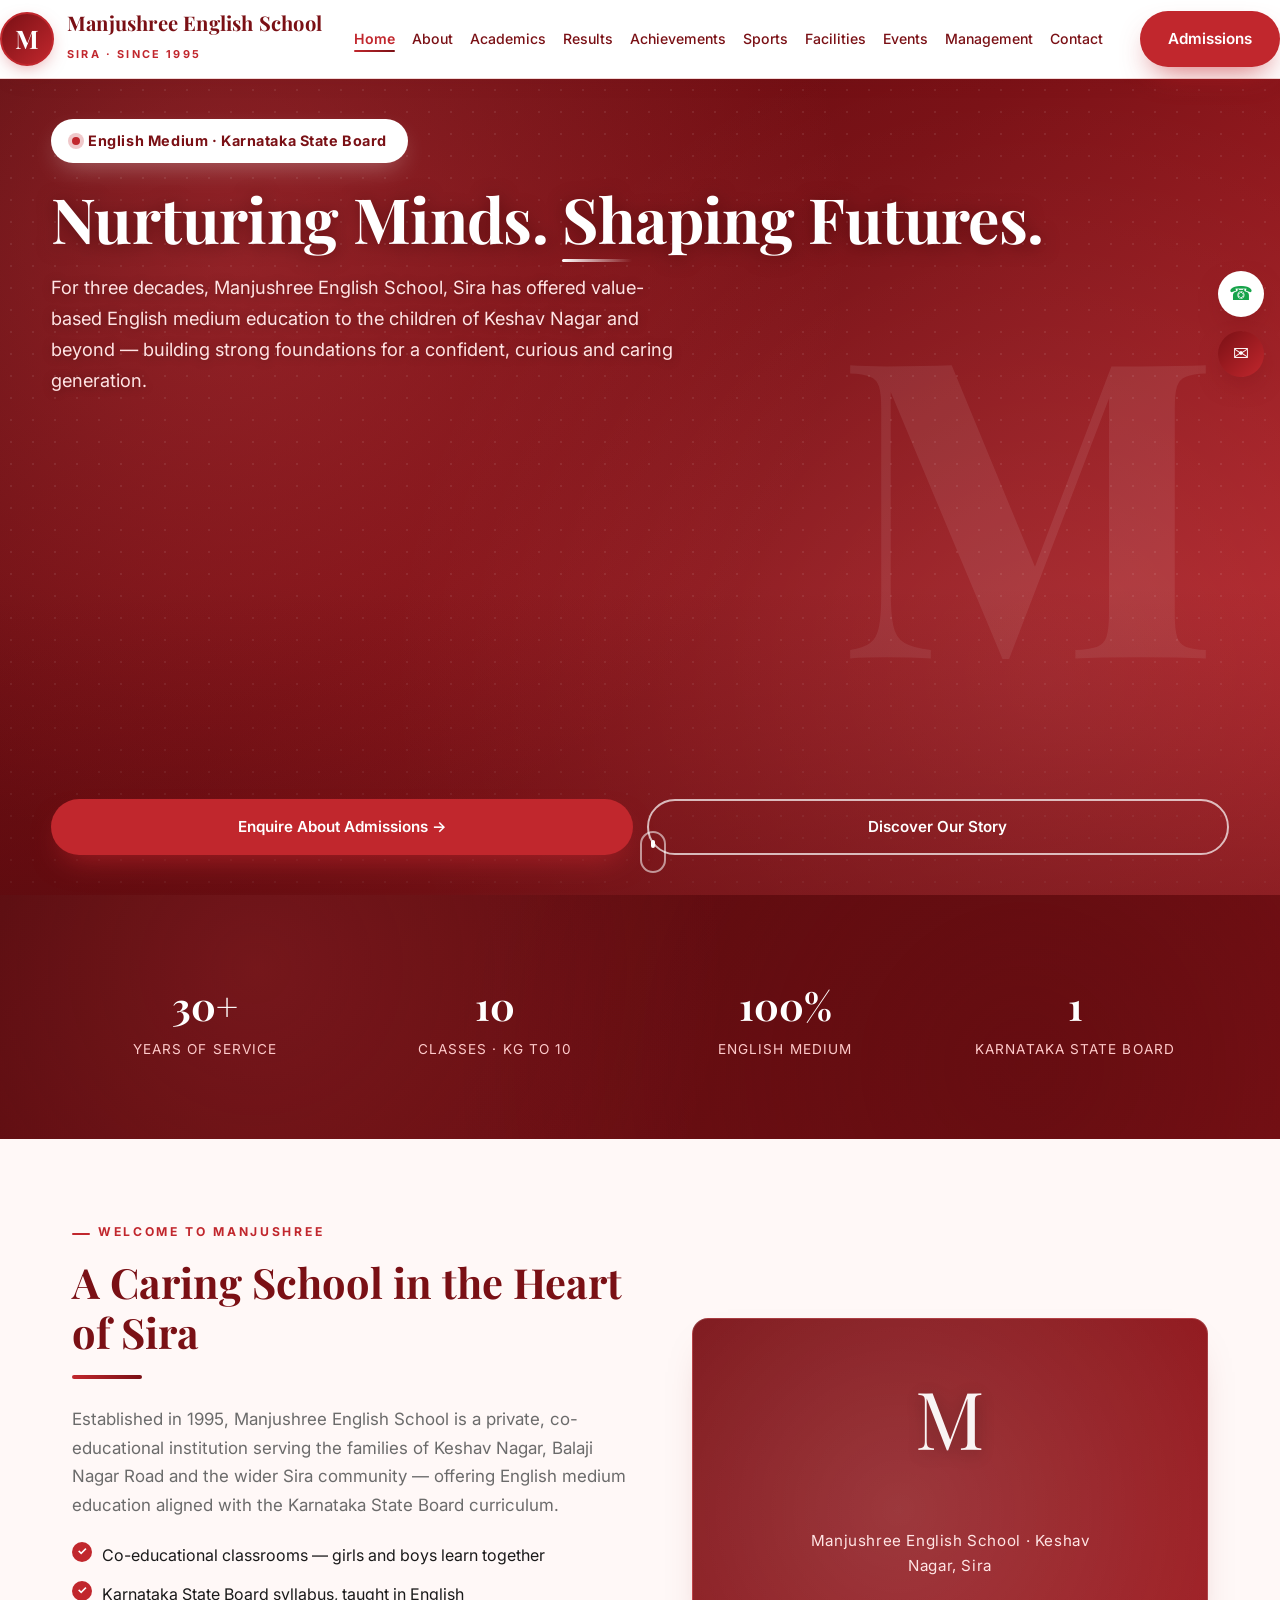
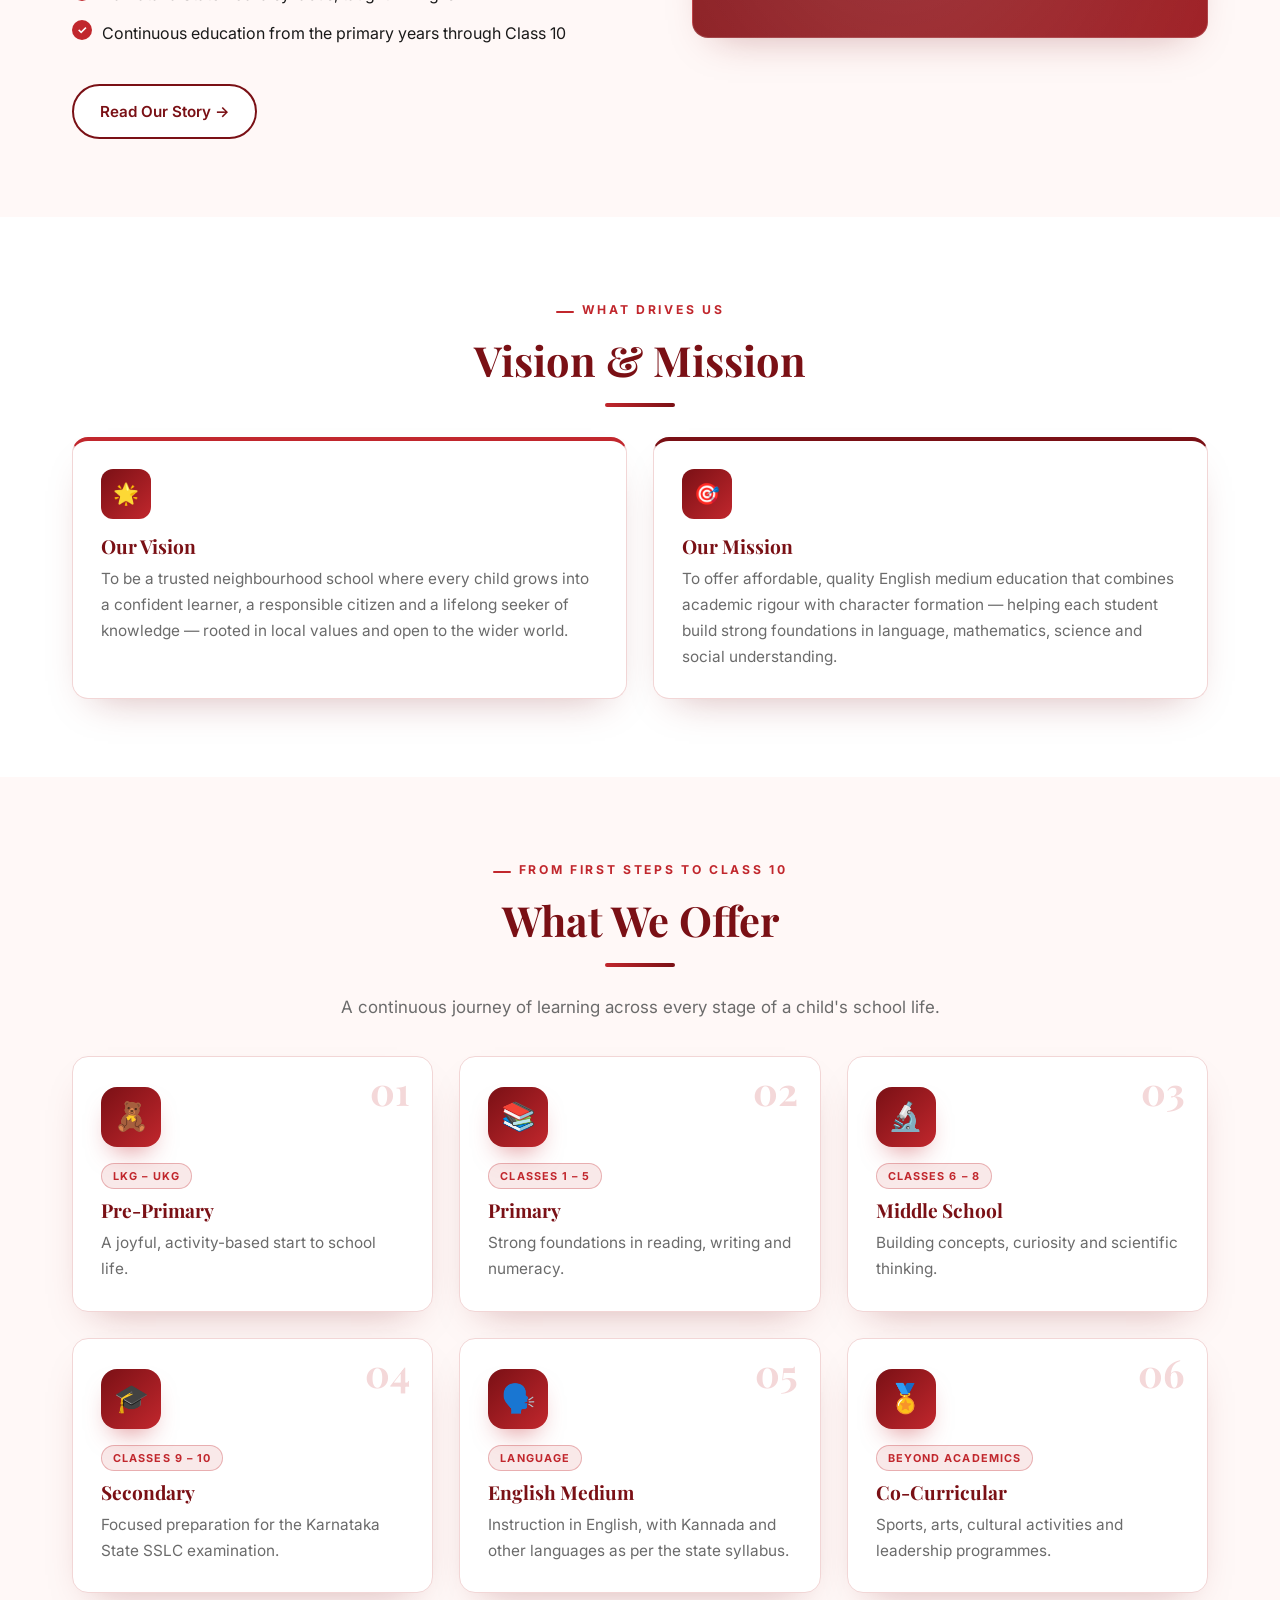
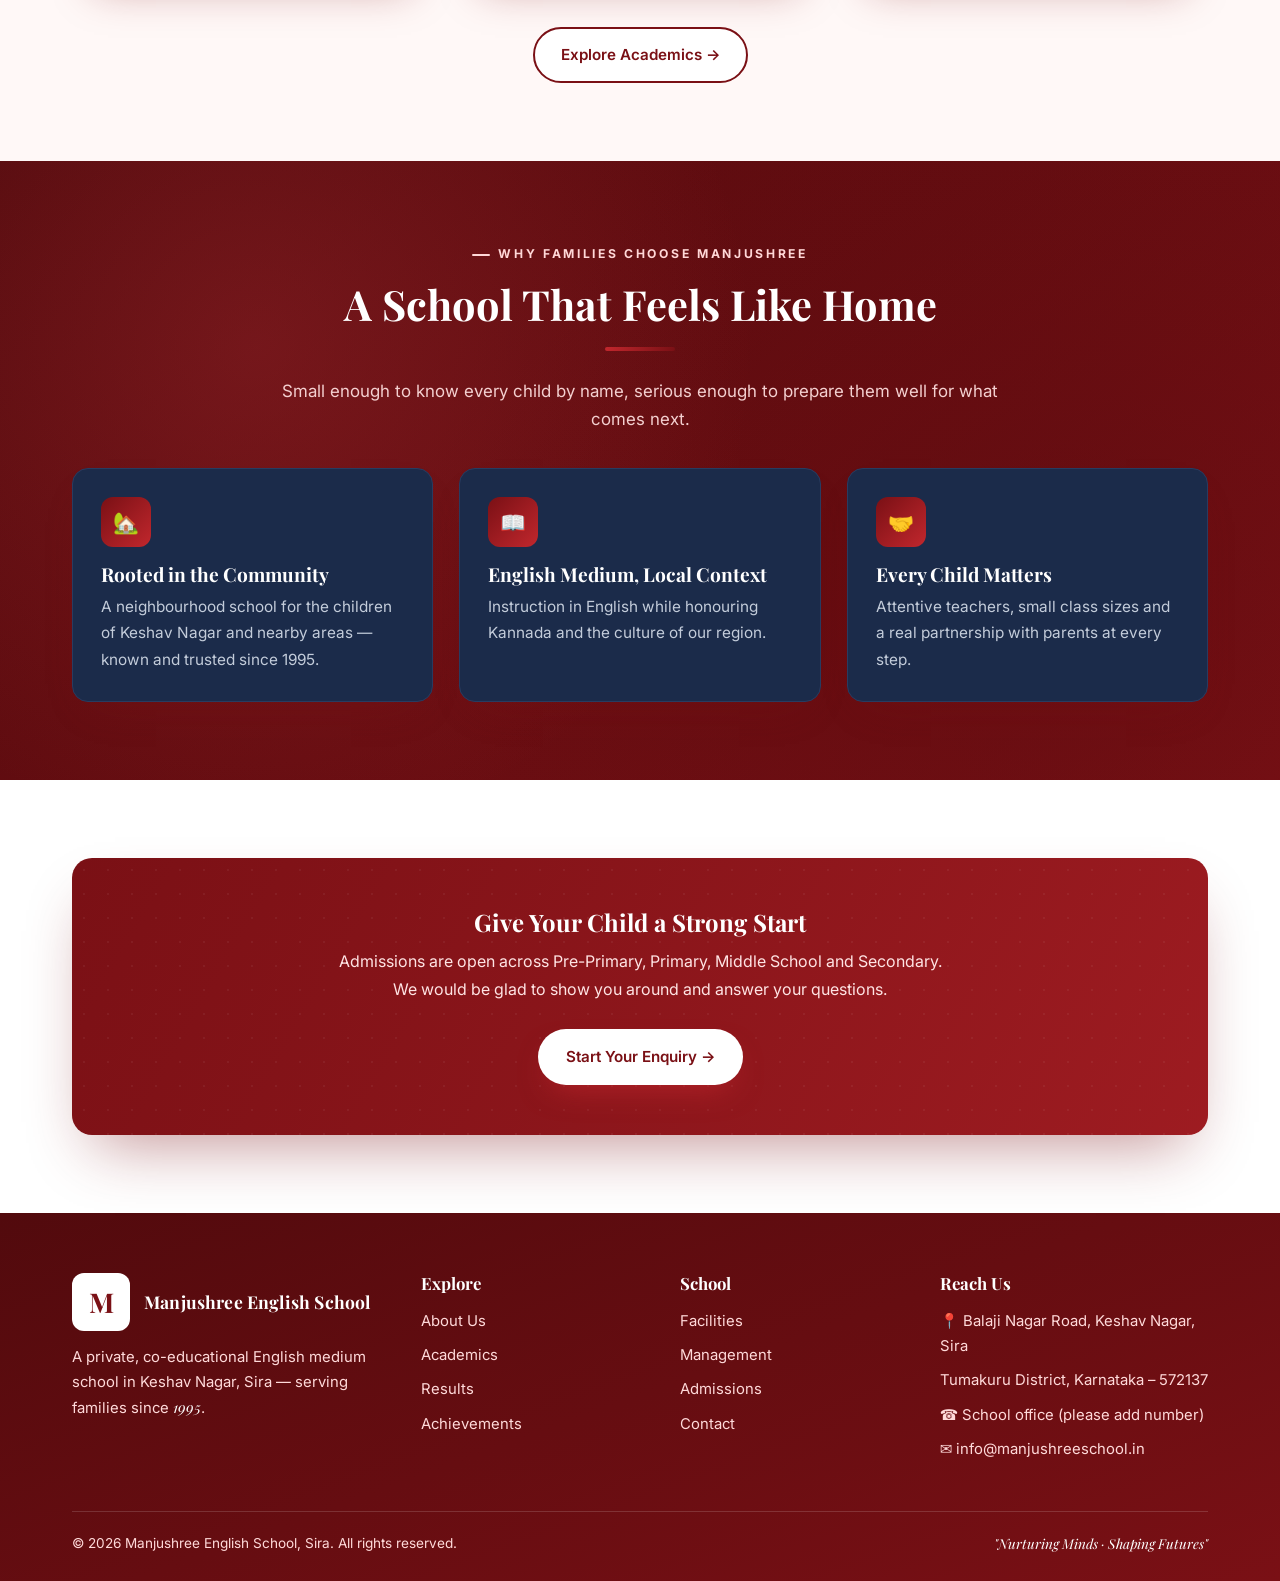
==== index.html @ e2877239 "Initial commit: Manjushree English School website Static site with 10 pages (home, about, academics," ====
<!DOCTYPE html>
<html lang="en">
<head>
  <meta charset="UTF-8" />
  <meta name="viewport" content="width=device-width, initial-scale=1.0" />
  <title>Manjushree English School, Sira — Nurturing Minds, Shaping Futures</title>
  <meta name="description" content="Manjushree English School, Sira — English medium, co-educational school established in 1995. Karnataka State Board education from Primary through Secondary at Keshav Nagar, Balaji Nagar Road, Sira, Tumakuru." />
  <link rel="preconnect" href="https://fonts.googleapis.com">
  <link rel="preconnect" href="https://fonts.gstatic.com" crossorigin>
  <link href="https://fonts.googleapis.com/css2?family=Inter:wght@400;500;600;700&family=Playfair+Display:ital,wght@0,600;0,700;1,600&display=swap" rel="stylesheet">
  <link rel="stylesheet" href="assets/css/style.css" />
</head>
<body>

  <!-- Floating quick-contact -->
  <div class="contact-fab" aria-label="Quick contact">
    <a href="tel:+910000000000" class="contact-fab-btn cf-call" aria-label="Call Manjushree English School">
      <span class="cf-ico">&#9742;&#65038;</span><span class="cf-label">Call the school office</span>
    </a>
    <a href="mailto:info@manjushreeschool.in" class="contact-fab-btn cf-mail" aria-label="Email Manjushree English School">
      <span class="cf-ico">&#9993;&#65038;</span><span class="cf-label">info@manjushreeschool.in</span>
    </a>
  </div>

  <!-- Header -->
  <header class="site-header">
    <div class="container nav">
      <a class="brand" href="index.html">
        <span class="crest" aria-hidden="true">M</span>
        <span>
          <span class="brand-name">Manjushree English School</span><br>
          <span class="brand-sub">Sira · Since 1995</span>
        </span>
      </a>
      <nav>
        <ul class="nav-links">
          <li><a href="index.html" class="active">Home</a></li>
          <li><a href="about.html">About</a></li>
          <li><a href="academics.html">Academics</a></li>
          <li><a href="results.html">Results</a></li>
          <li><a href="achievements.html">Achievements</a></li>
          <li><a href="sports.html">Sports</a></li>
          <li><a href="facilities.html">Facilities</a></li>
          <li><a href="events.html">Events</a></li>
          <li><a href="management.html">Management</a></li>
          <li><a href="contact.html">Contact</a></li>
        </ul>
      </nav>
      <a href="contact.html" class="btn btn-gold nav-cta">Admissions</a>
      <button class="nav-toggle" aria-label="Open menu"><span></span><span></span><span></span></button>
    </div>
  </header>

  <!-- Hero (photoless — gradient + stylised initial) -->
  <section class="hero">
    <span class="hero-mark" aria-hidden="true">M</span>
    <div class="container hero-inner">
      <span class="chip hero-eyebrow"><span class="dot"></span> English Medium · Karnataka State Board</span>
      <h1>Nurturing Minds. <span class="accent">Shaping Futures.</span></h1>
      <p>For three decades, Manjushree English School, Sira has offered value-based English medium education to the children of Keshav Nagar and beyond — building strong foundations for a confident, curious and caring generation.</p>
      <div class="hero-cta">
        <a href="contact.html" class="btn btn-gold">Enquire About Admissions →</a>
        <a href="about.html" class="btn btn-outline">Discover Our Story</a>
      </div>
    </div>
    <a href="#welcome" class="hero-scroll" aria-label="Scroll to content"><span></span></a>
  </section>

  <!-- Stats -->
  <section id="welcome" class="section navy" style="scroll-margin-top:70px;">
    <div class="container">
      <div class="stats">
        <div class="stat reveal"><div class="num"><span data-count="30">0</span>+</div><div class="lbl">Years of Service</div></div>
        <div class="stat reveal"><div class="num"><span data-count="10">0</span></div><div class="lbl">Classes · KG to 10</div></div>
        <div class="stat reveal"><div class="num"><span data-count="100">0</span>%</div><div class="lbl">English Medium</div></div>
        <div class="stat reveal"><div class="num"><span data-count="1">0</span></div><div class="lbl">Karnataka State Board</div></div>
      </div>
    </div>
  </section>

  <!-- Welcome -->
  <section class="section">
    <div class="container split">
      <div class="reveal">
        <span class="eyebrow">Welcome to Manjushree</span>
        <h2 class="section-title">A Caring School in the Heart of Sira</h2>
        <div class="gold-rule"></div>
        <p class="section-lead">Established in 1995, Manjushree English School is a private, co-educational institution serving the families of Keshav Nagar, Balaji Nagar Road and the wider Sira community — offering English medium education aligned with the Karnataka State Board curriculum.</p>
        <ul class="ticks" style="margin-top:22px;">
          <li>Co-educational classrooms — girls and boys learn together</li>
          <li>Karnataka State Board syllabus, taught in English</li>
          <li>Continuous education from the primary years through Class 10</li>
        </ul>
        <a href="about.html" class="btn btn-ghost" style="margin-top:24px;">Read Our Story →</a>
      </div>
      <div class="media reveal">
        <span class="emblem">M</span>
        <span class="cap">Manjushree English School · Keshav Nagar, Sira</span>
      </div>
    </div>
  </section>

  <!-- Vision & Mission -->
  <section class="section alt">
    <div class="container">
      <div class="center">
        <span class="eyebrow">What Drives Us</span>
        <h2 class="section-title">Vision &amp; Mission</h2>
        <div class="gold-rule"></div>
      </div>
      <div class="grid grid-2" style="margin-top:30px;">
        <div class="card vm-card reveal">
          <div class="ico">🌟</div>
          <h3>Our Vision</h3>
          <p>To be a trusted neighbourhood school where every child grows into a confident learner, a responsible citizen and a lifelong seeker of knowledge — rooted in local values and open to the wider world.</p>
        </div>
        <div class="card vm-card mission reveal">
          <div class="ico">🎯</div>
          <h3>Our Mission</h3>
          <p>To offer affordable, quality English medium education that combines academic rigour with character formation — helping each student build strong foundations in language, mathematics, science and social understanding.</p>
        </div>
      </div>
    </div>
  </section>

  <!-- Offerings -->
  <section class="section">
    <div class="container">
      <div class="center">
        <span class="eyebrow">From First Steps to Class 10</span>
        <h2 class="section-title">What We Offer</h2>
        <div class="gold-rule"></div>
        <p class="section-lead">A continuous journey of learning across every stage of a child's school life.</p>
      </div>
      <div class="grid grid-3" style="margin-top:34px;">
        <div class="card offer-card reveal"><span class="offer-num">01</span><div class="ico">🧸</div><span class="offer-grade">LKG – UKG</span><h3>Pre-Primary</h3><p>A joyful, activity-based start to school life.</p></div>
        <div class="card offer-card reveal"><span class="offer-num">02</span><div class="ico">📚</div><span class="offer-grade">Classes 1 – 5</span><h3>Primary</h3><p>Strong foundations in reading, writing and numeracy.</p></div>
        <div class="card offer-card reveal"><span class="offer-num">03</span><div class="ico">🔬</div><span class="offer-grade">Classes 6 – 8</span><h3>Middle School</h3><p>Building concepts, curiosity and scientific thinking.</p></div>
        <div class="card offer-card reveal"><span class="offer-num">04</span><div class="ico">🎓</div><span class="offer-grade">Classes 9 – 10</span><h3>Secondary</h3><p>Focused preparation for the Karnataka State SSLC examination.</p></div>
        <div class="card offer-card reveal"><span class="offer-num">05</span><div class="ico">🗣️</div><span class="offer-grade">Language</span><h3>English Medium</h3><p>Instruction in English, with Kannada and other languages as per the state syllabus.</p></div>
        <div class="card offer-card reveal"><span class="offer-num">06</span><div class="ico">🏅</div><span class="offer-grade">Beyond Academics</span><h3>Co-Curricular</h3><p>Sports, arts, cultural activities and leadership programmes.</p></div>
      </div>
      <div class="center" style="margin-top:34px;">
        <a href="academics.html" class="btn btn-ghost">Explore Academics →</a>
      </div>
    </div>
  </section>

  <!-- Why us band -->
  <section class="section navy">
    <div class="container">
      <div class="center">
        <span class="eyebrow">Why Families Choose Manjushree</span>
        <h2 class="section-title">A School That Feels Like Home</h2>
        <div class="gold-rule"></div>
        <p class="section-lead">Small enough to know every child by name, serious enough to prepare them well for what comes next.</p>
      </div>
      <div class="grid grid-3" style="margin-top:34px;">
        <div class="card reveal" style="background:#1b2b4a;border-color:#283c61;">
          <div class="ico">🏡</div>
          <h3 style="color:#fff;">Rooted in the Community</h3>
          <p style="color:#c3ccda;">A neighbourhood school for the children of Keshav Nagar and nearby areas — known and trusted since 1995.</p>
        </div>
        <div class="card reveal" style="background:#1b2b4a;border-color:#283c61;">
          <div class="ico">📖</div>
          <h3 style="color:#fff;">English Medium, Local Context</h3>
          <p style="color:#c3ccda;">Instruction in English while honouring Kannada and the culture of our region.</p>
        </div>
        <div class="card reveal" style="background:#1b2b4a;border-color:#283c61;">
          <div class="ico">🤝</div>
          <h3 style="color:#fff;">Every Child Matters</h3>
          <p style="color:#c3ccda;">Attentive teachers, small class sizes and a real partnership with parents at every step.</p>
        </div>
      </div>
    </div>
  </section>

  <!-- CTA -->
  <section class="section alt">
    <div class="container">
      <div class="cta-band reveal">
        <h2>Give Your Child a Strong Start</h2>
        <p>Admissions are open across Pre-Primary, Primary, Middle School and Secondary. We would be glad to show you around and answer your questions.</p>
        <a href="contact.html" class="btn btn-gold">Start Your Enquiry →</a>
      </div>
    </div>
  </section>

  <!-- Footer -->
  <footer class="site-footer">
    <div class="container">
      <div class="footer-grid">
        <div>
          <div class="foot-brand">
            <span class="crest" aria-hidden="true">M</span>
            <span class="brand-name">Manjushree English School</span>
          </div>
          <p style="font-size:.93rem;">A private, co-educational English medium school in Keshav Nagar, Sira — serving families since <span class="motto">1995</span>.</p>
        </div>
        <div>
          <h4>Explore</h4>
          <ul class="foot-links">
            <li><a href="about.html">About Us</a></li>
            <li><a href="academics.html">Academics</a></li>
            <li><a href="results.html">Results</a></li>
            <li><a href="achievements.html">Achievements</a></li>
          </ul>
        </div>
        <div>
          <h4>School</h4>
          <ul class="foot-links">
            <li><a href="facilities.html">Facilities</a></li>
            <li><a href="management.html">Management</a></li>
            <li><a href="contact.html">Admissions</a></li>
            <li><a href="contact.html">Contact</a></li>
          </ul>
        </div>
        <div>
          <h4>Reach Us</h4>
          <ul class="foot-links">
            <li>📍 Balaji Nagar Road, Keshav Nagar, Sira</li>
            <li>Tumakuru District, Karnataka – 572137</li>
            <li>☎ School office (please add number)</li>
            <li>✉ info@manjushreeschool.in</li>
          </ul>
        </div>
      </div>
      <div class="footer-bottom">
        <span>© <span data-year>2026</span> Manjushree English School, Sira. All rights reserved.</span>
        <span class="motto">"Nurturing Minds · Shaping Futures"</span>
      </div>
    </div>
  </footer>

  <script src="assets/js/main.js"></script>
</body>
</html>
---- assets/css/style.css ----
/* =========================================================
   Manjushree English School, Sira — Stylesheet
   Theme: Red & White · with motion
   ========================================================= */

:root {
  --red: #c1272d;              /* primary red */
  --red-dark: #7a1015;         /* deep red — headings, dark sections */
  --red-darker: #520a0d;       /* deepest */
  --red-light: #e94b52;        /* bright accent */
  --red-soft: #ffd7d7;         /* soft pink for dark-bg text */
  --pink-tint: #fff2f2;        /* section wash */
  --white: #ffffff;
  --cream: #fff8f7;            /* body background */
  --ink: #1a1a1a;
  --muted: #6b6b6b;
  --line: #f2d6d6;
  --shadow: 0 18px 40px -22px rgba(122, 16, 21, 0.35);
  --shadow-lift: 0 30px 60px -22px rgba(122, 16, 21, 0.45);
  --radius: 16px;
  --maxw: 1180px;
  --ease-out: cubic-bezier(.2,.7,.2,1);
  --ease-back: cubic-bezier(.34,1.56,.64,1);
}

/* ---------- Keyframes ---------- */
@keyframes fadeUp {
  from { opacity: 0; transform: translateY(24px); }
  to   { opacity: 1; transform: none; }
}
@keyframes fadeDown {
  from { opacity: 0; transform: translateY(-16px); }
  to   { opacity: 1; transform: none; }
}
@keyframes slideInLeft {
  from { opacity: 0; transform: translateX(-40px); }
  to   { opacity: 1; transform: none; }
}
@keyframes slideInRight {
  from { opacity: 0; transform: translateX(40px); }
  to   { opacity: 1; transform: none; }
}
@keyframes float {
  0%, 100% { transform: translateY(0); }
  50%      { transform: translateY(-10px); }
}
@keyframes floatY {
  0%, 100% { transform: translateY(-50%) translateX(0); }
  50%      { transform: translateY(-50%) translateX(8px); }
}
@keyframes softPulse {
  0%, 100% { transform: scale(1);   box-shadow: 0 14px 30px -12px rgba(193, 39, 45, .8); }
  50%      { transform: scale(1.04); box-shadow: 0 18px 40px -12px rgba(193, 39, 45, .95); }
}
@keyframes shimmer {
  0%   { left: -60%; }
  55%, 100% { left: 130%; }
}
@keyframes glow {
  0%, 100% { box-shadow: 0 10px 26px -8px rgba(233,75,82,.6); }
  50%      { box-shadow: 0 12px 34px -6px rgba(233,75,82,.95); }
}
@keyframes bounceIn {
  0%   { opacity: 0; transform: scale(.5); }
  60%  { opacity: 1; transform: scale(1.1); }
  100% { transform: scale(1); }
}
@keyframes drawRule {
  from { width: 0; }
  to   { width: 70px; }
}
@keyframes spin {
  from { transform: rotate(0); }
  to   { transform: rotate(360deg); }
}
@keyframes gradientShift {
  0%, 100% { background-position: 0% 50%; }
  50%      { background-position: 100% 50%; }
}
@keyframes wiggle {
  0%, 100% { transform: rotate(0); }
  25% { transform: rotate(-4deg); }
  75% { transform: rotate(4deg); }
}
@keyframes titlePop {
  from { opacity: 0; transform: translateY(20px) scale(.98); }
  to   { opacity: 1; transform: none; }
}
@keyframes ring {
  0%   { transform: scale(1); opacity: .6; }
  100% { transform: scale(2.2); opacity: 0; }
}

@media (prefers-reduced-motion: reduce) {
  *, *::before, *::after { animation-duration: .001ms !important; animation-iteration-count: 1 !important; transition-duration: .001ms !important; }
}

/* ---------- Base ---------- */
* { box-sizing: border-box; margin: 0; padding: 0; }
html { scroll-behavior: smooth; }

body {
  font-family: "Inter", system-ui, -apple-system, "Segoe UI", sans-serif;
  color: var(--ink);
  background: var(--cream);
  line-height: 1.7;
  -webkit-font-smoothing: antialiased;
  overflow-x: hidden;
}

h1, h2, h3, h4, .brand-name {
  font-family: "Playfair Display", Georgia, "Times New Roman", serif;
  line-height: 1.2;
  color: var(--red-dark);
  font-weight: 700;
}
h1, h2, h3, h4, p, a, li, span { overflow-wrap: break-word; word-break: normal; }

a { color: var(--red); text-decoration: none; transition: color .2s; }
a:hover { color: var(--red-dark); }
img { max-width: 100%; display: block; }

.container { width: 100%; max-width: var(--maxw); margin: 0 auto; padding: 0 22px; }

.section { padding: 78px 0; position: relative; }
.section.alt { background: var(--white); }
.section.navy {
  background:
    radial-gradient(circle at 20% 30%, rgba(233,75,82,.18), transparent 45%),
    radial-gradient(circle at 80% 70%, rgba(82,10,13,.35), transparent 55%),
    linear-gradient(140deg, var(--red-darker), var(--red-dark));
  color: #ffeeee;
}
.section.navy h1, .section.navy h2, .section.navy h3 { color: #fff; }

.eyebrow {
  display: inline-block; font-family: "Inter", sans-serif;
  font-size: .76rem; letter-spacing: .22em; text-transform: uppercase;
  color: var(--red); font-weight: 700; margin-bottom: 14px;
  position: relative; padding-left: 26px;
}
.eyebrow::before {
  content: ""; position: absolute; left: 0; top: 50%;
  width: 18px; height: 2px; background: var(--red); border-radius: 2px;
}
.section.navy .eyebrow { color: var(--red-soft); }
.section.navy .eyebrow::before { background: var(--red-soft); }

.section-title { font-size: clamp(1.7rem, 3.4vw, 2.6rem); margin-bottom: 16px; }
.section-lead { color: var(--muted); max-width: 760px; font-size: 1.06rem; }
.section.navy .section-lead { color: #f4d0d0; }
.center { text-align: center; }
.center .section-lead { margin-left: auto; margin-right: auto; }

.gold-rule {
  width: 70px; height: 4px; border-radius: 3px;
  background: linear-gradient(90deg, var(--red), var(--red-dark));
  margin: 18px 0 26px;
  animation: drawRule .8s var(--ease-out) both;
}
.center .gold-rule { margin-left: auto; margin-right: auto; }

/* ---------- Buttons ---------- */
.btn {
  position: relative; overflow: hidden;
  display: inline-flex; align-items: center; gap: 9px;
  padding: 13px 26px; border-radius: 999px;
  font-weight: 600; font-size: .95rem; cursor: pointer;
  border: 2px solid transparent; transition: all .25s var(--ease-out);
}
.btn::before {
  content: ""; position: absolute; top: 0; left: -75%; width: 50%; height: 100%;
  background: linear-gradient(100deg, transparent, rgba(255,255,255,.35), transparent);
  transform: skewX(-20deg); transition: left .6s ease;
}
.btn:hover::before { left: 130%; }
.btn-gold { background: var(--red); color: #fff; box-shadow: 0 14px 30px -12px rgba(193,39,45,.75); }
.btn-gold:hover { background: var(--red-dark); color: #fff; transform: translateY(-3px); box-shadow: 0 20px 40px -12px rgba(193,39,45,.95); }
.btn-outline { border-color: rgba(255,255,255,.7); color: #fff; }
.btn-outline:hover { background: #fff; color: var(--red-dark); transform: translateY(-3px); }
.btn-ghost { border-color: var(--red-dark); color: var(--red-dark); background: #fff; }
.btn-ghost:hover { background: var(--red-dark); color: #fff; transform: translateY(-3px); }

/* ---------- Floating quick-contact ---------- */
.contact-fab {
  position: fixed; right: 16px; top: 36%; transform: translateY(-50%);
  z-index: 40; display: flex; flex-direction: column; gap: 14px;
  animation: floatY 4s ease-in-out infinite;
}
.contact-fab-btn {
  position: relative; width: 46px; height: 46px; border-radius: 50%;
  display: grid; place-items: center; text-decoration: none;
  box-shadow: 0 10px 26px -8px rgba(122,16,21,.6);
  transition: transform .3s var(--ease-back), box-shadow .3s ease;
}
.contact-fab-btn::after {
  content: ""; position: absolute; inset: 0; border-radius: 50%;
  border: 2px solid currentColor; opacity: 0;
}
.contact-fab-btn:hover { transform: translateY(-3px) scale(1.1) rotate(-8deg); box-shadow: 0 14px 32px -8px rgba(122,16,21,.75); }
.contact-fab-btn:hover::after { animation: ring 1s ease-out; }
.contact-fab-btn .cf-ico { font-size: 1.2rem; line-height: 1; }
.cf-call .cf-ico { color: #16a34a; }
.cf-mail .cf-ico { color: #fff; }
.contact-fab-btn .cf-label {
  position: absolute; right: calc(100% + 12px); top: 50%;
  transform: translateY(-50%) translateX(8px);
  white-space: nowrap; pointer-events: none;
  background: var(--red-dark); color: #fff;
  padding: 9px 15px; border-radius: 999px;
  font-weight: 600; font-size: .85rem;
  box-shadow: 0 10px 24px -10px rgba(122,16,21,.7);
  opacity: 0; transition: opacity .3s ease, transform .3s ease;
}
.contact-fab:hover .cf-label { opacity: 1; transform: translateY(-50%) translateX(0); }
.cf-call { background: #ffffff; color: #16a34a; }
.cf-mail { background: linear-gradient(135deg, var(--red-dark), var(--red)); }
@media (max-width: 760px) {
  .contact-fab { right: 12px; gap: 12px; top: 48%; }
  .contact-fab-btn { width: 42px; height: 42px; }
}

/* ---------- Header / Nav ---------- */
.site-header {
  position: sticky; top: 0; z-index: 50;
  background: rgba(255,255,255,.97); backdrop-filter: blur(10px);
  border-bottom: 1px solid var(--line);
  box-shadow: 0 8px 26px -20px rgba(122,16,21,.5);
  /* opacity-only intro so header doesn't create a containing block for the fixed mobile nav */
  animation: fadeInPlain .5s var(--ease-out) both;
}
@keyframes fadeInPlain { from { opacity: 0; } to { opacity: 1; } }
.site-header .container { max-width: 1280px; }
.nav { display: flex; align-items: center; justify-content: space-between; gap: 16px; padding: 11px 0; }
.brand { display: flex; align-items: center; gap: 13px; flex-shrink: 0; }
.brand .crest {
  height: 54px; width: 54px; flex-shrink: 0;
  display: grid; place-items: center;
  border-radius: 50%; border: 2px solid var(--red);
  background: linear-gradient(135deg, var(--red-dark), var(--red));
  color: #fff;
  font-family: "Playfair Display", serif; font-weight: 700; font-size: 1.6rem;
  transition: transform .5s var(--ease-back), box-shadow .3s ease;
  box-shadow: 0 6px 18px -6px rgba(193,39,45,.5);
}
.brand:hover .crest { transform: scale(1.1) rotate(-8deg); box-shadow: 0 10px 24px -6px rgba(193,39,45,.7); }
.brand-name { font-size: 1.18rem; line-height: 1.1; letter-spacing: .01em; white-space: nowrap; }
.brand-sub { font-size: .66rem; color: var(--muted); letter-spacing: .19em; text-transform: uppercase; white-space: nowrap; }
.site-header .brand-name {
  font-size: 1.26rem; font-weight: 700;
  background: linear-gradient(92deg, var(--red-dark) 0%, var(--red-dark) 50%, var(--red) 100%);
  background-size: 200% 100%;
  -webkit-background-clip: text; background-clip: text;
  -webkit-text-fill-color: transparent;
  animation: gradientShift 5s ease-in-out infinite;
}
.site-header .brand-sub {
  color: var(--red); font-weight: 700; font-size: .68rem; letter-spacing: .2em;
}

.nav-links { display: flex; align-items: center; gap: 1px; list-style: none; }
.nav-links a {
  position: relative; color: var(--red-dark); font-weight: 500; font-size: .88rem;
  padding: 10px 8px; border-radius: 8px; white-space: nowrap; transition: color .2s ease, transform .2s ease;
}
.nav-links a::after {
  content: ""; position: absolute; left: 8px; right: 8px; bottom: 5px; height: 2px;
  background: linear-gradient(90deg, var(--red), var(--red-dark)); border-radius: 2px;
  transform: scaleX(0); transform-origin: left; transition: transform .3s var(--ease-out);
}
.nav-links a:hover { color: var(--red); transform: translateY(-1px); }
.nav-links a:hover::after, .nav-links a.active::after { transform: scaleX(1); }
.nav-links a.active { color: var(--red); font-weight: 600; }
.nav-cta { margin-left: 6px; flex-shrink: 0; }

.nav-toggle {
  display: none; background: none; border: none; cursor: pointer;
  width: 44px; height: 44px; flex-direction: column; gap: 5px;
  justify-content: center; align-items: center;
}
.nav-toggle span { width: 24px; height: 2px; background: var(--red-dark); border-radius: 2px; transition: .25s; }

/* ---------- Hero ---------- */
.hero {
  position: relative; color: #fff; overflow: hidden; isolation: isolate;
  width: 100%; max-width: 100vw;
  background:
    radial-gradient(circle at 18% 20%, rgba(233,75,82,.35), transparent 50%),
    radial-gradient(circle at 82% 74%, rgba(255,255,255,.08), transparent 55%),
    linear-gradient(140deg, var(--red-darker) 0%, var(--red-dark) 45%, var(--red) 100%);
  min-height: calc(100svh - 84px);
  contain: layout paint;
}
.hero::before {
  content: ""; position: absolute; inset: 0; z-index: 1; pointer-events: none;
  background-image: radial-gradient(rgba(255,255,255,.08) 1px, transparent 1px);
  background-size: 22px 22px;
}
.hero::after {
  content: ""; position: absolute; inset: 0; z-index: 1; pointer-events: none;
  background: linear-gradient(180deg, transparent 62%, rgba(60,5,8,.4) 100%);
}
.hero-mark {
  position: absolute; z-index: 1; pointer-events: none;
  right: 6%; top: 50%; transform: translateY(-50%);
  font-family: "Playfair Display", serif; font-weight: 700;
  font-size: 46vh; line-height: .8; color: #fff;
  opacity: .08; letter-spacing: -.04em;
  animation: float 6s ease-in-out infinite;
}
.hero-inner {
  position: relative; z-index: 2;
  padding: 40px clamp(20px, 4vw, 60px) 40px;
  width: 100%; max-width: none;
  min-height: calc(100svh - 84px);
  display: flex; flex-direction: column; justify-content: flex-start;
  animation: fadeUp .9s var(--ease-out) both;
}

.hero .hero-eyebrow {
  position: relative; overflow: hidden; white-space: nowrap; align-self: flex-start;
  background: #fff;
  border: 1px solid rgba(255,255,255,.9);
  color: var(--red-dark); font-weight: 700; letter-spacing: .04em; font-size: .9rem;
  padding: 9px 20px; border-radius: 999px; padding-left: 20px;
  box-shadow: 0 10px 26px -8px rgba(255,255,255,.35), inset 0 1px 0 rgba(255,255,255,.55);
  animation: glow 2.6s ease-in-out infinite, fadeUp .8s var(--ease-out) both;
}
.hero .hero-eyebrow::before { display: none; }
.hero .hero-eyebrow .dot { width: 8px; height: 8px; border-radius: 50%; background: var(--red); box-shadow: 0 0 0 4px rgba(193,39,45,.25); display: inline-block; animation: softPulse 1.8s ease-in-out infinite; }
.hero .hero-eyebrow::after {
  content: ""; position: absolute; top: 0; left: -60%; width: 50%; height: 100%;
  background: linear-gradient(100deg, transparent, rgba(193,39,45,.25), transparent);
  transform: skewX(-20deg); animation: shimmer 3.2s ease-in-out infinite;
}
.hero h1 {
  color: #fff; font-size: clamp(2.3rem, 5.4vw, 3.9rem); margin: 18px 0 16px;
  letter-spacing: -.01em; text-shadow: 0 2px 18px rgba(60,5,8,.55);
  animation: titlePop 1s var(--ease-out) .2s both;
}
.hero h1 .accent { position: relative; color: #fff; white-space: nowrap; }
.hero h1 .accent::after {
  content: ""; position: absolute; left: 0; right: 0; bottom: -2px; height: 3px;
  background: linear-gradient(90deg, #fff, transparent); border-radius: 3px;
  animation: drawRule 1s var(--ease-out) 1s both;
  width: 100%;
}
.hero p { font-size: 1.14rem; color: #ffe4e4; max-width: 640px; text-shadow: 0 1px 10px rgba(60,5,8,.4); animation: fadeUp 1s var(--ease-out) .4s both; }
.hero-cta { display: flex; flex-wrap: wrap; gap: 14px; margin-top: auto; animation: fadeUp 1s var(--ease-out) .6s both; }
.hero-cta .btn:nth-child(1), .hero-cta .btn:nth-child(2) { flex: 1 1 0; justify-content: center; text-align: center; min-width: 200px; }

.hero-scroll {
  position: absolute; z-index: 3; left: 50%; bottom: 22px; transform: translateX(-50%);
  width: 26px; height: 42px; border: 2px solid rgba(255,255,255,.55); border-radius: 14px;
  display: grid; justify-items: center;
  animation: fadeUp 1s var(--ease-out) 1s both;
}
.hero-scroll span { width: 4px; height: 8px; border-radius: 4px; background: #fff; margin-top: 7px; animation: scrollDot 1.6s ease-in-out infinite; }
@keyframes scrollDot { 0%,100% { transform: translateY(0); opacity: 1; } 50% { transform: translateY(10px); opacity: .35; } }

.chip {
  display: inline-flex; align-items: center; gap: 8px;
  background: rgba(255,255,255,.15); border: 1px solid rgba(255,255,255,.32);
  padding: 8px 16px; border-radius: 999px; font-size: .86rem; font-weight: 500;
  backdrop-filter: blur(6px);
}

/* Page hero (sub pages) */
.page-hero {
  color: #fff; padding: 70px 0 60px; position: relative; overflow: hidden;
  background: linear-gradient(120deg, var(--red-darker), var(--red-dark));
}
.page-hero::before {
  content: ""; position: absolute; inset: 0;
  background-image: radial-gradient(rgba(255,255,255,.06) 1px, transparent 1px);
  background-size: 20px 20px;
}
.page-hero .crumbs { font-size: .85rem; color: var(--red-soft); margin-bottom: 12px; animation: fadeUp .6s var(--ease-out) both; }
.page-hero .crumbs a { color: var(--red-soft); }
.page-hero h1 { color: #fff; font-size: clamp(1.9rem, 4.5vw, 2.9rem); animation: titlePop .8s var(--ease-out) .1s both; }
.page-hero p { color: #ffdada; max-width: 640px; margin-top: 12px; animation: fadeUp .8s var(--ease-out) .25s both; }
.page-hero .container { position: relative; z-index: 2; }

/* Decorative icon backgrounds */
.page-hero.trophies, .page-hero.sports-hero { overflow: hidden; }
.deco-bg { position: absolute; inset: 0; z-index: 0; pointer-events: none; }
.deco-bg i { position: absolute; font-style: normal; opacity: .14; filter: drop-shadow(0 4px 8px rgba(0,0,0,.3)); animation: float 6s ease-in-out infinite; }
.deco-bg i:nth-child(1) { top: 8%;  left: 60%; font-size: 5.5rem; transform: rotate(-12deg); animation-delay: 0s; }
.deco-bg i:nth-child(2) { top: 52%; left: 71%; font-size: 3rem;   transform: rotate(10deg); opacity: .1; animation-delay: .5s; }
.deco-bg i:nth-child(3) { top: 18%; left: 82%; font-size: 4rem;   transform: rotate(6deg); animation-delay: 1s; }
.deco-bg i:nth-child(4) { top: 62%; left: 90%; font-size: 2.6rem; transform: rotate(-8deg); opacity: .1; animation-delay: 1.5s; }
.deco-bg i:nth-child(5) { top: 30%; left: 93%; font-size: 5rem;   transform: rotate(14deg); animation-delay: 2s; }
.deco-bg i:nth-child(6) { top: 70%; left: 64%; font-size: 2.4rem; transform: rotate(-6deg); opacity: .09; animation-delay: 2.5s; }
.deco-bg i:nth-child(7) { top: 6%;  left: 90%; font-size: 3rem;   transform: rotate(-4deg); opacity: .1; animation-delay: 3s; }
.deco-bg i:nth-child(8) { top: 44%; left: 55%; font-size: 2.6rem; transform: rotate(12deg); opacity: .08; animation-delay: 3.5s; }
.deco-bg i:nth-child(9) { top: 80%; left: 80%; font-size: 3.4rem; transform: rotate(8deg); opacity: .1; animation-delay: 4s; }
@media (max-width: 760px) {
  .deco-bg i:nth-child(1) { left: 70%; font-size: 4rem; }
  .deco-bg i:nth-child(6), .deco-bg i:nth-child(8) { display: none; }
}

/* ---------- Stats strip ---------- */
.stats { display: grid; grid-template-columns: repeat(4, 1fr); gap: 24px; }
.stat { text-align: center; transition: transform .3s var(--ease-back); }
.stat:hover { transform: translateY(-6px); }
.stat .num { font-family: "Playfair Display", serif; font-size: 2.4rem; color: #fff; font-weight: 700; }
.stat .lbl { font-size: .85rem; letter-spacing: .08em; text-transform: uppercase; color: #ffcbcb; }
.section:not(.navy) .stat .num { color: var(--red); }
.section:not(.navy) .stat .lbl { color: var(--muted); }

/* ---------- Cards / grid ---------- */
.grid { display: grid; gap: 26px; }
.grid-2 { grid-template-columns: repeat(2, 1fr); }
.grid-3 { grid-template-columns: repeat(3, 1fr); }
.grid-4 { grid-template-columns: repeat(4, 1fr); }

.card {
  background: var(--white); border: 1px solid var(--line);
  border-radius: var(--radius); padding: 28px;
  box-shadow: var(--shadow); transition: transform .35s var(--ease-back), box-shadow .35s, border-color .35s;
  position: relative; overflow: hidden;
}
.card::before {
  content: ""; position: absolute; top: 0; left: 0; width: 100%; height: 3px;
  background: linear-gradient(90deg, var(--red), var(--red-dark));
  transform: scaleX(0); transform-origin: left; transition: transform .5s var(--ease-out);
}
.card:hover { transform: translateY(-8px); box-shadow: var(--shadow-lift); border-color: rgba(193,39,45,.3); }
.card:hover::before { transform: scaleX(1); }
.card .ico {
  width: 50px; height: 50px; border-radius: 12px; display: grid; place-items: center;
  background: linear-gradient(135deg, var(--red-dark), var(--red)); color: #fff;
  font-size: 1.3rem; margin-bottom: 16px;
  transition: transform .5s var(--ease-back);
}
.card:hover .ico { transform: rotate(-8deg) scale(1.1); }
.card h3 { font-size: 1.2rem; margin-bottom: 8px; }
.card p { color: var(--muted); font-size: .96rem; }

/* feature with media split */
.split { display: grid; grid-template-columns: 1.05fr .95fr; gap: 50px; align-items: center; }
.split.rev .media { order: 2; }
.media {
  border-radius: var(--radius); min-height: 320px; position: relative; overflow: hidden;
  box-shadow: var(--shadow); border: 1px solid rgba(255,255,255,.15);
  background:
    radial-gradient(circle at 20% 30%, rgba(255,255,255,.15), transparent 45%),
    linear-gradient(135deg, var(--red-dark), var(--red));
  background-size: 200% 200%;
  animation: gradientShift 12s ease-in-out infinite;
  display: grid; place-items: center; color: #fff; text-align: center; padding: 30px;
  transition: transform .5s var(--ease-out);
}
.media:hover { transform: scale(1.02); }
.media .emblem { font-family: "Playfair Display", serif; font-size: 5rem; opacity: .95; line-height: 1; animation: float 5s ease-in-out infinite; text-shadow: 0 4px 20px rgba(0,0,0,.3); }
.media .cap { margin-top: 14px; font-size: .95rem; color: #ffe4e4; letter-spacing: .04em; max-width: 320px; }

/* ---------- Lists ---------- */
.ticks { list-style: none; }
.ticks li { position: relative; padding-left: 30px; margin-bottom: 12px; color: var(--ink); transition: transform .25s ease; }
.ticks li:hover { transform: translateX(4px); }
.ticks li::before {
  content: "✓"; position: absolute; left: 0; top: 0;
  width: 20px; height: 20px; background: var(--red); color: #fff;
  border-radius: 50%; display: grid; place-items: center; font-size: .72rem; font-weight: 700;
  transition: transform .3s var(--ease-back);
}
.ticks li:hover::before { transform: scale(1.15) rotate(360deg); }
.section.navy .ticks li { color: #ffeeee; }

/* ---------- Chips & year tags ---------- */
.year-chip {
  display: inline-block; background: var(--red); color: #fff;
  font-family: "Playfair Display", serif; font-weight: 700; font-size: .82rem;
  letter-spacing: .04em; padding: 3px 14px; border-radius: 999px; margin-bottom: 10px;
  box-shadow: 0 4px 12px -4px rgba(193,39,45,.5);
}
.rank-tag {
  display: inline-block; background: var(--red); color: #fff;
  font-size: .7rem; font-weight: 700; padding: 2px 8px; border-radius: 6px; margin-left: 6px;
  letter-spacing: .03em;
}

/* ---------- Co-curricular cards ---------- */
.cc-card { position: relative; overflow: hidden; background: linear-gradient(160deg, #ffffff 0%, var(--pink-tint) 100%); }
.cc-card::after {
  content: attr(data-bg);
  position: absolute; right: -6px; bottom: -22px;
  font-size: 7.5rem; line-height: 1; opacity: .18;
  transform: rotate(-12deg); pointer-events: none; z-index: 0;
  transition: opacity .5s var(--ease-out), transform .5s var(--ease-out);
}
.cc-card:hover::after { opacity: .35; transform: rotate(0deg) scale(1.15); }
.cc-card > * { position: relative; z-index: 1; }

/* ---------- Offer cards ---------- */
.offer-card { position: relative; overflow: hidden; padding-top: 30px; }
.offer-card .offer-num {
  position: absolute; top: 14px; right: 22px;
  font-family: "Playfair Display", serif; font-size: 2.4rem; font-weight: 700;
  color: var(--red); opacity: .18; line-height: 1; pointer-events: none;
  transition: opacity .3s ease, transform .5s var(--ease-back);
}
.offer-card:hover .offer-num { opacity: .4; transform: scale(1.1); }
.offer-card .ico {
  width: 60px; height: 60px; border-radius: 16px; font-size: 1.75rem; margin-bottom: 14px;
  box-shadow: 0 14px 26px -12px rgba(193,39,45,.55);
  transition: transform .5s var(--ease-back);
}
.offer-card:hover .ico { transform: translateY(-4px) rotate(-10deg) scale(1.12); }
.offer-card .offer-grade {
  display: inline-block; font-size: .68rem; font-weight: 700; letter-spacing: .1em;
  text-transform: uppercase; color: var(--red);
  background: rgba(193,39,45,.1); border: 1px solid rgba(193,39,45,.3);
  padding: 3px 11px; border-radius: 999px; margin-bottom: 10px;
}
.offer-card h3 { transition: color .3s ease; }
.offer-card:hover h3 { color: var(--red); }

/* ---------- Board member cards ---------- */
.member-card { text-align: center; padding: 26px 20px; }
.member-card .member-avatar {
  width: 60px; height: 60px; margin: 0 auto 14px; border-radius: 50%;
  display: grid; place-items: center; font-family: "Playfair Display", serif;
  font-size: 1.6rem; font-weight: 700; color: #fff;
  background: linear-gradient(135deg, var(--red-dark), var(--red));
  border: 2px solid var(--red);
  transition: transform .5s var(--ease-back);
}
.member-card:hover .member-avatar { transform: scale(1.15) rotate(-6deg); animation: wiggle .6s ease-in-out; }
.member-card h3 { font-size: 1.12rem; margin-bottom: 8px; line-height: 1.25; }
.member-card .role-chip {
  display: inline-block; font-size: .72rem; font-weight: 700; letter-spacing: .03em;
  padding: 4px 14px; border-radius: 999px; margin-bottom: 12px;
  background: var(--pink-tint); color: var(--red-dark); border: 1px solid var(--line);
}
.member-card .role-chip.lead { background: var(--red); color: #fff; border-color: var(--red); }
.member-card p { color: var(--muted); font-size: .9rem; }

/* ---------- Sport / result cards ---------- */
.sport-card { text-align: center; padding: 24px 18px; position: relative; overflow: hidden; }
.sport-card .sport-ico {
  width: 54px; height: 54px; margin: 0 auto 14px; border-radius: 14px;
  display: grid; place-items: center; font-size: 1.5rem;
  background: linear-gradient(135deg, var(--red-dark), var(--red)); color: #fff;
  transition: transform .5s var(--ease-back);
}
.sport-card:hover .sport-ico { transform: rotate(360deg) scale(1.1); }
.sport-card h3 { font-size: 1.08rem; margin-bottom: 4px; line-height: 1.25; }
.sport-card p { color: var(--muted); font-size: .9rem; }
.sport-card::after {
  content: attr(data-bg);
  position: absolute; right: -8px; bottom: -20px;
  font-size: 6rem; line-height: 1; opacity: .14;
  transform: rotate(-12deg); pointer-events: none; z-index: 0;
  transition: opacity .35s ease, transform .5s var(--ease-out);
}
.sport-card:hover::after { opacity: .3; transform: rotate(0) scale(1.15); }
.sport-card > * { position: relative; z-index: 1; }
.sport-card.featured {
  background: linear-gradient(160deg, #ffffff 0%, var(--pink-tint) 100%);
  border: 1px solid var(--red);
  box-shadow: 0 28px 54px -18px rgba(193,39,45,.5), 0 6px 16px -8px rgba(122,16,21,.3);
}
.sport-card.featured h3 { color: var(--red); }

.result-card { text-align: center; padding: 22px 18px; position: relative; overflow: hidden; }
.result-card::after {
  content: "🏆"; position: absolute; right: -10px; bottom: -18px;
  font-size: 5rem; line-height: 1; opacity: .12; transform: rotate(-12deg);
  pointer-events: none; z-index: 0; transition: opacity .35s ease, transform .5s var(--ease-out);
}
.result-card:nth-child(even)::after { content: "📚"; }
.result-card:hover::after { opacity: .28; transform: rotate(0) scale(1.15); }
.result-card > * { position: relative; z-index: 1; }
.result-card .year-chip { margin-bottom: 12px; }
.result-card .rc-pct { font-family: "Playfair Display", serif; font-size: 1.85rem; font-weight: 700; color: var(--red); line-height: 1; }
.result-card .rc-pct-lbl { font-size: .64rem; letter-spacing: .12em; text-transform: uppercase; color: var(--muted); margin-top: 5px; }
.result-card .rc-topper { margin-top: 14px; padding-top: 12px; border-top: 1px solid var(--line); }
.result-card .rc-name { display: block; font-weight: 700; color: var(--red-dark); font-size: .98rem; line-height: 1.3; }
.result-card .rc-marks { display: block; font-size: .82rem; color: var(--muted); margin-top: 4px; }
.result-card.featured {
  background: linear-gradient(160deg, #ffffff 0%, var(--pink-tint) 100%);
  border: 1px solid var(--red);
  box-shadow: 0 24px 48px -20px rgba(193,39,45,.45), 0 5px 14px -8px rgba(122,16,21,.3);
}
.result-card.featured .rc-name { color: var(--red); }

/* ---------- Quote / verse ---------- */
.verse {
  border-left: 4px solid var(--red); padding: 4px 0 4px 24px;
  font-family: "Playfair Display", serif; font-size: 1.25rem; font-style: italic;
  color: var(--red-dark); margin: 8px 0;
}
.quote-card {
  background: var(--white); border: 1px solid var(--line); border-radius: var(--radius);
  padding: 30px; box-shadow: var(--shadow); position: relative;
  transition: transform .35s var(--ease-back), box-shadow .35s;
}
.quote-card:hover { transform: translateY(-6px); box-shadow: var(--shadow-lift); }
.quote-card::before {
  content: "\201C"; font-family: "Playfair Display", serif; font-size: 4.5rem;
  color: var(--red-soft); position: absolute; top: 4px; left: 18px; line-height: 1;
  transition: transform .5s var(--ease-back), color .3s ease;
}
.quote-card:hover::before { transform: scale(1.2) rotate(-8deg); color: var(--red); }
.quote-card p { margin-top: 26px; color: var(--muted); }

/* vision/mission cards */
.vm-card { border-top: 4px solid var(--red); }
.vm-card.mission { border-top-color: var(--red-dark); }

/* ---------- Offerings ladder ---------- */
.ladder { display: grid; gap: 16px; }
.rung {
  display: flex; align-items: center; gap: 18px;
  background: #fff; border: 1px solid var(--line); border-left: 5px solid var(--red);
  border-radius: 12px; padding: 18px 22px; box-shadow: var(--shadow);
  transition: transform .35s var(--ease-out), border-left-color .3s ease, box-shadow .35s;
  position: relative; overflow: hidden;
}
.rung::before {
  content: ""; position: absolute; top: 0; left: 0; width: 0; height: 100%;
  background: linear-gradient(90deg, rgba(193,39,45,.06), transparent);
  transition: width .5s var(--ease-out);
}
.rung:hover { transform: translateX(10px); border-left-color: var(--red-dark); box-shadow: var(--shadow-lift); }
.rung:hover::before { width: 100%; }
.rung .stage { font-family: "Playfair Display", serif; font-weight: 700; color: var(--red); font-size: 1.05rem; min-width: 160px; position: relative; z-index: 1; }
.rung .grades { color: var(--muted); position: relative; z-index: 1; }

/* ---------- CTA band ---------- */
.cta-band {
  background: linear-gradient(120deg, var(--red-dark), var(--red));
  background-size: 200% 200%;
  animation: gradientShift 10s ease-in-out infinite;
  color: #fff; border-radius: 20px; padding: 50px; text-align: center;
  box-shadow: var(--shadow-lift);
  position: relative; overflow: hidden;
}
.cta-band::before {
  content: ""; position: absolute; inset: 0;
  background-image: radial-gradient(rgba(255,255,255,.1) 1px, transparent 1px);
  background-size: 24px 24px; opacity: .5;
}
.cta-band > * { position: relative; z-index: 1; }
.cta-band h2 { color: #fff; }
.cta-band p { color: #ffe4e4; max-width: 620px; margin: 12px auto 26px; }
.cta-band .btn-gold { background: #fff; color: var(--red-dark); }
.cta-band .btn-gold:hover { background: #fff; color: var(--red-dark); transform: translateY(-3px) scale(1.05); }

/* ---------- Contact ---------- */
.info-row { display: flex; gap: 16px; margin-bottom: 22px; transition: transform .25s ease; }
.info-row:hover { transform: translateX(4px); }
.info-row .ico {
  width: 46px; height: 46px; flex-shrink: 0; border-radius: 12px; display: grid; place-items: center;
  background: linear-gradient(135deg, var(--red-dark), var(--red)); color: #fff; font-size: 1.2rem;
  transition: transform .5s var(--ease-back);
}
.info-row:hover .ico { transform: rotate(-10deg) scale(1.1); }
.info-row h4 { font-size: 1.02rem; margin-bottom: 2px; }
.info-row p { color: var(--muted); font-size: .95rem; }

.form-card { background: #fff; border: 1px solid var(--line); border-radius: var(--radius); padding: 30px; box-shadow: var(--shadow); }
.field { margin-bottom: 18px; }
.field label { display: block; font-size: .85rem; font-weight: 600; color: var(--red-dark); margin-bottom: 6px; }
.field input, .field textarea, .field select {
  width: 100%; padding: 12px 14px; border: 1px solid var(--line); border-radius: 10px;
  font-family: inherit; font-size: .95rem; background: var(--cream);
  transition: border-color .25s ease, box-shadow .25s ease, background .25s ease;
}
.field input:focus, .field textarea:focus, .field select:focus {
  outline: none; border-color: var(--red); background: #fff;
  box-shadow: 0 0 0 4px rgba(193,39,45,.12);
}
.form-note { font-size: .85rem; color: var(--muted); margin-top: 10px; }

/* ---------- Map placeholder ---------- */
.map-placeholder {
  border-radius: var(--radius); overflow: hidden; box-shadow: var(--shadow);
  border: 1px solid var(--line); min-height: 300px;
  display: grid; place-items: center;
  background:
    radial-gradient(circle at 20% 30%, rgba(255,255,255,.15), transparent 45%),
    linear-gradient(135deg, var(--red-dark), var(--red));
  background-size: 200% 200%; animation: gradientShift 10s ease-in-out infinite;
  color: #fff; text-align: center; padding: 30px;
}

/* ---------- Footer ---------- */
.site-footer { background: linear-gradient(160deg, var(--red-darker), var(--red-dark)); color: #ffdada; padding: 60px 0 26px; }
.footer-grid { display: grid; grid-template-columns: 1.4fr 1fr 1fr 1.2fr; gap: 36px; }
.site-footer h4 { color: #fff; font-size: 1.05rem; margin-bottom: 16px; }
.site-footer a { color: #ffdada; transition: color .2s, transform .2s; display: inline-block; }
.site-footer a:hover { color: #fff; transform: translateX(3px); }
.foot-links { list-style: none; }
.foot-links li { margin-bottom: 9px; font-size: .93rem; overflow-wrap: anywhere; }
.foot-brand { display: flex; gap: 14px; align-items: center; margin-bottom: 14px; }
.foot-brand .crest {
  height: 58px; width: 58px; display: grid; place-items: center;
  background: #fff; border-radius: 12px; padding: 6px;
  color: var(--red-dark); font-family: "Playfair Display", serif; font-weight: 700; font-size: 1.7rem;
}
.foot-brand .brand-name { color: #fff; font-size: 1.1rem; }
.footer-bottom {
  border-top: 1px solid rgba(255,255,255,.15); margin-top: 40px; padding-top: 20px;
  display: flex; justify-content: space-between; gap: 12px; flex-wrap: wrap; font-size: .85rem;
}
.motto { font-family: "Playfair Display", serif; font-style: italic; color: #fff; }
.footer-credit { margin-top: 14px; text-align: center; font-size: .82rem; color: #ffdada; }
.footer-credit a { color: #fff; font-weight: 600; text-decoration: none; }
.footer-credit a:hover { text-decoration: underline; }

/* ---------- Reveal on scroll ---------- */
.reveal { opacity: 0; transform: translateY(28px); transition: opacity .7s var(--ease-out), transform .7s var(--ease-out); }
.reveal.in { opacity: 1; transform: none; }
.reveal:nth-child(2) { transition-delay: .08s; }
.reveal:nth-child(3) { transition-delay: .16s; }
.reveal:nth-child(4) { transition-delay: .24s; }
.reveal:nth-child(5) { transition-delay: .32s; }
.reveal:nth-child(6) { transition-delay: .4s; }
.reveal:nth-child(7) { transition-delay: .48s; }
.reveal:nth-child(8) { transition-delay: .56s; }

/* ---------- Responsive ---------- */
@media (max-width: 960px) {
  .grid-3, .grid-4 { grid-template-columns: repeat(2, 1fr); }
  .split { grid-template-columns: 1fr; }
  .split.rev .media { order: 0; }
  .footer-grid { grid-template-columns: 1fr 1fr; }
  .stats { grid-template-columns: repeat(2, 1fr); }
}
@media (max-width: 640px) {
  .footer-grid { grid-template-columns: 1fr; gap: 30px; }
}
@media (max-width: 1220px) {
  .site-header { backdrop-filter: none; -webkit-backdrop-filter: none; background: #fff; }
  .nav-links {
    position: fixed; inset: 0;
    display: flex;
    flex-direction: column; align-items: stretch; justify-content: flex-start;
    gap: 0; padding: 70px 0 90px; overflow-y: auto;
    background: linear-gradient(165deg, var(--red-dark) 0%, var(--red-darker) 100%);
    counter-reset: navi;
    clip-path: inset(0 0 0 100%);
    pointer-events: none; box-shadow: none;
    transition: clip-path .4s var(--ease-out), box-shadow .3s ease;
  }
  .nav-links.open {
    clip-path: inset(0 0 0 0);
    pointer-events: auto;
    box-shadow: -16px 0 50px rgba(0,0,0,.42);
  }
  /* motto pinned to viewport bottom */
  .nav-links::after {
    content: "\201CNurturing Minds \00B7 Shaping Futures\201D";
    position: fixed; left: 0; right: 0; bottom: 0;
    padding: 16px 26px 22px; text-align: center;
    font-family: "Playfair Display", serif; font-style: italic;
    color: #ffdada; font-size: .9rem; opacity: 0;
    background: linear-gradient(to top, var(--red-darker), rgba(82,10,13,0));
    pointer-events: none; z-index: 1;
    transition: opacity .3s ease .2s;
  }
  .nav-links.open::after { opacity: .95; }
  .nav-links li { width: 100%; }
  .nav-links li:not(:last-child) a { border-bottom: 1px solid rgba(255,255,255,.08); }
  .nav-links a {
    position: relative; width: 100%;
    display: flex; align-items: center; gap: 14px;
    padding: 15px 26px; font-size: 1.06rem; font-weight: 500;
    color: #ffeaea; border-left: 3px solid transparent;
    transition: background .2s ease, color .2s ease, border-color .2s ease, padding-left .2s ease;
  }
  .nav-links a::before {
    counter-increment: navi;
    content: counter(navi, decimal-leading-zero);
    font-family: "Playfair Display", serif; font-size: .8rem;
    color: #fff; opacity: .7; min-width: 20px;
  }
  .nav-links a::after { display: none !important; }
  .nav-links a:hover {
    background: rgba(255,255,255,.08); color: #fff;
    border-left-color: #fff; padding-left: 32px;
  }
  .nav-links a.active {
    color: #fff; background: rgba(255,255,255,.14);
    border-left-color: #fff;
  }
  /* toggle floats above everything (including the fixed drawer) so the close × is always reachable */
  .nav-toggle {
    display: flex; z-index: 999;
    position: fixed; right: 12px; top: 8px;
    width: 44px; height: 44px; border-radius: 10px;
    background: transparent;
  }
  .nav-toggle span { transition: transform .3s ease, opacity .2s ease, background .2s ease; }
  .nav-toggle.open { background: rgba(255,255,255,.12); }
  .nav-toggle.open span { background: #fff; }
  .nav-toggle.open span:nth-child(1) { transform: translateY(7px) rotate(45deg); }
  .nav-toggle.open span:nth-child(2) { opacity: 0; }
  .nav-toggle.open span:nth-child(3) { transform: translateY(-7px) rotate(-45deg); }
  .nav { position: relative; justify-content: center; padding: 8px 16px; }
  .brand { position: relative; width: 100%; justify-content: center; gap: 0; text-align: center; }
  .brand .crest { position: absolute; left: 0; top: 50%; transform: translateY(-50%); height: 40px; width: 40px; font-size: 1.2rem; }
  .brand:hover .crest { transform: translateY(-50%) scale(1.1) rotate(-8deg); }
  .brand > span { display: inline-flex; flex-direction: column; align-items: center; gap: 2px; }
  .brand > span br { display: none; }
  .site-header .brand-name { font-size: 1.12rem; letter-spacing: .005em; }
  .site-header .brand-sub {
    position: relative; padding-top: 3px; letter-spacing: .2em; font-size: .6rem;
  }
  .nav-cta { display: none; }
  .section { padding: 56px 0; }
  .hero { min-height: calc(100svh - 200px); }
  .hero-inner { min-height: calc(100svh - 200px); padding: 20px 18px 30px; }
  .hero-mark { font-size: 30vh; right: -6%; }
  .hero-cta { gap: 8px; margin-top: auto; flex-wrap: wrap; }
  .hero-cta .btn { padding: 10px 18px; font-size: .9rem; }
  .grid-2, .grid-3, .grid-4 { grid-template-columns: 1fr; }
  .stats { grid-template-columns: repeat(2, 1fr); gap: 14px 16px; }
  .stat .num { font-size: 1.6rem; }
  .stat .lbl { font-size: .64rem; letter-spacing: .05em; }
  .cta-band { padding: 36px 24px; }
  .rung { flex-direction: column; align-items: flex-start; gap: 6px; }
  .rung .stage { min-width: auto; }
}
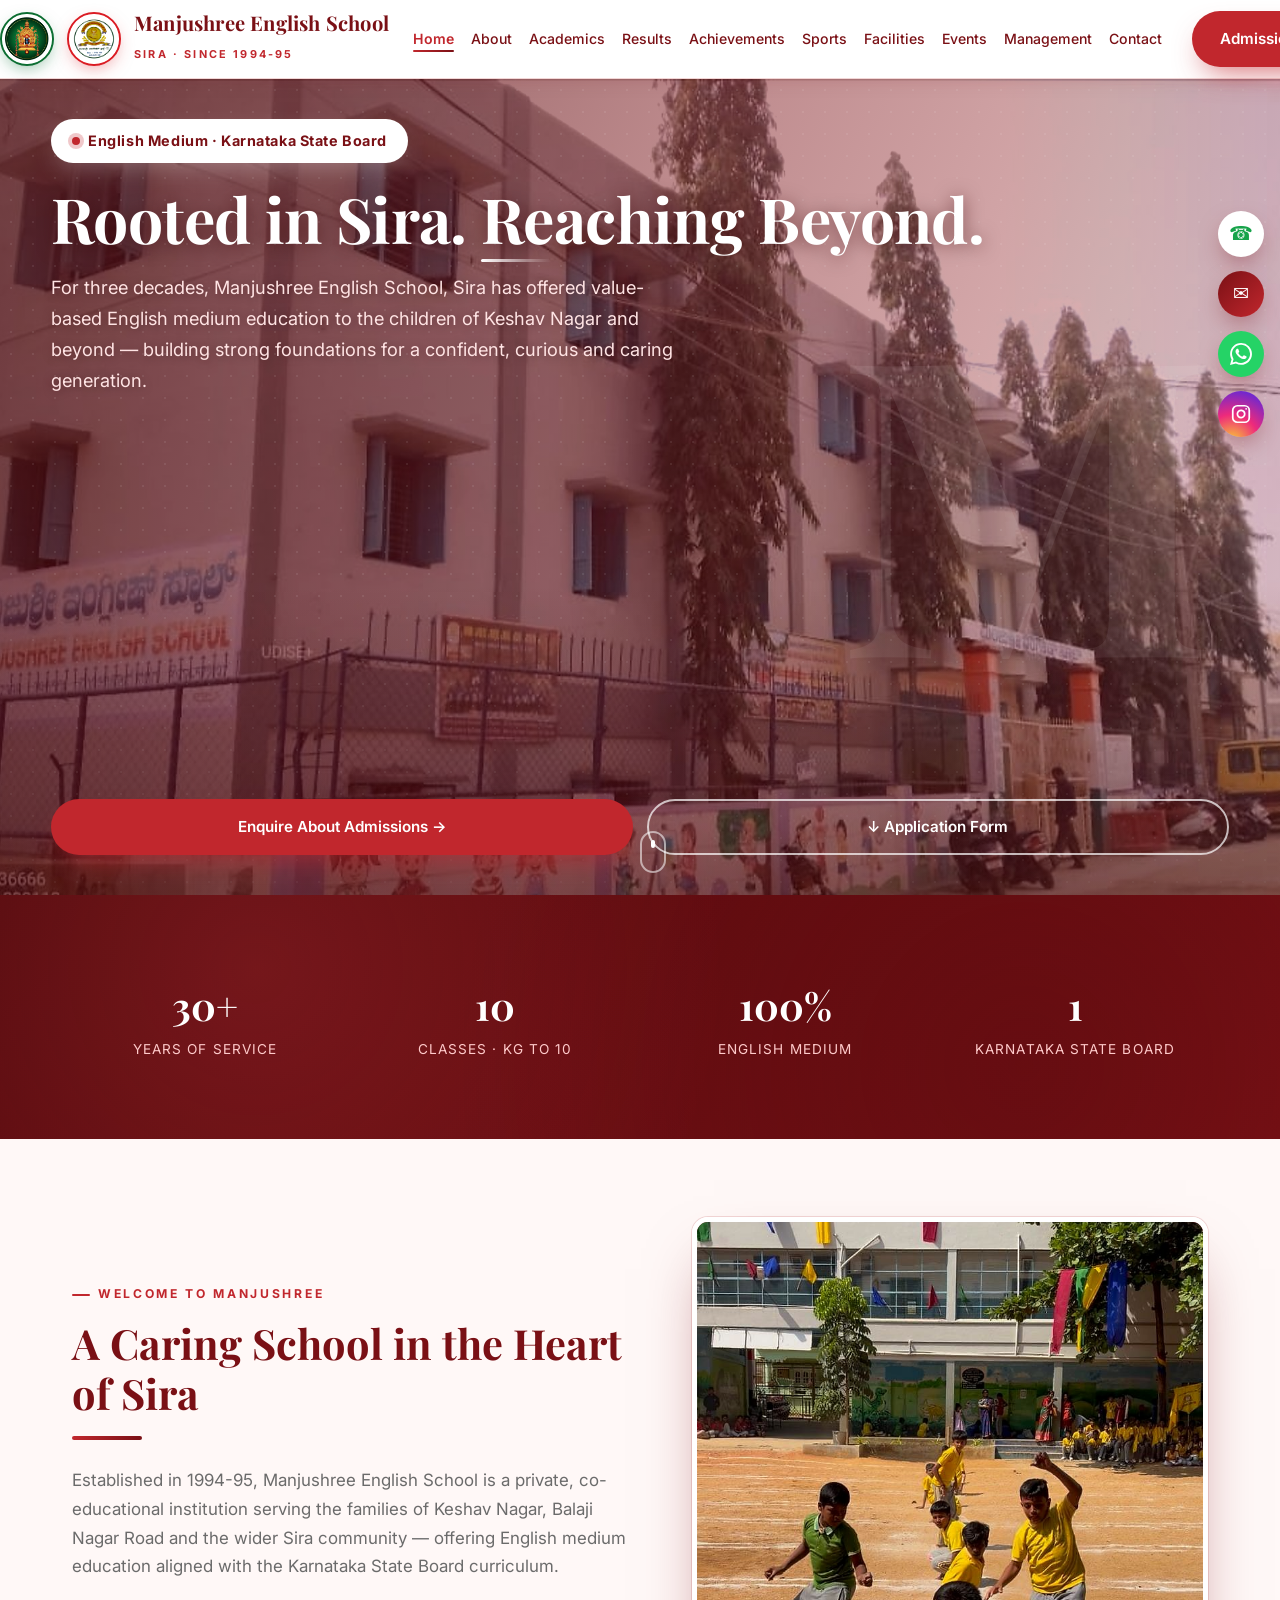
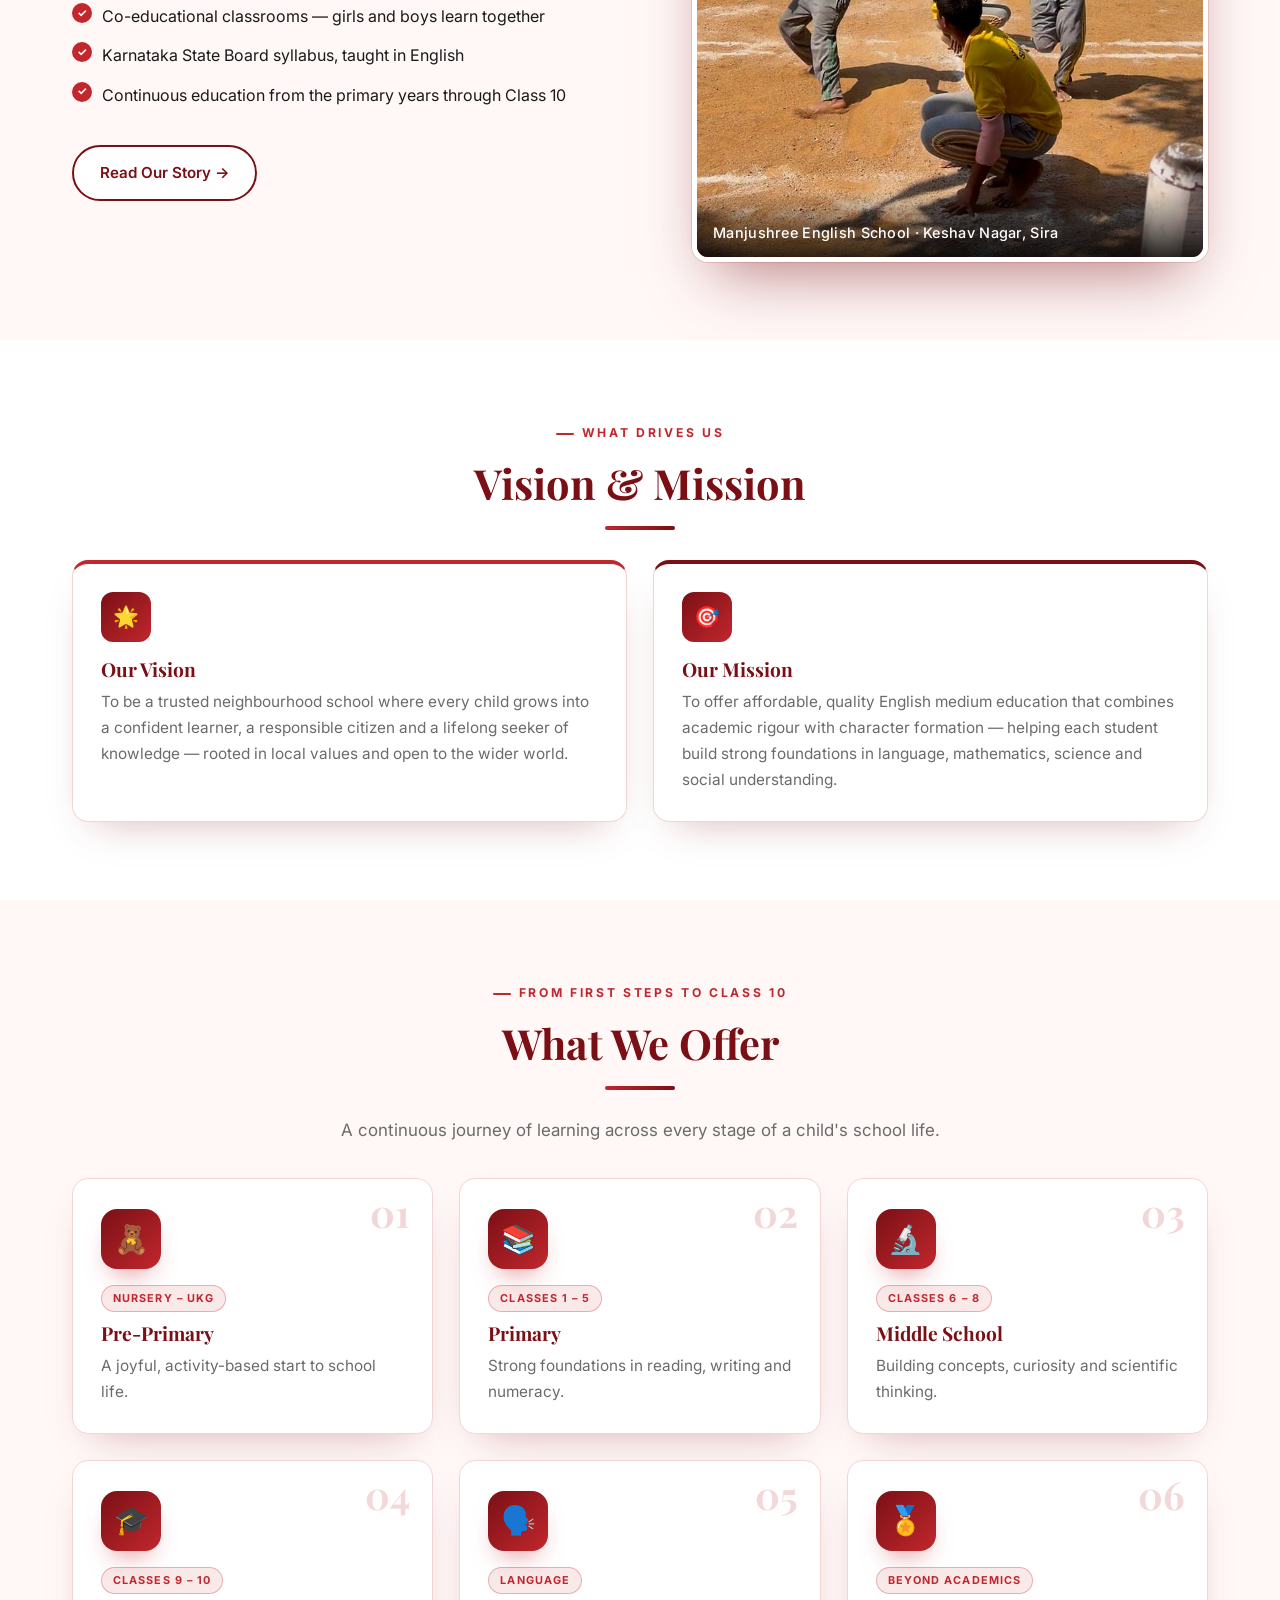
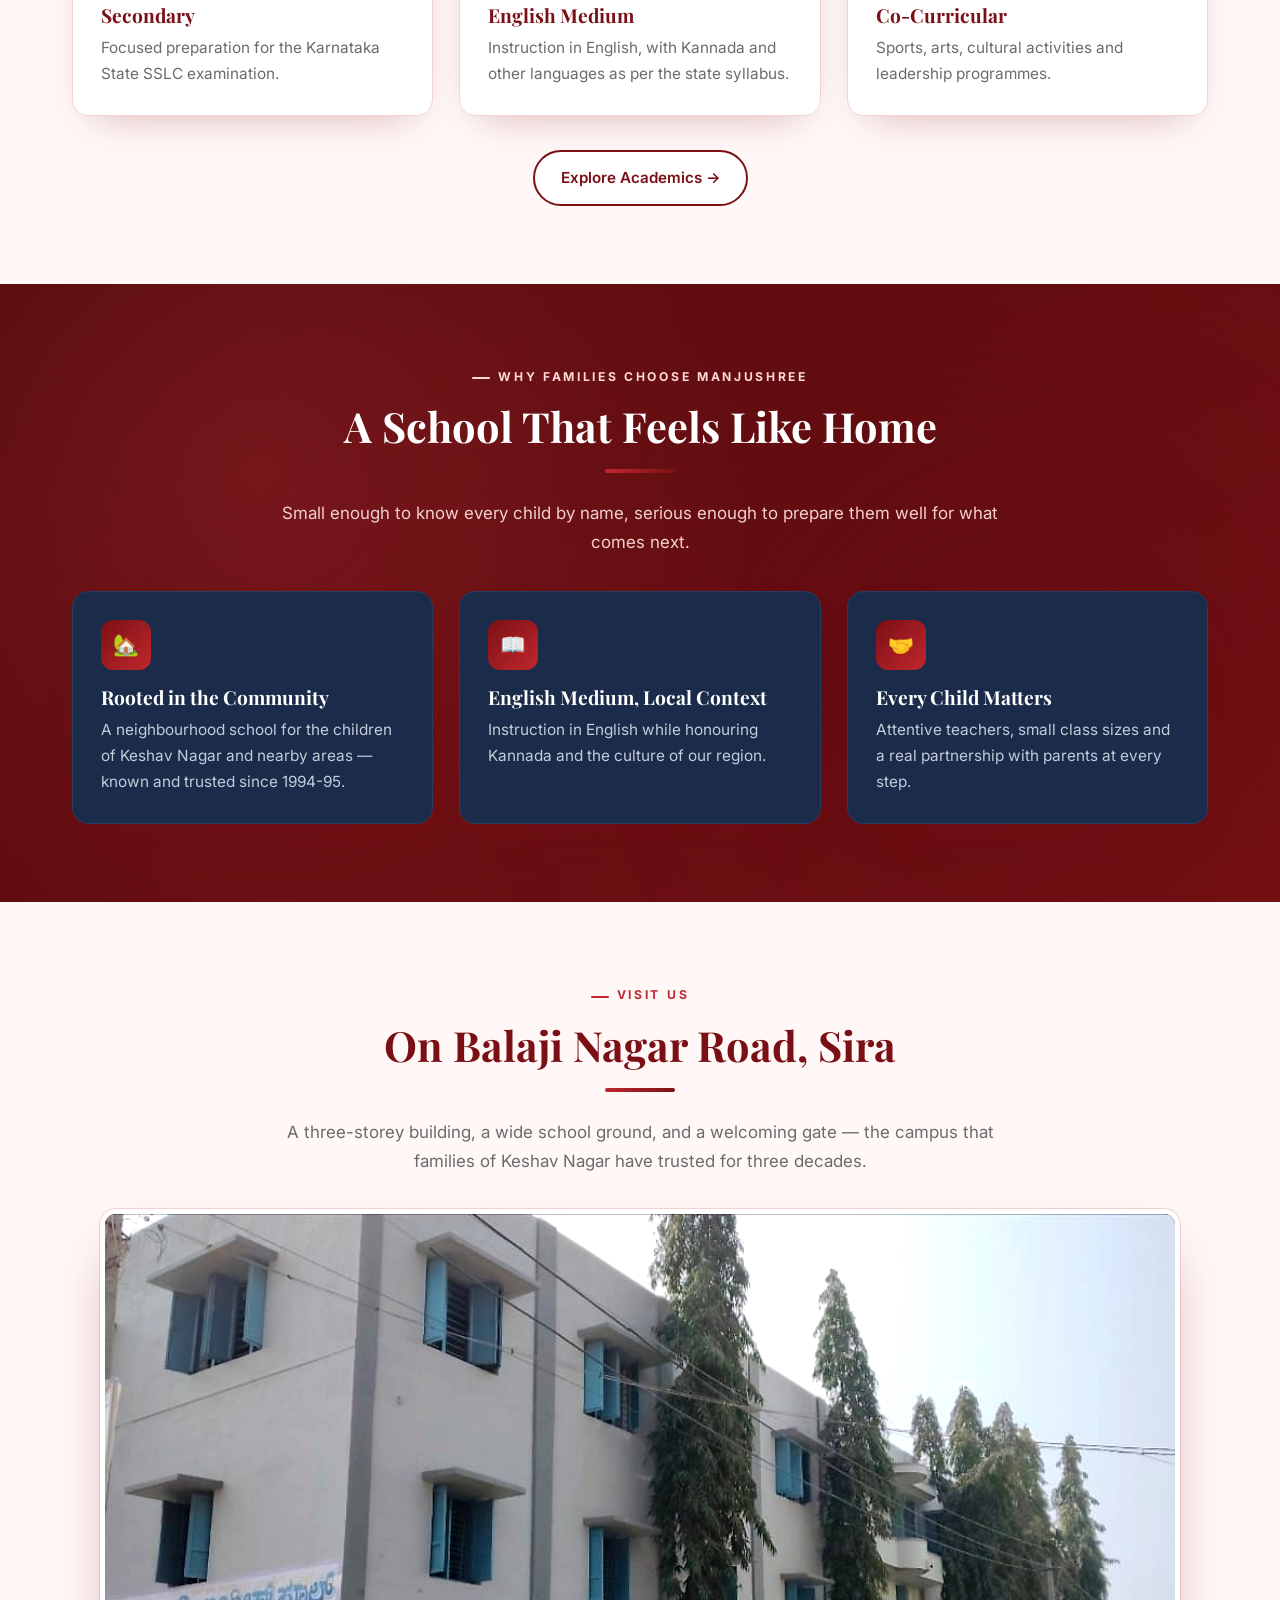
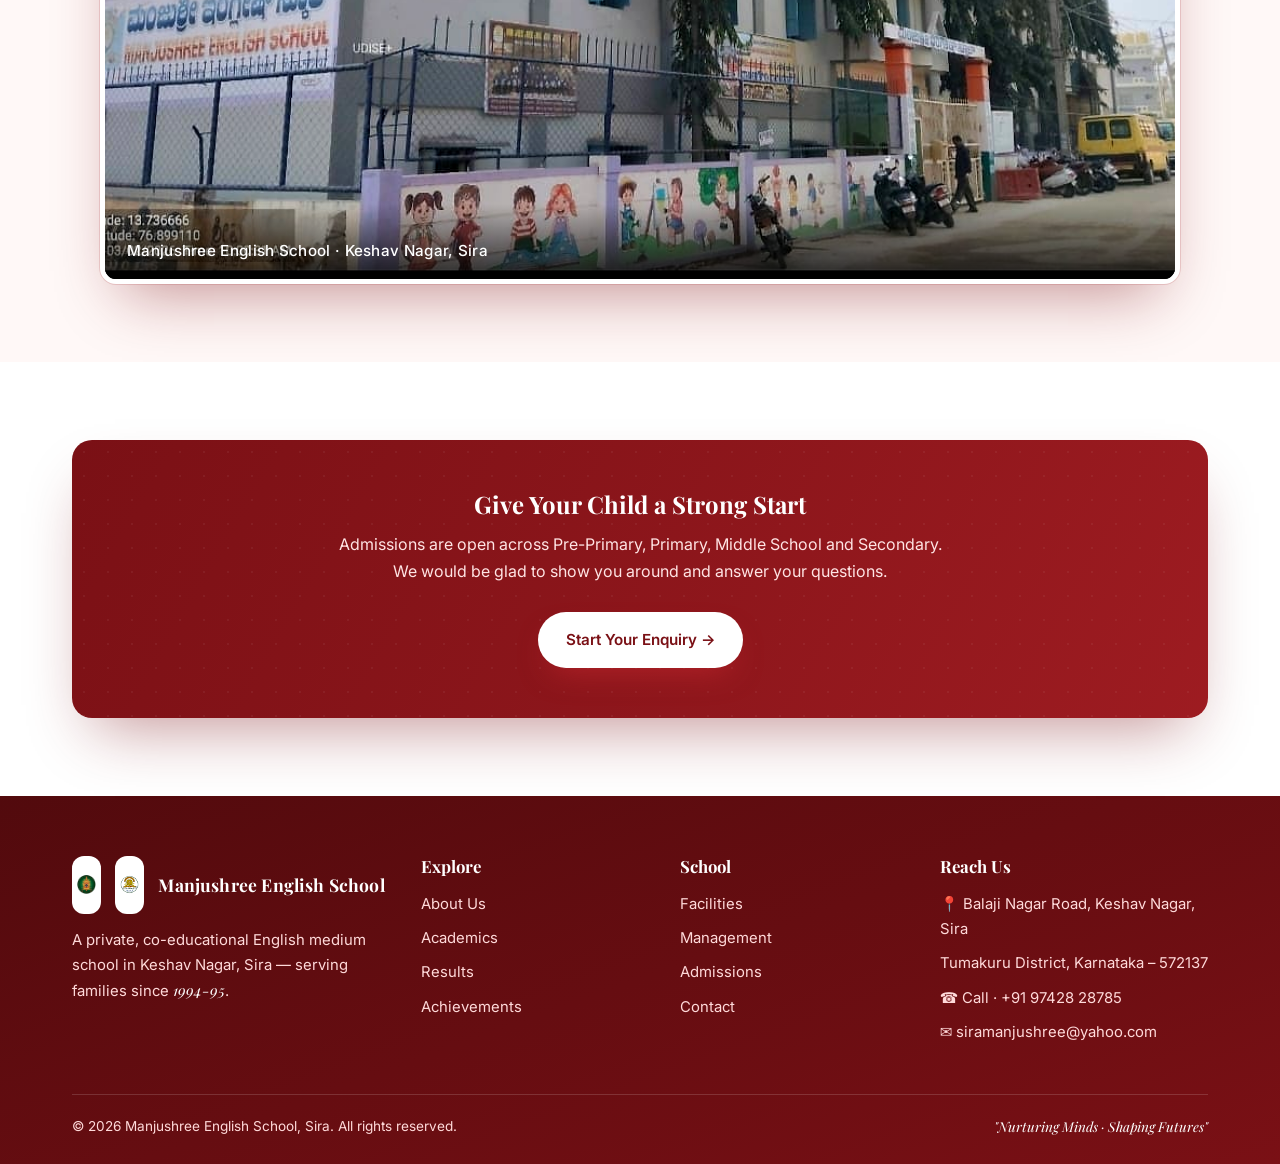
==== commit 1e84ed26: "Content additions: real photos, videos, founder/president/secretary details, admission form - Real s" ====
--- a/index.html
+++ b/index.html
@@ -4,32 +4,35 @@
   <meta charset="UTF-8" />
   <meta name="viewport" content="width=device-width, initial-scale=1.0" />
   <title>Manjushree English School, Sira — Nurturing Minds, Shaping Futures</title>
-  <meta name="description" content="Manjushree English School, Sira — English medium, co-educational school established in 1995. Karnataka State Board education from Primary through Secondary at Keshav Nagar, Balaji Nagar Road, Sira, Tumakuru." />
+  <meta name="description" content="Manjushree English School, Sira — English medium, co-educational school established in 1994-95. Karnataka State Board education from Primary through Secondary at Keshav Nagar, Balaji Nagar Road, Sira, Tumakuru." />
   <link rel="preconnect" href="https://fonts.googleapis.com">
   <link rel="preconnect" href="https://fonts.gstatic.com" crossorigin>
   <link href="https://fonts.googleapis.com/css2?family=Inter:wght@400;500;600;700&family=Playfair+Display:ital,wght@0,600;0,700;1,600&display=swap" rel="stylesheet">
+  <link rel="icon" type="image/png" href="assets/img/logo.png" />
   <link rel="stylesheet" href="assets/css/style.css" />
 </head>
 <body>
 
   <!-- Floating quick-contact -->
   <div class="contact-fab" aria-label="Quick contact">
-    <a href="tel:+910000000000" class="contact-fab-btn cf-call" aria-label="Call Manjushree English School">
-      <span class="cf-ico">&#9742;&#65038;</span><span class="cf-label">Call the school office</span>
+    <a href="tel:+919742828785" class="contact-fab-btn cf-call" aria-label="Call Manjushree English School">
+      <span class="cf-ico">&#9742;&#65038;</span><span class="cf-label">Call · +91 97428 28785</span>
     </a>
-    <a href="mailto:info@manjushreeschool.in" class="contact-fab-btn cf-mail" aria-label="Email Manjushree English School">
-      <span class="cf-ico">&#9993;&#65038;</span><span class="cf-label">info@manjushreeschool.in</span>
+    <a href="mailto:siramanjushree@yahoo.com" class="contact-fab-btn cf-mail" aria-label="Email Manjushree English School">
+      <span class="cf-ico">&#9993;&#65038;</span><span class="cf-label">siramanjushree@yahoo.com</span>
     </a>
+    <a href="https://wa.me/919742828785" target="_blank" rel="noopener" class="contact-fab-btn cf-whats" aria-label="Message us on WhatsApp"><span class="cf-ico"><svg viewBox="0 0 24 24" fill="currentColor" aria-hidden="true"><path d="M20.52 3.45A11.87 11.87 0 0 0 12.05 0C5.5 0 .14 5.34.14 11.9c0 2.1.55 4.14 1.6 5.94L0 24l6.35-1.65a11.9 11.9 0 0 0 5.7 1.44h.01c6.55 0 11.9-5.33 11.91-11.9 0-3.17-1.24-6.16-3.45-8.44Zm-8.47 18.3h-.01a9.87 9.87 0 0 1-5.03-1.38l-.36-.21-3.74.98 1-3.67-.23-.37a9.86 9.86 0 0 1-1.51-5.26c0-5.45 4.44-9.88 9.89-9.88 2.64 0 5.12 1.03 6.99 2.9a9.83 9.83 0 0 1 2.89 6.99c0 5.45-4.43 9.9-9.89 9.9Zm5.42-7.4c-.3-.15-1.76-.87-2.03-.97-.27-.1-.47-.15-.67.15-.2.3-.77.97-.94 1.16-.17.2-.35.23-.64.08-.3-.15-1.26-.46-2.39-1.48-.88-.78-1.48-1.76-1.65-2.06-.17-.3-.02-.46.13-.6.14-.14.3-.35.45-.52.15-.18.2-.3.3-.5.1-.2.05-.37-.02-.52-.08-.15-.67-1.61-.92-2.2-.24-.58-.49-.5-.67-.51-.17-.01-.37-.01-.57-.01-.2 0-.52.07-.79.37s-1.04 1.02-1.04 2.48c0 1.46 1.07 2.87 1.22 3.07.15.2 2.1 3.2 5.08 4.49.7.3 1.26.49 1.69.62.71.23 1.36.2 1.87.12.57-.08 1.76-.72 2-1.41.25-.7.25-1.29.18-1.41-.08-.13-.28-.2-.57-.35Z"/></svg></span><span class="cf-label">WhatsApp · +91 97428 28785</span></a>
+    <a href="https://instagram.com/manjushree.school" target="_blank" rel="noopener" class="contact-fab-btn cf-insta" aria-label="Follow us on Instagram"><span class="cf-ico"><svg viewBox="0 0 24 24" fill="none" stroke="currentColor" stroke-width="1.9" stroke-linecap="round" stroke-linejoin="round" aria-hidden="true"><rect x="3" y="3" width="18" height="18" rx="5" ry="5"/><path d="M16 11.4A4 4 0 1 1 12.6 8 4 4 0 0 1 16 11.4Z"/><line x1="17.6" y1="6.4" x2="17.61" y2="6.4"/></svg></span><span class="cf-label">@manjushree.school</span></a>
   </div>
 
   <!-- Header -->
   <header class="site-header">
     <div class="container nav">
       <a class="brand" href="index.html">
-        <span class="crest" aria-hidden="true">M</span>
+        <img class="crest crest-deity" src="assets/img/deity.png" alt="Manjushree Vidya Samsthe deity emblem" onerror="this.style.display='none'" /><img class="crest" src="assets/img/logo.png" alt="Manjushree Education Trust, Sira" />
         <span>
           <span class="brand-name">Manjushree English School</span><br>
-          <span class="brand-sub">Sira · Since 1995</span>
+          <span class="brand-sub">Sira · Since 1994-95</span>
         </span>
       </a>
       <nav>
@@ -56,11 +59,11 @@
     <span class="hero-mark" aria-hidden="true">M</span>
     <div class="container hero-inner">
       <span class="chip hero-eyebrow"><span class="dot"></span> English Medium · Karnataka State Board</span>
-      <h1>Nurturing Minds. <span class="accent">Shaping Futures.</span></h1>
+      <h1>Rooted in Sira. <span class="accent">Reaching Beyond.</span></h1>
       <p>For three decades, Manjushree English School, Sira has offered value-based English medium education to the children of Keshav Nagar and beyond — building strong foundations for a confident, curious and caring generation.</p>
       <div class="hero-cta">
         <a href="contact.html" class="btn btn-gold">Enquire About Admissions →</a>
-        <a href="about.html" class="btn btn-outline">Discover Our Story</a>
+        <a href="assets/docs/manjushree-admission-form-2026-27.pdf" download class="btn btn-outline">&#8595; Application Form</a>
       </div>
     </div>
     <a href="#welcome" class="hero-scroll" aria-label="Scroll to content"><span></span></a>
@@ -85,7 +88,7 @@
         <span class="eyebrow">Welcome to Manjushree</span>
         <h2 class="section-title">A Caring School in the Heart of Sira</h2>
         <div class="gold-rule"></div>
-        <p class="section-lead">Established in 1995, Manjushree English School is a private, co-educational institution serving the families of Keshav Nagar, Balaji Nagar Road and the wider Sira community — offering English medium education aligned with the Karnataka State Board curriculum.</p>
+        <p class="section-lead">Established in 1994-95, Manjushree English School is a private, co-educational institution serving the families of Keshav Nagar, Balaji Nagar Road and the wider Sira community — offering English medium education aligned with the Karnataka State Board curriculum.</p>
         <ul class="ticks" style="margin-top:22px;">
           <li>Co-educational classrooms — girls and boys learn together</li>
           <li>Karnataka State Board syllabus, taught in English</li>
@@ -93,10 +96,13 @@
         </ul>
         <a href="about.html" class="btn btn-ghost" style="margin-top:24px;">Read Our Story →</a>
       </div>
-      <div class="media reveal">
-        <span class="emblem">M</span>
-        <span class="cap">Manjushree English School · Keshav Nagar, Sira</span>
-      </div>
+      <figure class="welcome-video reveal">
+        <video src="assets/video/champ-highlight-2.mp4"
+               autoplay muted loop playsinline preload="metadata"
+               poster="assets/img/champ-01.jpg"
+               aria-label="Manjushree English School — Sports Week 2025 highlight"></video>
+        <figcaption>Manjushree English School · Keshav Nagar, Sira</figcaption>
+      </figure>
     </div>
   </section>
 
@@ -133,7 +139,7 @@
         <p class="section-lead">A continuous journey of learning across every stage of a child's school life.</p>
       </div>
       <div class="grid grid-3" style="margin-top:34px;">
-        <div class="card offer-card reveal"><span class="offer-num">01</span><div class="ico">🧸</div><span class="offer-grade">LKG – UKG</span><h3>Pre-Primary</h3><p>A joyful, activity-based start to school life.</p></div>
+        <div class="card offer-card reveal"><span class="offer-num">01</span><div class="ico">🧸</div><span class="offer-grade">Nursery – UKG</span><h3>Pre-Primary</h3><p>A joyful, activity-based start to school life.</p></div>
         <div class="card offer-card reveal"><span class="offer-num">02</span><div class="ico">📚</div><span class="offer-grade">Classes 1 – 5</span><h3>Primary</h3><p>Strong foundations in reading, writing and numeracy.</p></div>
         <div class="card offer-card reveal"><span class="offer-num">03</span><div class="ico">🔬</div><span class="offer-grade">Classes 6 – 8</span><h3>Middle School</h3><p>Building concepts, curiosity and scientific thinking.</p></div>
         <div class="card offer-card reveal"><span class="offer-num">04</span><div class="ico">🎓</div><span class="offer-grade">Classes 9 – 10</span><h3>Secondary</h3><p>Focused preparation for the Karnataka State SSLC examination.</p></div>
@@ -159,7 +165,7 @@
         <div class="card reveal" style="background:#1b2b4a;border-color:#283c61;">
           <div class="ico">🏡</div>
           <h3 style="color:#fff;">Rooted in the Community</h3>
-          <p style="color:#c3ccda;">A neighbourhood school for the children of Keshav Nagar and nearby areas — known and trusted since 1995.</p>
+          <p style="color:#c3ccda;">A neighbourhood school for the children of Keshav Nagar and nearby areas — known and trusted since 1994-95.</p>
         </div>
         <div class="card reveal" style="background:#1b2b4a;border-color:#283c61;">
           <div class="ico">📖</div>
@@ -175,6 +181,22 @@
     </div>
   </section>
 
+  <!-- Visit us -->
+  <section class="section">
+    <div class="container">
+      <div class="center">
+        <span class="eyebrow">Visit Us</span>
+        <h2 class="section-title">On Balaji Nagar Road, Sira</h2>
+        <div class="gold-rule"></div>
+        <p class="section-lead">A three-storey building, a wide school ground, and a welcoming gate — the campus that families of Keshav Nagar have trusted for three decades.</p>
+      </div>
+      <figure class="lab-hero reveal" style="margin-top:34px;">
+        <img src="assets/img/campus-building-1.jpg" alt="Manjushree English School main building on Balaji Nagar Road, Keshav Nagar, Sira" />
+        <figcaption>Manjushree English School · Keshav Nagar, Sira</figcaption>
+      </figure>
+    </div>
+  </section>
+
   <!-- CTA -->
   <section class="section alt">
     <div class="container">
@@ -192,10 +214,10 @@
       <div class="footer-grid">
         <div>
           <div class="foot-brand">
-            <span class="crest" aria-hidden="true">M</span>
+            <img class="crest crest-deity" src="assets/img/deity.png" alt="Manjushree Vidya Samsthe deity emblem" onerror="this.style.display='none'" /><img class="crest" src="assets/img/logo.png" alt="Manjushree Education Trust, Sira" />
             <span class="brand-name">Manjushree English School</span>
           </div>
-          <p style="font-size:.93rem;">A private, co-educational English medium school in Keshav Nagar, Sira — serving families since <span class="motto">1995</span>.</p>
+          <p style="font-size:.93rem;">A private, co-educational English medium school in Keshav Nagar, Sira — serving families since <span class="motto">1994-95</span>.</p>
         </div>
         <div>
           <h4>Explore</h4>
@@ -220,8 +242,8 @@
           <ul class="foot-links">
             <li>📍 Balaji Nagar Road, Keshav Nagar, Sira</li>
             <li>Tumakuru District, Karnataka – 572137</li>
-            <li>☎ School office (please add number)</li>
-            <li>✉ info@manjushreeschool.in</li>
+            <li>☎ Call · +91 97428 28785</li>
+            <li>✉ siramanjushree@yahoo.com</li>
           </ul>
         </div>
       </div>
--- a/assets/css/style.css
+++ b/assets/css/style.css
@@ -213,11 +213,24 @@
   opacity: 0; transition: opacity .3s ease, transform .3s ease;
 }
 .contact-fab:hover .cf-label { opacity: 1; transform: translateY(-50%) translateX(0); }
-.cf-call { background: #ffffff; color: #16a34a; }
-.cf-mail { background: linear-gradient(135deg, var(--red-dark), var(--red)); }
+.cf-call  { background: #ffffff; color: #16a34a; }
+.cf-mail  { background: linear-gradient(135deg, var(--red-dark), var(--red)); }
+.cf-whats { background: #25d366; color: #fff; }
+.cf-insta { background: radial-gradient(circle at 30% 110%, #f9ce34 0%, #ee2a7b 45%, #6228d7 90%); color: #fff; }
+.contact-fab-btn svg { width: 22px; height: 22px; display: block; }
+.cf-call svg { color: #16a34a; }
+.cf-whats svg, .cf-insta svg, .cf-mail svg { color: #fff; }
 @media (max-width: 760px) {
-  .contact-fab { right: 12px; gap: 12px; top: 48%; }
-  .contact-fab-btn { width: 42px; height: 42px; }
+  .contact-fab { right: 10px; gap: 10px; top: 50%; }
+  .contact-fab-btn { width: 40px; height: 40px; }
+  .contact-fab-btn .cf-ico { font-size: 1rem; }
+  .contact-fab-btn svg { width: 18px; height: 18px; }
+}
+/* very short landscape or foldable screens — shrink further so the 4-button stack fits */
+@media (max-height: 620px) and (max-width: 760px) {
+  .contact-fab { gap: 8px; }
+  .contact-fab-btn { width: 36px; height: 36px; }
+  .contact-fab-btn svg { width: 16px; height: 16px; }
 }
 
 /* ---------- Header / Nav ---------- */
@@ -234,15 +247,28 @@
 .nav { display: flex; align-items: center; justify-content: space-between; gap: 16px; padding: 11px 0; }
 .brand { display: flex; align-items: center; gap: 13px; flex-shrink: 0; }
 .brand .crest {
-  height: 54px; width: 54px; flex-shrink: 0;
-  display: grid; place-items: center;
+  width: 54px; height: 54px; flex-shrink: 0;
   border-radius: 50%; border: 2px solid var(--red);
-  background: linear-gradient(135deg, var(--red-dark), var(--red));
-  color: #fff;
-  font-family: "Playfair Display", serif; font-weight: 700; font-size: 1.6rem;
-  transition: transform .5s var(--ease-back), box-shadow .3s ease;
+  background: #fff;
+  padding: 3px;
+  object-fit: contain;
+  object-position: center;
+  display: block;
+  overflow: hidden;
+  transition: transform .5s var(--ease-back), box-shadow .3s ease, filter .3s ease;
   box-shadow: 0 6px 18px -6px rgba(193,39,45,.5);
-}
+  /* soft in-browser clarity boost for a scanned logo */
+  filter: contrast(1.08) saturate(1.12) brightness(1.02);
+}
+.brand:hover .crest { filter: contrast(1.14) saturate(1.24) brightness(1.04); }
+/* Deity emblem sits to the LEFT of the school crest, slightly smaller with a green ring
+   so the two icons read as a pair without competing */
+.brand .crest.crest-deity {
+  border-color: #1c6b3a;
+  padding: 2px;
+  box-shadow: 0 6px 18px -6px rgba(28,107,58,.55);
+}
+.brand:hover .crest.crest-deity { filter: contrast(1.14) saturate(1.24) brightness(1.04); }
 .brand:hover .crest { transform: scale(1.1) rotate(-8deg); box-shadow: 0 10px 24px -6px rgba(193,39,45,.7); }
 .brand-name { font-size: 1.18rem; line-height: 1.1; letter-spacing: .01em; white-space: nowrap; }
 .brand-sub { font-size: .66rem; color: var(--muted); letter-spacing: .19em; text-transform: uppercase; white-space: nowrap; }
@@ -284,10 +310,11 @@
 .hero {
   position: relative; color: #fff; overflow: hidden; isolation: isolate;
   width: 100%; max-width: 100vw;
+  /* Layered: 1) softer red-tinted gradient (heaviest on the left where text sits),
+                2) the school building photo underneath, more visible on the right */
   background:
-    radial-gradient(circle at 18% 20%, rgba(233,75,82,.35), transparent 50%),
-    radial-gradient(circle at 82% 74%, rgba(255,255,255,.08), transparent 55%),
-    linear-gradient(140deg, var(--red-darker) 0%, var(--red-dark) 45%, var(--red) 100%);
+    linear-gradient(115deg, rgba(82,10,13,.72) 0%, rgba(122,16,21,.48) 45%, rgba(193,39,45,.22) 100%),
+    url("../img/hero-building.jpg") center 40% / cover no-repeat;
   min-height: calc(100svh - 84px);
   contain: layout paint;
 }
@@ -700,7 +727,10 @@
   height: 58px; width: 58px; display: grid; place-items: center;
   background: #fff; border-radius: 12px; padding: 6px;
   color: var(--red-dark); font-family: "Playfair Display", serif; font-weight: 700; font-size: 1.7rem;
-}
+  object-fit: contain; overflow: hidden;
+  filter: contrast(1.08) saturate(1.12);
+}
+.foot-brand img.crest { padding: 5px; }
 .foot-brand .brand-name { color: #fff; font-size: 1.1rem; }
 .footer-bottom {
   border-top: 1px solid rgba(255,255,255,.15); margin-top: 40px; padding-top: 20px;
@@ -710,6 +740,431 @@
 .footer-credit { margin-top: 14px; text-align: center; font-size: .82rem; color: #ffdada; }
 .footer-credit a { color: #fff; font-weight: 600; text-decoration: none; }
 .footer-credit a:hover { text-decoration: underline; }
+
+/* ---------- Application Form download card (contact page) ---------- */
+.app-form-card {
+  display: grid; grid-template-columns: 1fr auto; gap: 40px; align-items: center;
+  background: linear-gradient(120deg, var(--white) 0%, var(--pink-tint) 100%);
+  border: 1px solid var(--line); border-left: 6px solid var(--red);
+  border-radius: 20px; padding: 40px 46px;
+  box-shadow: 0 30px 60px -30px rgba(122,16,21,.35);
+}
+.app-form-body h2 {
+  font-family: "Playfair Display", serif; color: var(--red-dark);
+  font-size: clamp(1.6rem, 3vw, 2.1rem); margin: 6px 0 12px;
+}
+.app-form-body p { color: var(--ink); font-size: 1.02rem; line-height: 1.7; margin-bottom: 20px; }
+.app-form-actions { display: flex; flex-wrap: wrap; gap: 14px; margin-top: 4px; }
+.app-form-actions .btn { padding: 14px 24px; }
+.app-form-note { color: var(--muted); font-size: .9rem; font-style: italic; margin-top: 16px; margin-bottom: 0; }
+
+/* Document badge illustration */
+.app-form-icon { display: grid; place-items: center; padding: 0 10px; }
+.doc-badge {
+  position: relative;
+  width: 130px; height: 170px; border-radius: 6px;
+  background: #fff; border: 2px solid var(--red-dark);
+  box-shadow: 0 22px 44px -18px rgba(122,16,21,.5),
+              inset 0 -3px 0 rgba(0,0,0,.04);
+  transform: rotate(-3deg);
+  transition: transform .5s var(--ease-back);
+}
+.app-form-card:hover .doc-badge { transform: rotate(0deg) translateY(-4px); }
+.doc-badge .doc-fold {
+  position: absolute; top: 0; right: 0;
+  width: 32px; height: 32px;
+  background: linear-gradient(225deg, var(--pink-tint) 50%, var(--red-soft) 50%);
+  border-left: 2px solid var(--red-dark);
+  border-bottom: 2px solid var(--red-dark);
+}
+.doc-badge .doc-lines {
+  position: absolute; left: 14px; right: 14px; top: 50px;
+  height: 68px;
+  background:
+    linear-gradient(var(--red-soft) 6px, transparent 6px) top left / 100% 14px repeat-y;
+  opacity: .7;
+}
+.doc-badge .doc-label {
+  position: absolute; left: 14px; bottom: 12px;
+  font-family: "Playfair Display", serif; font-weight: 700;
+  color: var(--red-dark); font-size: 1.35rem; letter-spacing: .06em;
+}
+
+@media (max-width: 760px) {
+  .app-form-card { grid-template-columns: 1fr; gap: 24px; padding: 30px 24px; text-align: center; }
+  .app-form-icon { order: -1; }
+  .app-form-actions { justify-content: center; }
+  .doc-badge { transform: rotate(-3deg) scale(.85); }
+}
+
+/* Application Form nav button — a touch tighter than the primary Admissions CTA */
+.nav-cta-form { margin-right: 0; padding: 11px 18px; font-size: .88rem; }
+.nav-cta-form + .nav-cta { margin-left: 8px; }
+
+/* ---------- Welcome-section video (home page) ---------- */
+.welcome-video {
+  position: relative; overflow: hidden;
+  border-radius: var(--radius);
+  aspect-ratio: 4 / 5;
+  border: 5px solid #fff;
+  background:
+    radial-gradient(circle at 20% 30%, rgba(255,255,255,.15), transparent 45%),
+    linear-gradient(135deg, var(--red-dark), var(--red));
+  box-shadow: 0 30px 60px -22px rgba(122,16,21,.55), 0 0 0 1px var(--line);
+  transition: transform .5s var(--ease-out), box-shadow .4s ease;
+}
+.welcome-video:hover { transform: translateY(-4px); box-shadow: 0 36px 72px -22px rgba(122,16,21,.65); }
+.welcome-video video {
+  width: 100%; height: 100%; object-fit: cover; display: block;
+}
+.welcome-video figcaption {
+  position: absolute; left: 0; right: 0; bottom: 0;
+  padding: 30px 16px 12px; color: #fff; font-size: .9rem; font-weight: 500;
+  letter-spacing: .02em;
+  background: linear-gradient(to top, rgba(0,0,0,.78), transparent);
+  pointer-events: none;
+}
+@media (max-width: 960px) {
+  .welcome-video { aspect-ratio: 4 / 3; border-width: 4px; }
+}
+
+/* ---------- Championship / event photo gallery ---------- */
+.gallery {
+  display: grid; gap: 16px;
+  grid-template-columns: repeat(4, 1fr);
+  grid-auto-flow: dense;
+}
+.gallery figure {
+  position: relative; overflow: hidden;
+  border-radius: 14px; border: 3px solid #fff;
+  background: #1a1a1a;
+  box-shadow: 0 18px 40px -22px rgba(122,16,21,.5), 0 0 0 1px var(--line);
+  aspect-ratio: 4 / 3;
+  transition: transform .4s var(--ease-out), box-shadow .4s ease;
+}
+.gallery figure.tall { grid-row: span 2; aspect-ratio: 3 / 4; }
+.gallery figure.wide { grid-column: span 2; aspect-ratio: 8 / 5; }
+.gallery figure:hover { transform: translateY(-3px); box-shadow: 0 26px 50px -22px rgba(122,16,21,.65); }
+.gallery figure img {
+  width: 100%; height: 100%; object-fit: cover; display: block;
+  filter: contrast(1.05) saturate(1.10);
+  transition: transform 1s var(--ease-out), filter .4s ease;
+}
+.gallery figure:hover img { transform: scale(1.05); filter: contrast(1.1) saturate(1.20); }
+.gallery figure figcaption {
+  position: absolute; left: 0; right: 0; bottom: 0;
+  padding: 26px 14px 10px; color: #fff; font-size: .8rem; letter-spacing: .02em;
+  background: linear-gradient(to top, rgba(0,0,0,.78), transparent);
+  pointer-events: none;
+}
+@media (max-width: 960px) {
+  .gallery { grid-template-columns: repeat(2, 1fr); }
+  .gallery figure.wide { grid-column: span 2; }
+  .gallery figure.tall { grid-row: auto; aspect-ratio: 3 / 4; }
+}
+@media (max-width: 480px) {
+  .gallery { grid-template-columns: 1fr; }
+  .gallery figure.wide { grid-column: auto; aspect-ratio: 4 / 3; }
+}
+
+/* Two-video row for championship highlights */
+.video-row {
+  display: grid; grid-template-columns: 1fr 1fr; gap: 20px;
+  margin-top: 26px;
+}
+.video-row .clip {
+  border-radius: 14px; overflow: hidden; background: #000;
+  border: 4px solid #fff; box-shadow: 0 20px 44px -20px rgba(122,16,21,.5);
+  aspect-ratio: 9 / 16;
+}
+.video-row .clip.wide { aspect-ratio: 16 / 9; }
+.video-row .clip video { width: 100%; height: 100%; object-fit: cover; display: block; background: #000; }
+@media (max-width: 720px) {
+  .video-row { grid-template-columns: 1fr; }
+  .video-row .clip { aspect-ratio: 9 / 16; max-width: 380px; margin: 0 auto; }
+}
+
+/* ---------- Campus photo grid (facilities: around-the-campus) ---------- */
+.campus-grid {
+  display: grid; gap: 22px;
+  grid-template-columns: repeat(2, 1fr);
+  grid-auto-rows: 1fr;
+}
+.campus-grid .shot {
+  position: relative; overflow: hidden;
+  border-radius: var(--radius); border: 4px solid #fff;
+  background: #1a1a1a;
+  box-shadow: 0 24px 50px -22px rgba(122,16,21,.5), 0 0 0 1px var(--line);
+  aspect-ratio: 16 / 10;
+  transition: transform .4s var(--ease-out), box-shadow .4s ease;
+}
+.campus-grid .shot:hover {
+  transform: translateY(-4px);
+  box-shadow: 0 30px 60px -22px rgba(122,16,21,.65), 0 0 0 1px var(--gold-soft, var(--red-soft));
+}
+.campus-grid .shot img {
+  width: 100%; height: 100%; object-fit: cover; display: block;
+  filter: contrast(1.05) saturate(1.10);
+  transition: transform 1.2s var(--ease-out), filter .4s ease;
+}
+.campus-grid .shot:hover img { transform: scale(1.05); filter: contrast(1.10) saturate(1.20); }
+.campus-grid .shot figcaption {
+  position: absolute; left: 0; right: 0; bottom: 0;
+  padding: 34px 18px 14px; color: #fff; font-size: .9rem; font-weight: 500;
+  letter-spacing: .02em;
+  background: linear-gradient(to top, rgba(0,0,0,.78) 5%, transparent 100%);
+  pointer-events: none;
+}
+.campus-grid .shot .chip-tag {
+  display: inline-block; margin-bottom: 6px;
+  background: rgba(255,255,255,.16); backdrop-filter: blur(4px);
+  border: 1px solid rgba(255,255,255,.28);
+  color: #fff; font-size: .68rem; letter-spacing: .18em; text-transform: uppercase;
+  padding: 4px 12px; border-radius: 999px; font-weight: 700;
+}
+/* portrait shot (library-guidance) spans two rows on wide screens for visual interest */
+.campus-grid .shot.tall { grid-row: span 2; aspect-ratio: 3 / 4; }
+@media (max-width: 960px) {
+  .campus-grid { grid-template-columns: 1fr; }
+  .campus-grid .shot { aspect-ratio: 4 / 3; }
+  .campus-grid .shot.tall { grid-row: auto; aspect-ratio: 4 / 3; }
+}
+
+/* ---------- Lab / classroom hero photo ---------- */
+.lab-hero {
+  position: relative; border-radius: var(--radius); overflow: hidden;
+  background: #000; border: 5px solid #fff;
+  box-shadow: 0 30px 60px -22px rgba(122,16,21,.45), 0 0 0 1px var(--line);
+  max-width: 1080px; margin-left: auto; margin-right: auto;
+  aspect-ratio: 16 / 10;
+}
+@media (max-width: 640px) {
+  .lab-hero { border-width: 3px; aspect-ratio: 4 / 3; }
+  .lab-hero figcaption { font-size: .82rem; padding: 24px 14px 10px; }
+}
+.lab-hero img {
+  width: 100%; height: 100%; object-fit: cover; display: block;
+  transition: transform 1.2s var(--ease-out), filter .5s ease;
+  filter: contrast(1.05) saturate(1.10);
+}
+.lab-hero:hover img { transform: scale(1.04); filter: contrast(1.10) saturate(1.20); }
+.lab-hero figcaption {
+  position: absolute; left: 0; right: 0; bottom: 0;
+  padding: 34px 22px 16px; color: #fff; font-size: .95rem;
+  letter-spacing: .02em; font-weight: 500;
+  background: linear-gradient(to top, rgba(0,0,0,.78), transparent);
+  pointer-events: none;
+}
+
+/* ---------- Featured achievement ---------- */
+.feat-award {
+  padding: 60px 0;
+  background:
+    radial-gradient(circle at 85% 20%, rgba(233,75,82,.10), transparent 55%),
+    linear-gradient(180deg, var(--white), var(--pink-tint));
+  border-top: 3px solid var(--red);
+  border-bottom: 3px solid var(--red);
+}
+.feat-award-inner {
+  display: grid; grid-template-columns: 1.05fr 0.95fr; gap: 46px; align-items: center;
+}
+.feat-award-body .award-badge {
+  display: inline-flex; align-items: center; gap: 10px;
+  background: linear-gradient(135deg, var(--red-dark), var(--red));
+  color: #fff; padding: 8px 18px 8px 12px; border-radius: 999px;
+  font-size: .78rem; font-weight: 700; letter-spacing: .14em; text-transform: uppercase;
+  box-shadow: 0 10px 24px -8px rgba(193,39,45,.6);
+  margin-bottom: 16px;
+}
+.feat-award-body .award-badge .trophy { font-size: 1rem; }
+.feat-award h3.award-title {
+  font-family: "Playfair Display", serif; font-weight: 700;
+  color: var(--red-dark); font-size: clamp(1.6rem, 2.6vw, 2.05rem);
+  line-height: 1.2; margin: 4px 0 12px;
+}
+.feat-award .award-project {
+  font-family: "Playfair Display", serif; font-style: italic;
+  color: var(--red); font-size: 1.08rem; margin-bottom: 20px;
+}
+.feat-award .award-meta {
+  display: grid; grid-template-columns: max-content 1fr; gap: 6px 18px;
+  margin-bottom: 20px; font-size: .95rem;
+}
+.feat-award .award-meta dt { font-weight: 700; color: var(--red-dark); }
+.feat-award .award-meta dd { color: var(--ink); }
+.feat-award .award-note { color: var(--muted); font-size: .95rem; line-height: 1.65; }
+.feat-award-photos { display: grid; gap: 16px; }
+.feat-award-photos .photo {
+  position: relative; border-radius: 14px; overflow: hidden;
+  background: #f4f4f4;
+  border: 4px solid #fff;
+  box-shadow: 0 20px 44px -18px rgba(122,16,21,.4), inset 0 0 0 1px rgba(0,0,0,.08);
+  aspect-ratio: 4 / 3;
+}
+/* Certificate scans: contain (whole page visible, no crop) on a light backdrop.
+   Aspect ratio widens a touch to give landscape certs more horizontal room. */
+.feat-award-photos .photo.citation {
+  aspect-ratio: 4 / 5;
+  background: #fafafa;
+}
+.feat-award-photos .photo img {
+  width: 100%; height: 100%; object-fit: cover; display: block;
+  filter: contrast(1.06) saturate(1.15) brightness(1.03);
+  transition: filter .4s ease, transform 1s var(--ease-out);
+}
+.feat-award-photos .photo.citation img { object-fit: contain; }
+.feat-award-photos .photo:hover img { filter: contrast(1.1) saturate(1.25); transform: scale(1.03); }
+.feat-award-photos .photo.citation:hover img { transform: scale(1.02); }
+.feat-award-photos .photo .cap {
+  position: absolute; left: 0; right: 0; bottom: 0;
+  padding: 20px 14px 10px; color: #fff; font-size: .8rem;
+  background: linear-gradient(to top, rgba(0,0,0,.75), transparent);
+}
+.feat-award-photos .placeholder {
+  position: absolute; inset: 0; display: grid; place-items: center; text-align: center;
+  color: var(--muted); font-size: .85rem; padding: 20px;
+  background: repeating-linear-gradient(45deg, #f4f4f4 0 12px, #ececec 12px 24px);
+}
+.feat-award-photos .video {
+  position: relative; border-radius: 14px; overflow: hidden;
+  background: #000;
+  border: 4px solid #fff;
+  box-shadow: 0 20px 44px -18px rgba(122,16,21,.45), inset 0 0 0 1px rgba(0,0,0,.1);
+  aspect-ratio: 16 / 10;
+}
+.feat-award-photos .video video {
+  width: 100%; height: 100%; object-fit: cover; display: block;
+}
+.feat-award-photos .video .cap {
+  position: absolute; left: 0; right: 0; bottom: 0;
+  padding: 22px 14px 10px; color: #fff; font-size: .78rem;
+  background: linear-gradient(to top, rgba(0,0,0,.75), transparent);
+  pointer-events: none;
+}
+.award-signatories {
+  display: flex; flex-wrap: wrap; gap: 12px 22px; margin-top: 18px;
+  font-size: .82rem; color: var(--muted);
+}
+.award-signatories span { display: inline-flex; flex-direction: column; }
+.award-signatories strong { color: var(--red-dark); font-family: "Playfair Display", serif; font-weight: 700; font-size: .92rem; }
+
+@media (max-width: 960px) {
+  /* !important so inline `grid-template-columns` overrides on the HTML still collapse to a single column on mobile */
+  .feat-award-inner { grid-template-columns: 1fr !important; gap: 26px; }
+  /* photos always appear above body on mobile, whichever order the HTML uses */
+  .feat-award-photos { order: 1; grid-template-columns: 1fr 1fr; }
+  .feat-award-body   { order: 2; }
+  .feat-award-photos .photo.citation { aspect-ratio: 4 / 5; }
+  .feat-award { padding: 40px 0; }
+  .feat-award h3.award-title { font-size: clamp(1.35rem, 5vw, 1.7rem); }
+  .feat-award .award-meta { grid-template-columns: 1fr; gap: 4px 0; }
+  .feat-award .award-meta dt { margin-top: 8px; }
+  .award-signatories { flex-direction: column; gap: 8px; }
+}
+@media (max-width: 560px) {
+  .feat-award-photos { grid-template-columns: 1fr; }
+}
+
+/* ---------- Founder tribute ---------- */
+.founder {
+  background:
+    radial-gradient(circle at 15% 20%, rgba(233,75,82,.14), transparent 50%),
+    radial-gradient(circle at 85% 80%, rgba(122,16,21,.12), transparent 55%),
+    #fff;
+  padding: 70px 0;
+  border-top: 3px solid var(--red);
+  border-bottom: 3px solid var(--red);
+}
+.founder-inner {
+  display: grid; grid-template-columns: 0.9fr 1.1fr; gap: 50px; align-items: center;
+}
+.founder-portrait {
+  position: relative; padding: 18px;
+  background: linear-gradient(135deg, var(--red), var(--red-dark));
+  border-radius: 18px;
+  box-shadow: 0 30px 60px -24px rgba(122,16,21,.55);
+  transition: transform .5s var(--ease-out);
+}
+.founder-portrait:hover { transform: translateY(-4px) scale(1.01); }
+.founder-portrait::before {
+  content: ""; position: absolute; inset: -8px; border-radius: 22px;
+  background: linear-gradient(135deg, rgba(200,160,78,.35), rgba(255,255,255,.1));
+  z-index: -1; filter: blur(14px); opacity: .8;
+}
+.founder-frame {
+  position: relative; border-radius: 12px; overflow: hidden;
+  background: #f5f5f5; aspect-ratio: 4 / 5;
+  border: 4px solid #fff;
+  box-shadow: inset 0 0 0 1px rgba(0,0,0,.1), 0 12px 30px -14px rgba(0,0,0,.4);
+}
+.founder-frame img {
+  width: 100%; height: 100%; object-fit: cover; display: block;
+  /* soft photo restoration: gentle contrast, saturation and slight warmth */
+  filter: contrast(1.10) saturate(1.18) brightness(1.04);
+  transition: filter .5s ease, transform 1.1s var(--ease-out);
+}
+.founder-portrait:hover .founder-frame img {
+  filter: contrast(1.14) saturate(1.28) brightness(1.06);
+  transform: scale(1.03);
+}
+/* fallback panel when image is missing */
+.founder-frame .placeholder {
+  position: absolute; inset: 0; display: grid; place-items: center; text-align: center;
+  color: var(--muted); font-size: .9rem; padding: 20px;
+  background: repeating-linear-gradient(45deg, #f5f5f5 0 12px, #ececec 12px 24px);
+}
+.founder-portrait .memorial-ribbon {
+  position: absolute; top: 14px; right: -8px;
+  background: linear-gradient(135deg, var(--red-dark), var(--red-darker));
+  color: #fff; font-size: .68rem; letter-spacing: .18em; text-transform: uppercase;
+  padding: 6px 14px 6px 12px; border-radius: 4px 0 0 4px; font-weight: 700;
+  box-shadow: -4px 6px 12px -4px rgba(0,0,0,.4);
+}
+.founder-portrait .memorial-ribbon::after {
+  content: ""; position: absolute; right: 0; bottom: -8px;
+  width: 0; height: 0; border-top: 8px solid var(--red-darker); border-right: 8px solid transparent;
+}
+.founder-body .eyebrow { color: var(--red); }
+.founder-name {
+  font-family: "Playfair Display", serif; font-weight: 700;
+  color: var(--red-dark); font-size: clamp(1.9rem, 3.4vw, 2.6rem);
+  line-height: 1.15; margin: 6px 0 4px;
+}
+.founder-name-kn {
+  display: block; font-family: "Noto Sans Kannada", "Playfair Display", serif;
+  font-weight: 600; color: var(--red); font-size: 1.05rem; margin-bottom: 14px;
+}
+.founder-role {
+  font-weight: 700; color: var(--red-dark); font-size: 1.05rem;
+  margin-bottom: 4px;
+}
+.founder-role-sub { color: var(--muted); font-size: .92rem; margin-bottom: 18px; }
+.founder-dates {
+  display: inline-flex; align-items: center; gap: 14px;
+  font-family: "Playfair Display", serif; font-style: italic;
+  color: var(--red-dark); font-size: 1rem;
+  padding: 10px 20px; border-radius: 999px;
+  background: var(--pink-tint); border: 1px solid var(--line);
+  margin-bottom: 22px;
+}
+.founder-dates .sep {
+  width: 8px; height: 8px; border-radius: 50%;
+  background: var(--red);
+}
+.founder-tribute { color: var(--ink); font-size: 1.02rem; line-height: 1.75; }
+.founder-tribute + .founder-tribute { margin-top: 12px; }
+
+@media (max-width: 960px) {
+  /* !important so inline `grid-template-columns` overrides on the HTML still collapse to a single column on mobile */
+  .founder-inner { grid-template-columns: 1fr !important; gap: 28px; }
+  /* portrait always appears above body on mobile (regardless of HTML source order) */
+  .founder-portrait { order: 1; max-width: 340px; margin: 0 auto; }
+  .founder-body     { order: 2; text-align: center; }
+  .founder { padding: 46px 0; }
+  .founder-name { font-size: clamp(1.6rem, 6vw, 2.1rem); }
+  .founder-body .gold-rule { margin-left: auto; margin-right: auto; }
+  .founder-dates { flex-wrap: wrap; justify-content: center; font-size: .9rem; padding: 8px 16px; }
+}
 
 /* ---------- Reveal on scroll ---------- */
 .reveal { opacity: 0; transform: translateY(28px); transition: opacity .7s var(--ease-out), transform .7s var(--ease-out); }
@@ -803,7 +1258,9 @@
   .nav { position: relative; justify-content: center; padding: 8px 16px; }
   .brand { position: relative; width: 100%; justify-content: center; gap: 0; text-align: center; }
   .brand .crest { position: absolute; left: 0; top: 50%; transform: translateY(-50%); height: 40px; width: 40px; font-size: 1.2rem; }
+  .brand .crest.crest-deity { left: 44px; height: 36px; width: 36px; }
   .brand:hover .crest { transform: translateY(-50%) scale(1.1) rotate(-8deg); }
+  .brand:hover .crest.crest-deity { transform: translateY(-50%) scale(1.1) rotate(8deg); }
   .brand > span { display: inline-flex; flex-direction: column; align-items: center; gap: 2px; }
   .brand > span br { display: none; }
   .site-header .brand-name { font-size: 1.12rem; letter-spacing: .005em; }
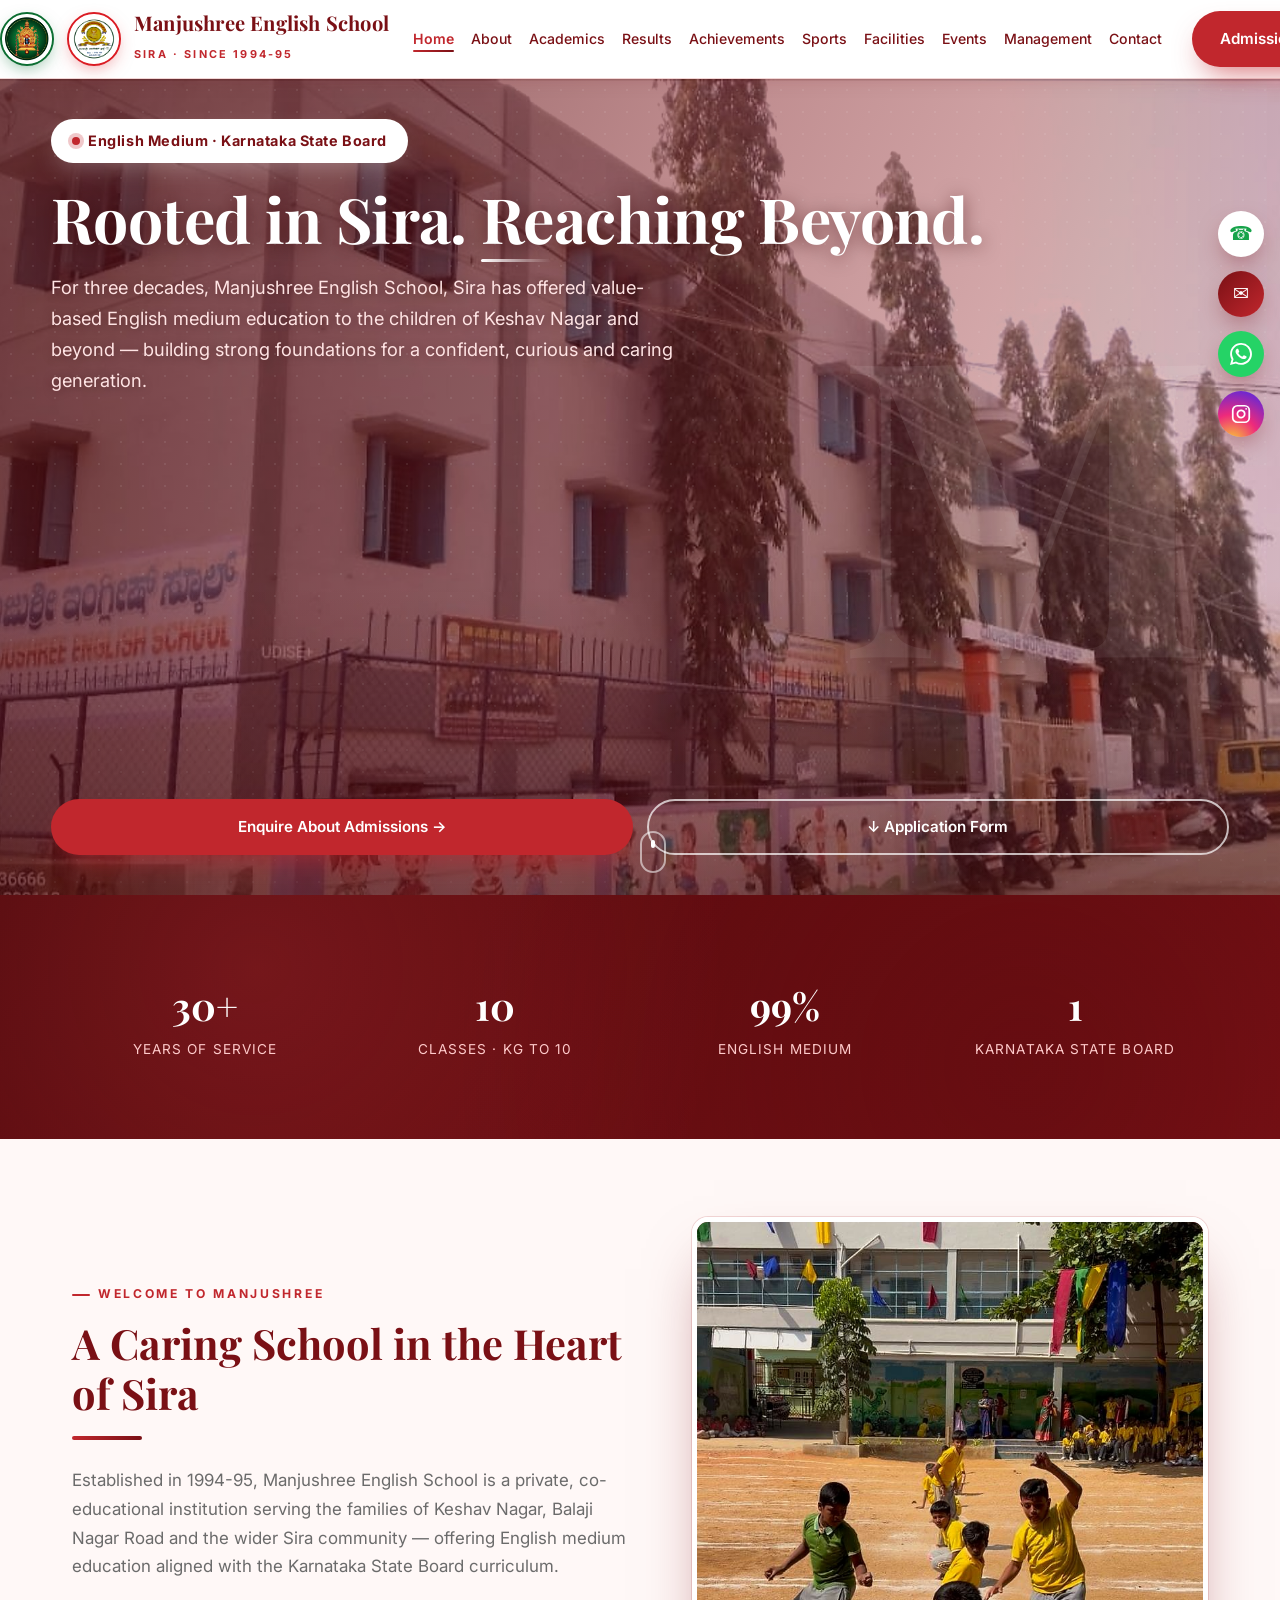
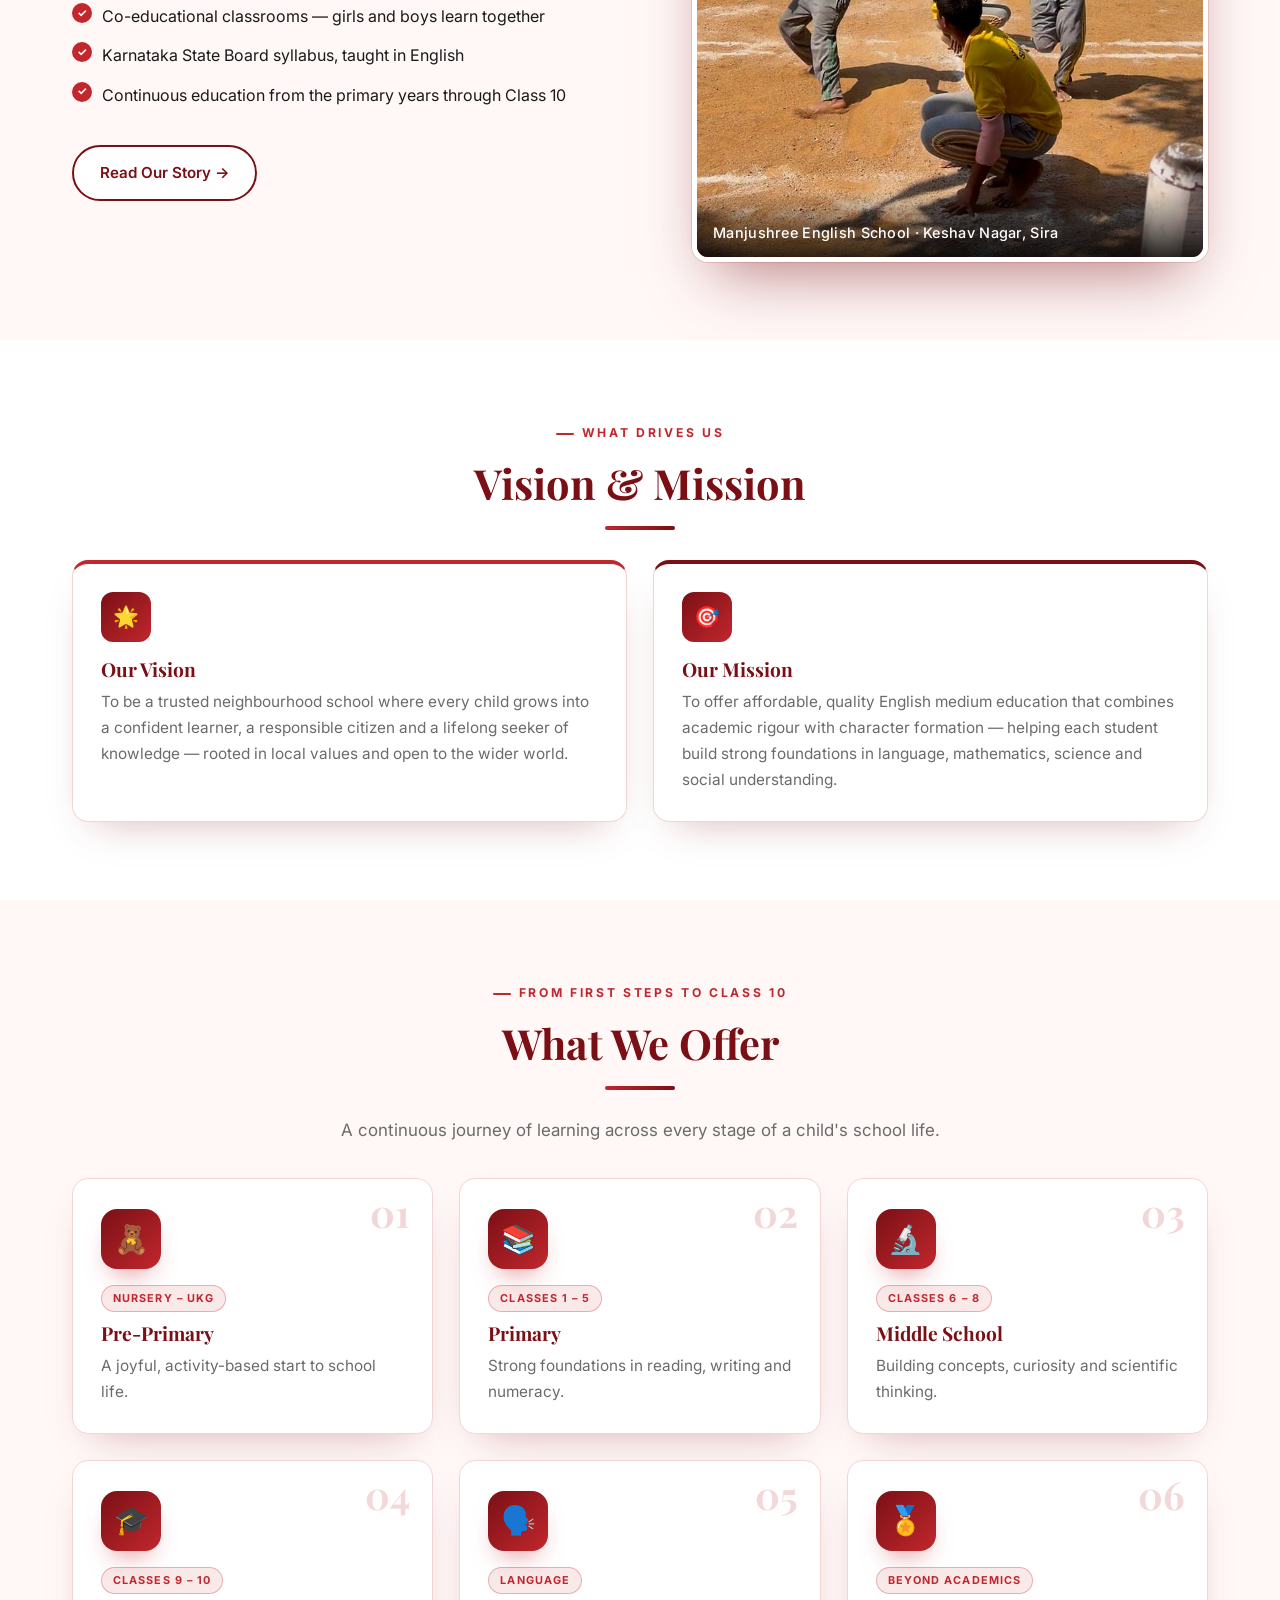
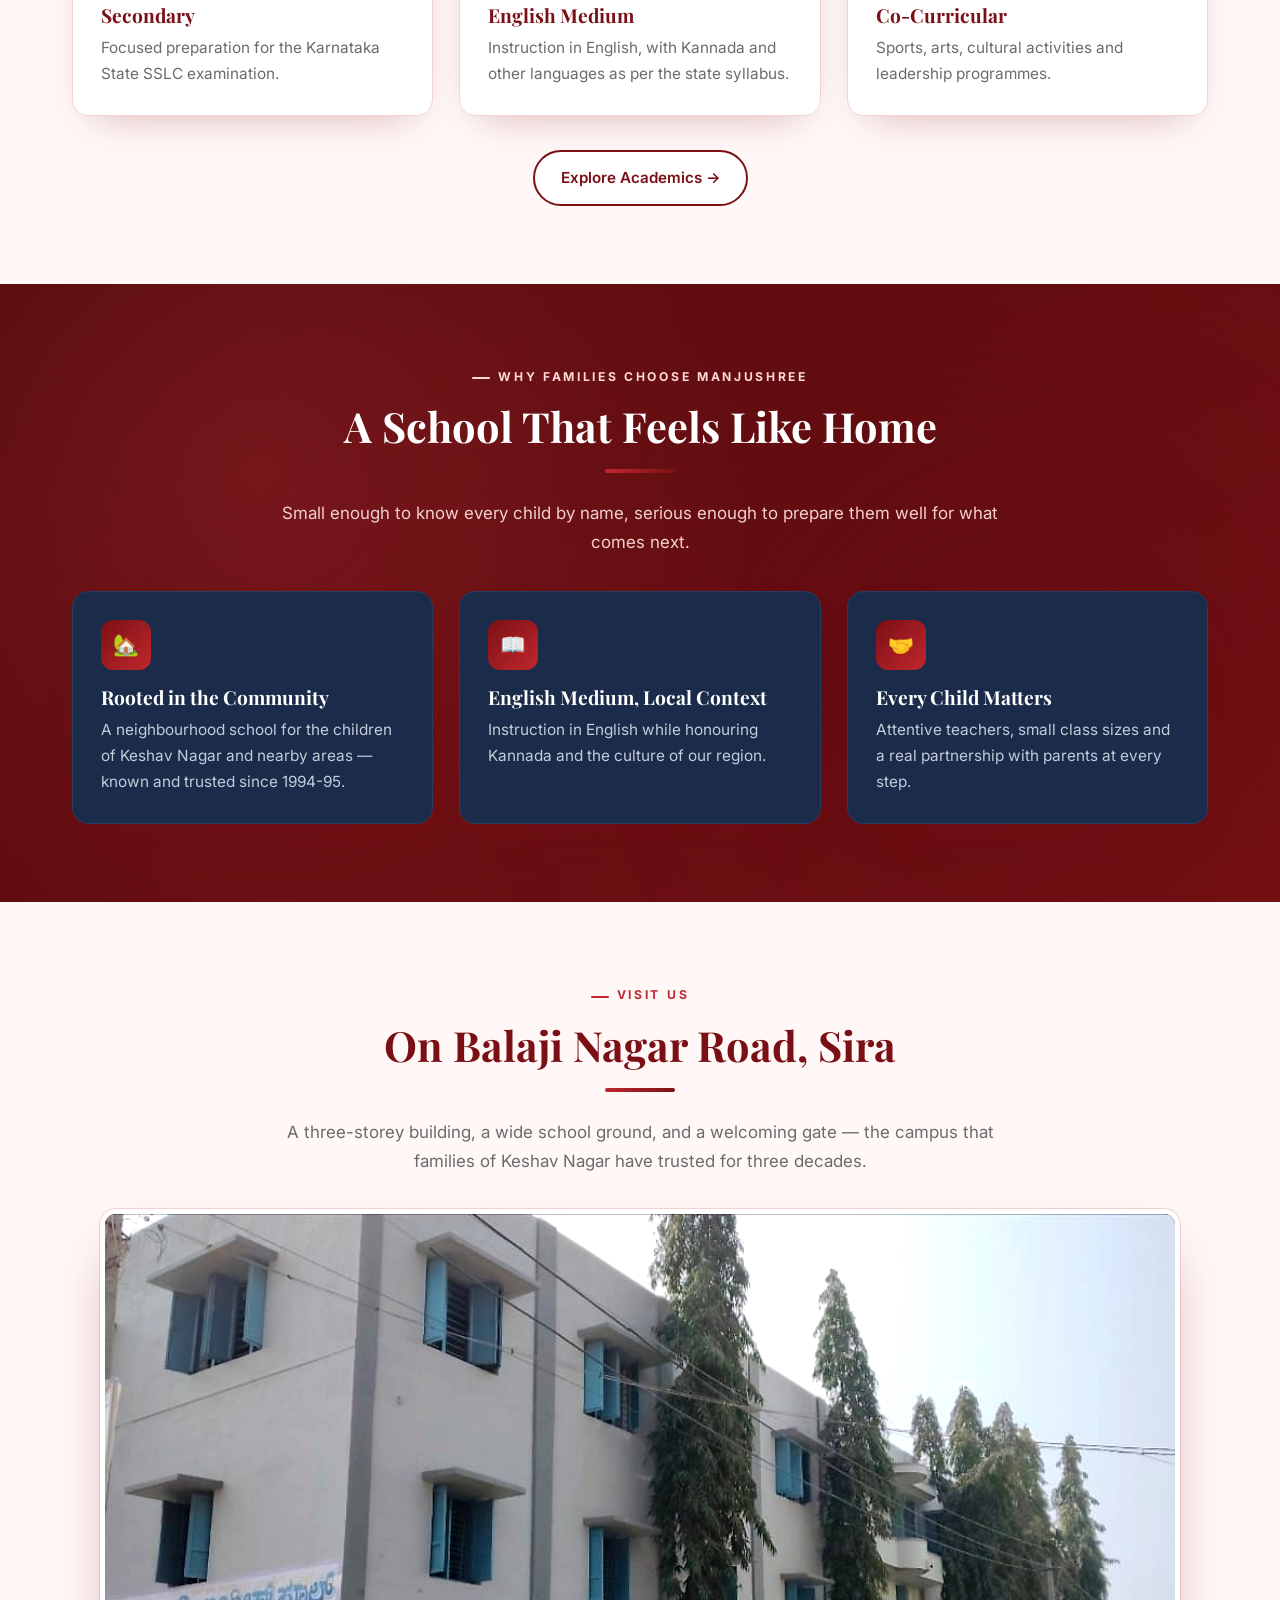
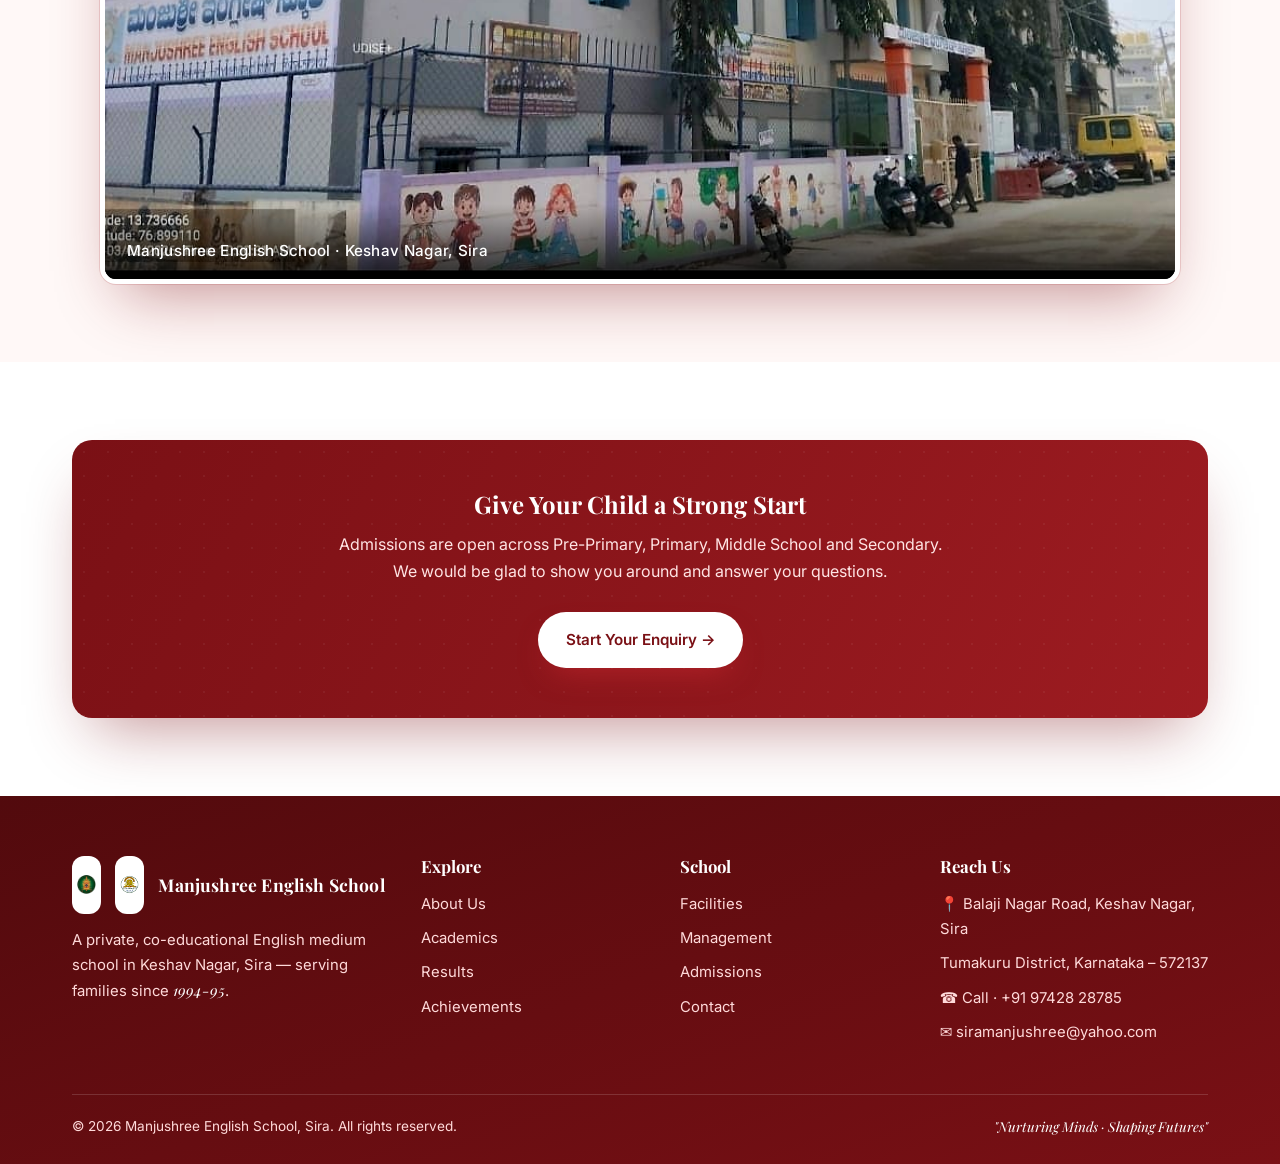
==== commit 5ec268f1: "Replace admission form PDF with the newer 328 KB version, rename download to 'Manjushree English Sch" ====
--- a/index.html
+++ b/index.html
@@ -63,7 +63,7 @@
       <p>For three decades, Manjushree English School, Sira has offered value-based English medium education to the children of Keshav Nagar and beyond — building strong foundations for a confident, curious and caring generation.</p>
       <div class="hero-cta">
         <a href="contact.html" class="btn btn-gold">Enquire About Admissions →</a>
-        <a href="assets/docs/manjushree-admission-form-2026-27.pdf" download class="btn btn-outline">&#8595; Application Form</a>
+        <a href="assets/docs/manjushree-english-school-admission-form.pdf" download="Manjushree English School Admission form.pdf" class="btn btn-outline">&#8595; Application Form</a>
       </div>
     </div>
     <a href="#welcome" class="hero-scroll" aria-label="Scroll to content"><span></span></a>
--- a/assets/css/style.css
+++ b/assets/css/style.css
@@ -858,13 +858,14 @@
   pointer-events: none;
 }
 @media (max-width: 960px) {
-  .gallery { grid-template-columns: repeat(2, 1fr); }
-  .gallery figure.wide { grid-column: span 2; }
+  /* !important so inline `grid-template-columns` overrides on the HTML still collapse to 2 columns on tablets */
+  .gallery { grid-template-columns: repeat(2, 1fr) !important; }
+  .gallery figure.wide { grid-column: span 2 !important; }
   .gallery figure.tall { grid-row: auto; aspect-ratio: 3 / 4; }
 }
 @media (max-width: 480px) {
-  .gallery { grid-template-columns: 1fr; }
-  .gallery figure.wide { grid-column: auto; aspect-ratio: 4 / 3; }
+  .gallery { grid-template-columns: 1fr !important; }
+  .gallery figure.wide { grid-column: auto !important; aspect-ratio: 4 / 3; }
 }
 
 /* Two-video row for championship highlights */
@@ -1261,6 +1262,16 @@
   .brand .crest.crest-deity { left: 44px; height: 36px; width: 36px; }
   .brand:hover .crest { transform: translateY(-50%) scale(1.1) rotate(-8deg); }
   .brand:hover .crest.crest-deity { transform: translateY(-50%) scale(1.1) rotate(8deg); }
+  /* on very narrow phones the two crests together crowd out the school name — hide the
+     decorative deity emblem below 560px and let the trust logo stand alone */
+  @media (max-width: 560px) {
+    .brand .crest.crest-deity { display: none; }
+    .brand > span { padding-left: 44px; padding-right: 44px; text-align: center; }
+  }
+  @media (max-width: 380px) {
+    .site-header .brand-name { font-size: 1rem; }
+    .site-header .brand-sub  { font-size: .56rem; }
+  }
   .brand > span { display: inline-flex; flex-direction: column; align-items: center; gap: 2px; }
   .brand > span br { display: none; }
   .site-header .brand-name { font-size: 1.12rem; letter-spacing: .005em; }
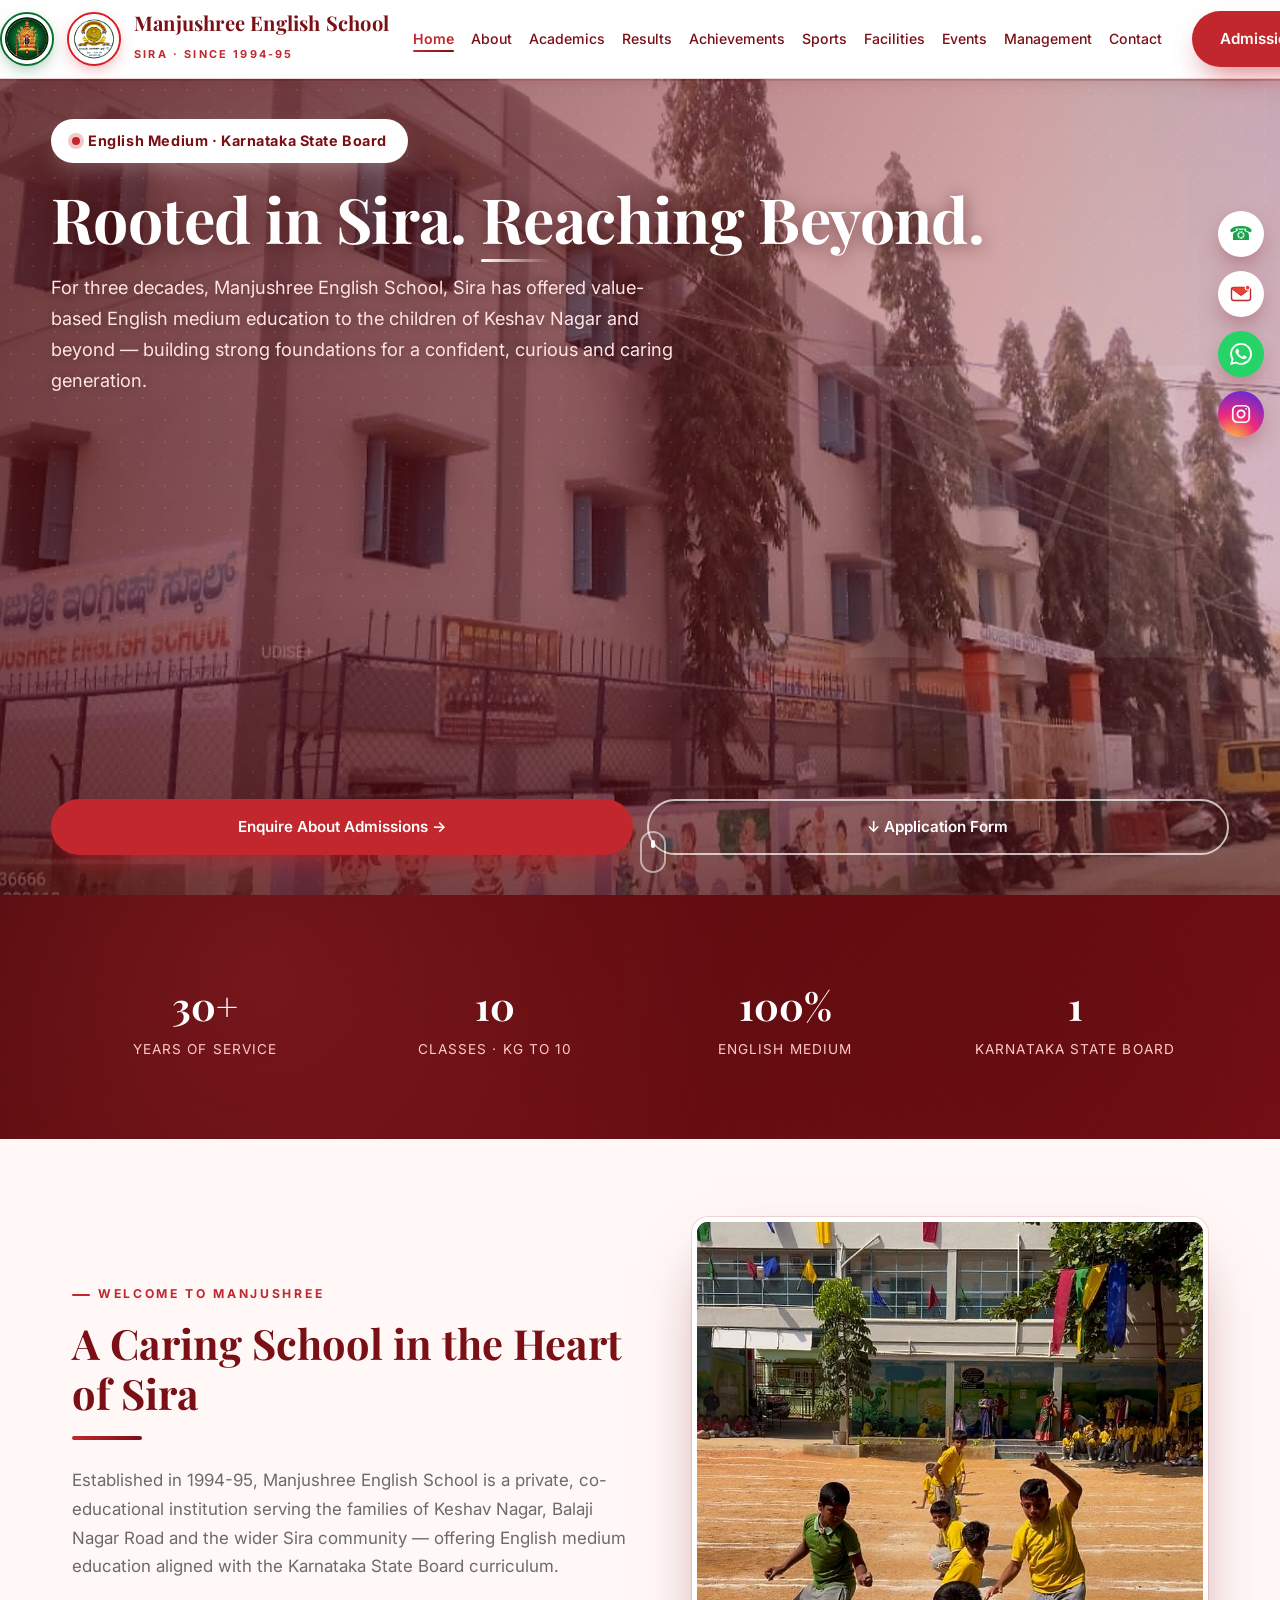
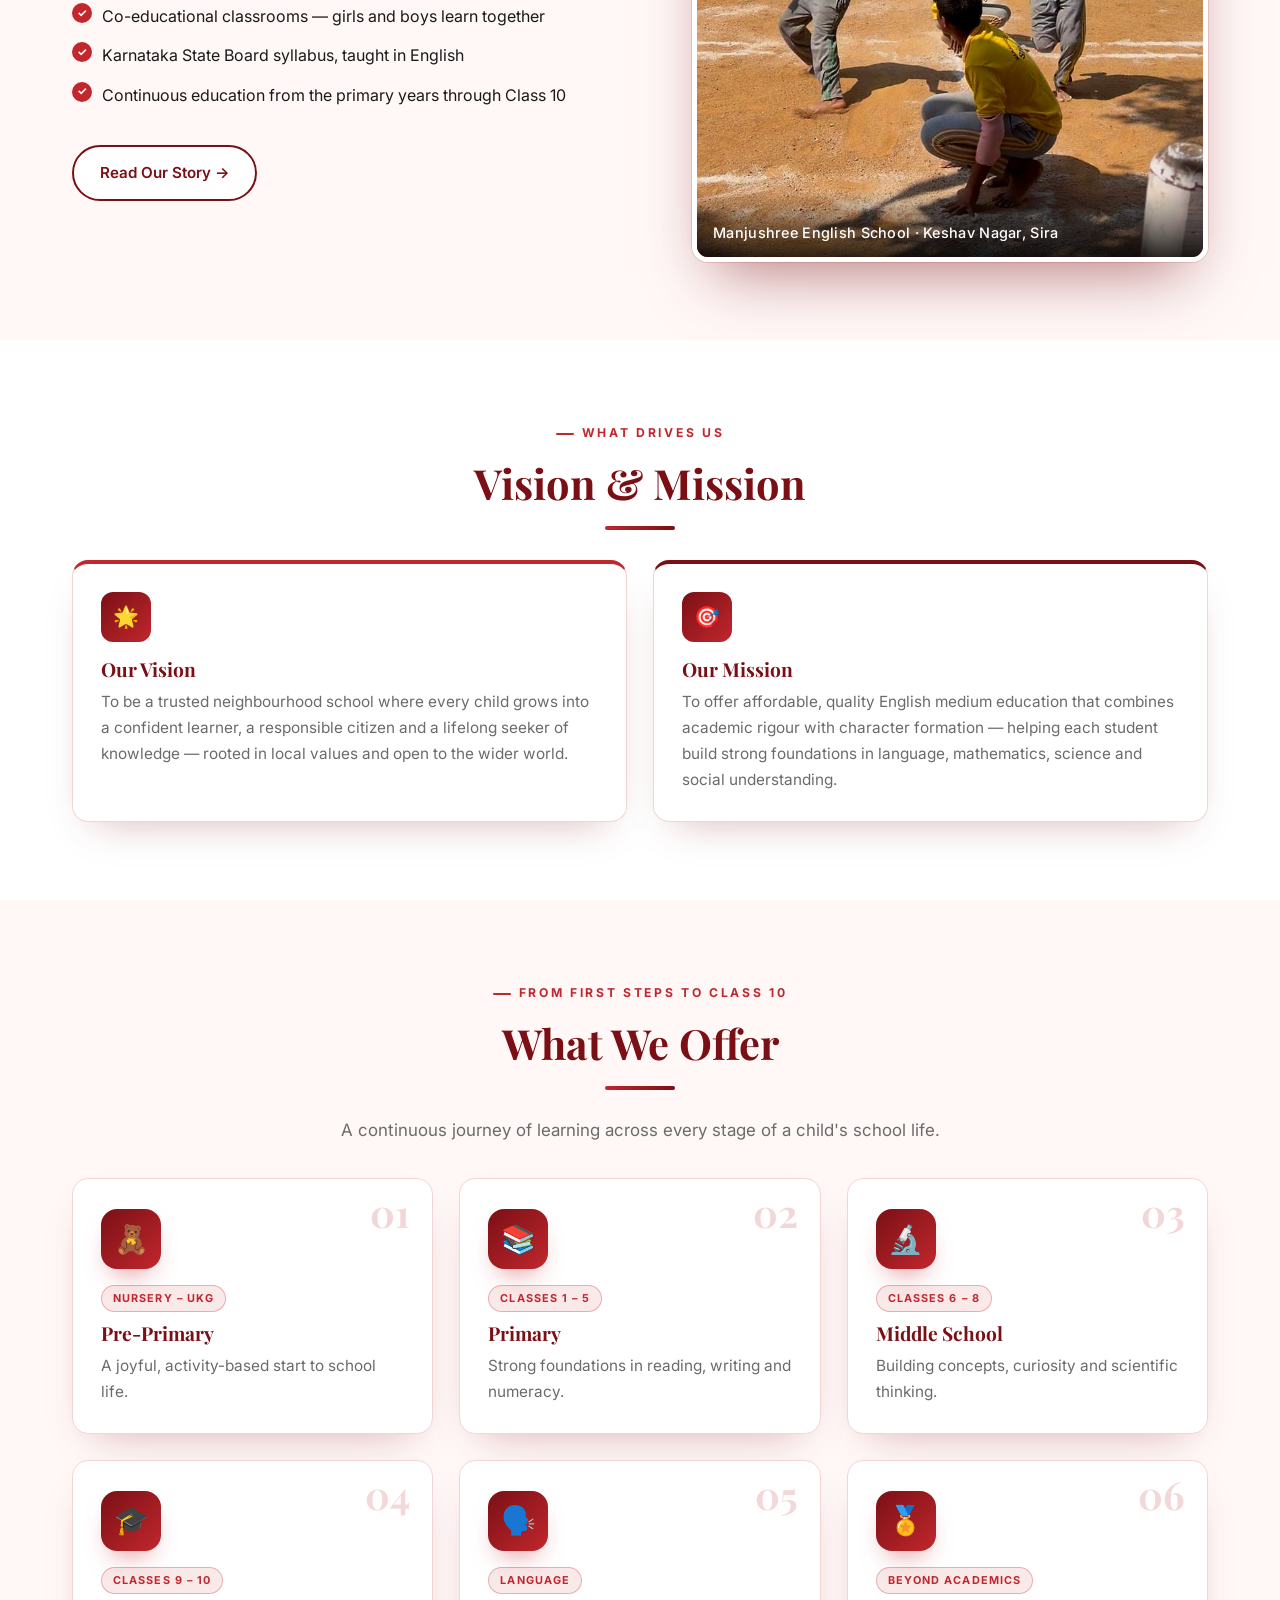
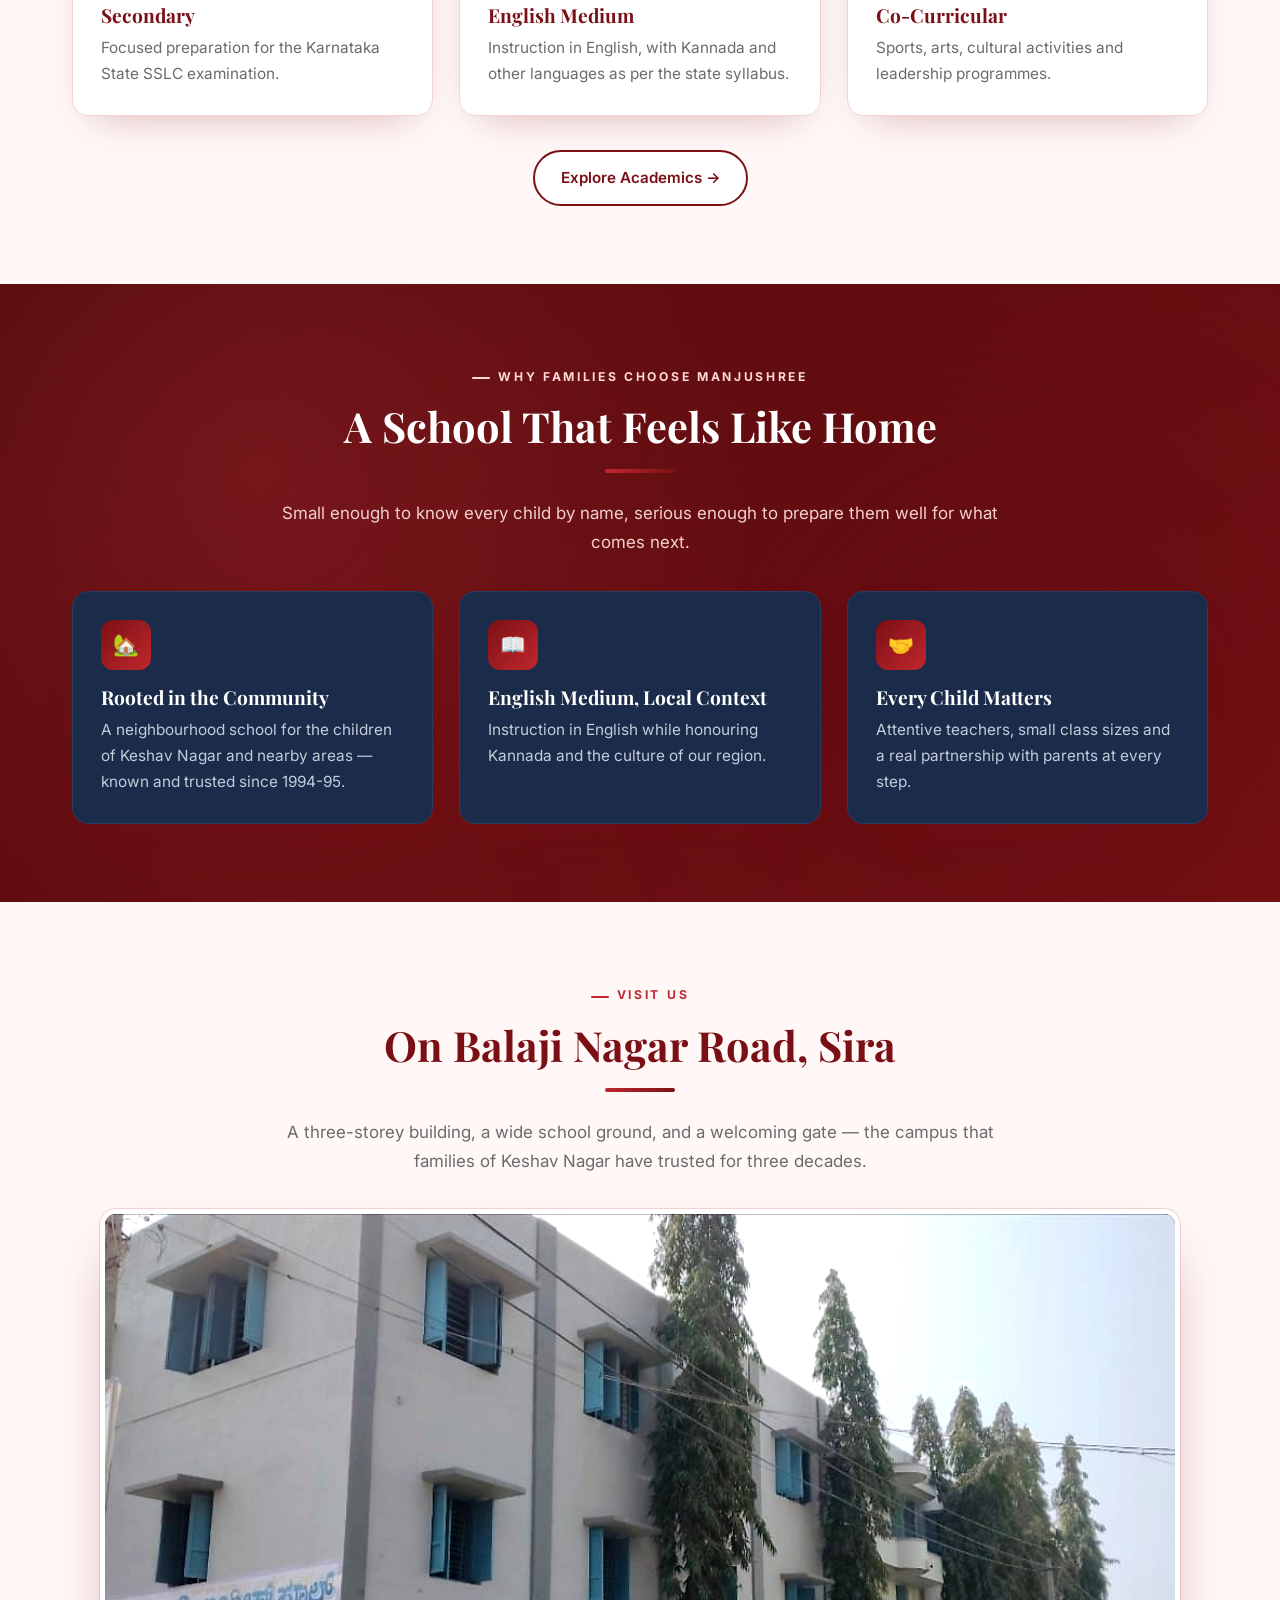
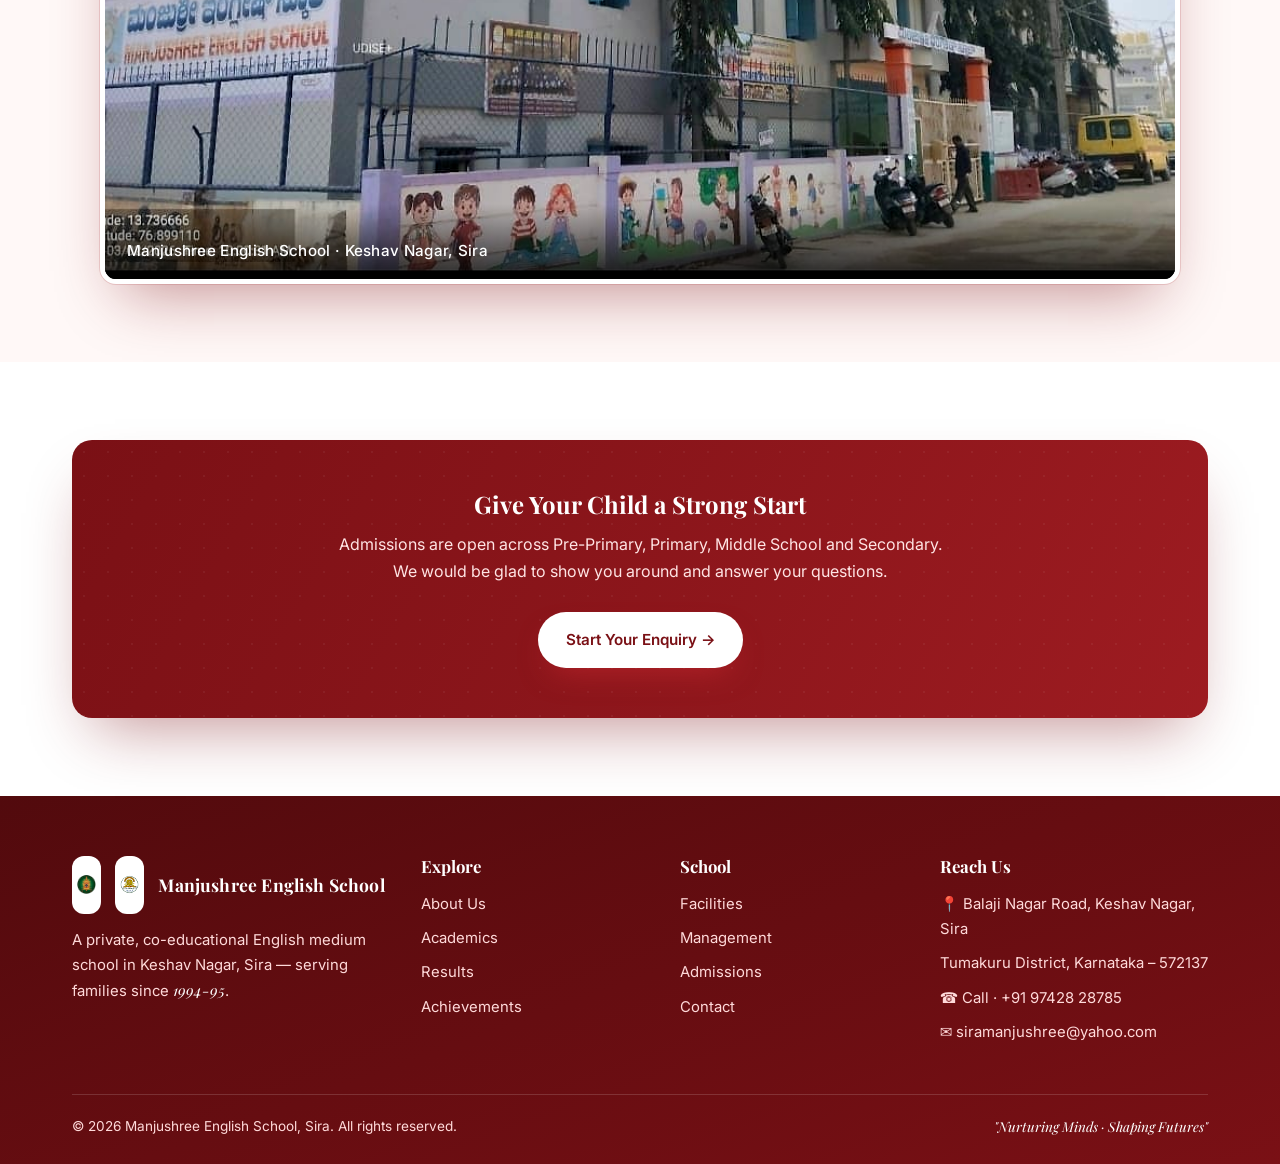
==== commit 68b31f04: "Upgrade mail FAB: colourful envelope SVG on white background" ====
--- a/index.html
+++ b/index.html
@@ -19,7 +19,7 @@
       <span class="cf-ico">&#9742;&#65038;</span><span class="cf-label">Call · +91 97428 28785</span>
     </a>
     <a href="mailto:siramanjushree@yahoo.com" class="contact-fab-btn cf-mail" aria-label="Email Manjushree English School">
-      <span class="cf-ico">&#9993;&#65038;</span><span class="cf-label">siramanjushree@yahoo.com</span>
+      <span class="cf-ico"><svg viewBox="0 0 24 24" fill="none" aria-hidden="true"><rect x="2.5" y="5.5" width="19" height="13" rx="2.6" fill="#ffffff" stroke="#c1272d" stroke-width="1.4"/><path d="M3 6.4 L12 13 L21 6.4" stroke="#c1272d" stroke-width="1.6" fill="none" stroke-linecap="round" stroke-linejoin="round"/><path d="M3 6.4 L12 13 L21 6.4 L21 6.2 Q21 5.5 20 5.5 L4 5.5 Q3 5.5 3 6.2 Z" fill="#ea4335"/><circle cx="18.6" cy="5.6" r="2.4" fill="#ea4335" stroke="#fff" stroke-width="1.1"/></svg></span><span class="cf-label">siramanjushree@yahoo.com</span>
     </a>
     <a href="https://wa.me/919742828785" target="_blank" rel="noopener" class="contact-fab-btn cf-whats" aria-label="Message us on WhatsApp"><span class="cf-ico"><svg viewBox="0 0 24 24" fill="currentColor" aria-hidden="true"><path d="M20.52 3.45A11.87 11.87 0 0 0 12.05 0C5.5 0 .14 5.34.14 11.9c0 2.1.55 4.14 1.6 5.94L0 24l6.35-1.65a11.9 11.9 0 0 0 5.7 1.44h.01c6.55 0 11.9-5.33 11.91-11.9 0-3.17-1.24-6.16-3.45-8.44Zm-8.47 18.3h-.01a9.87 9.87 0 0 1-5.03-1.38l-.36-.21-3.74.98 1-3.67-.23-.37a9.86 9.86 0 0 1-1.51-5.26c0-5.45 4.44-9.88 9.89-9.88 2.64 0 5.12 1.03 6.99 2.9a9.83 9.83 0 0 1 2.89 6.99c0 5.45-4.43 9.9-9.89 9.9Zm5.42-7.4c-.3-.15-1.76-.87-2.03-.97-.27-.1-.47-.15-.67.15-.2.3-.77.97-.94 1.16-.17.2-.35.23-.64.08-.3-.15-1.26-.46-2.39-1.48-.88-.78-1.48-1.76-1.65-2.06-.17-.3-.02-.46.13-.6.14-.14.3-.35.45-.52.15-.18.2-.3.3-.5.1-.2.05-.37-.02-.52-.08-.15-.67-1.61-.92-2.2-.24-.58-.49-.5-.67-.51-.17-.01-.37-.01-.57-.01-.2 0-.52.07-.79.37s-1.04 1.02-1.04 2.48c0 1.46 1.07 2.87 1.22 3.07.15.2 2.1 3.2 5.08 4.49.7.3 1.26.49 1.69.62.71.23 1.36.2 1.87.12.57-.08 1.76-.72 2-1.41.25-.7.25-1.29.18-1.41-.08-.13-.28-.2-.57-.35Z"/></svg></span><span class="cf-label">WhatsApp · +91 97428 28785</span></a>
     <a href="https://instagram.com/manjushree.school" target="_blank" rel="noopener" class="contact-fab-btn cf-insta" aria-label="Follow us on Instagram"><span class="cf-ico"><svg viewBox="0 0 24 24" fill="none" stroke="currentColor" stroke-width="1.9" stroke-linecap="round" stroke-linejoin="round" aria-hidden="true"><rect x="3" y="3" width="18" height="18" rx="5" ry="5"/><path d="M16 11.4A4 4 0 1 1 12.6 8 4 4 0 0 1 16 11.4Z"/><line x1="17.6" y1="6.4" x2="17.61" y2="6.4"/></svg></span><span class="cf-label">@manjushree.school</span></a>
--- a/assets/css/style.css
+++ b/assets/css/style.css
@@ -214,12 +214,15 @@
 }
 .contact-fab:hover .cf-label { opacity: 1; transform: translateY(-50%) translateX(0); }
 .cf-call  { background: #ffffff; color: #16a34a; }
-.cf-mail  { background: linear-gradient(135deg, var(--red-dark), var(--red)); }
+/* mail button: white background so the coloured envelope + red flap show clearly (matches modern mail-app icon aesthetic) */
+.cf-mail  { background: #ffffff; }
+.cf-mail .cf-ico { display: grid; place-items: center; padding: 0; }
 .cf-whats { background: #25d366; color: #fff; }
 .cf-insta { background: radial-gradient(circle at 30% 110%, #f9ce34 0%, #ee2a7b 45%, #6228d7 90%); color: #fff; }
 .contact-fab-btn svg { width: 22px; height: 22px; display: block; }
 .cf-call svg { color: #16a34a; }
-.cf-whats svg, .cf-insta svg, .cf-mail svg { color: #fff; }
+.cf-mail svg { width: 24px; height: 24px; }
+.cf-whats svg, .cf-insta svg { color: #fff; }
 @media (max-width: 760px) {
   .contact-fab { right: 10px; gap: 10px; top: 50%; }
   .contact-fab-btn { width: 40px; height: 40px; }
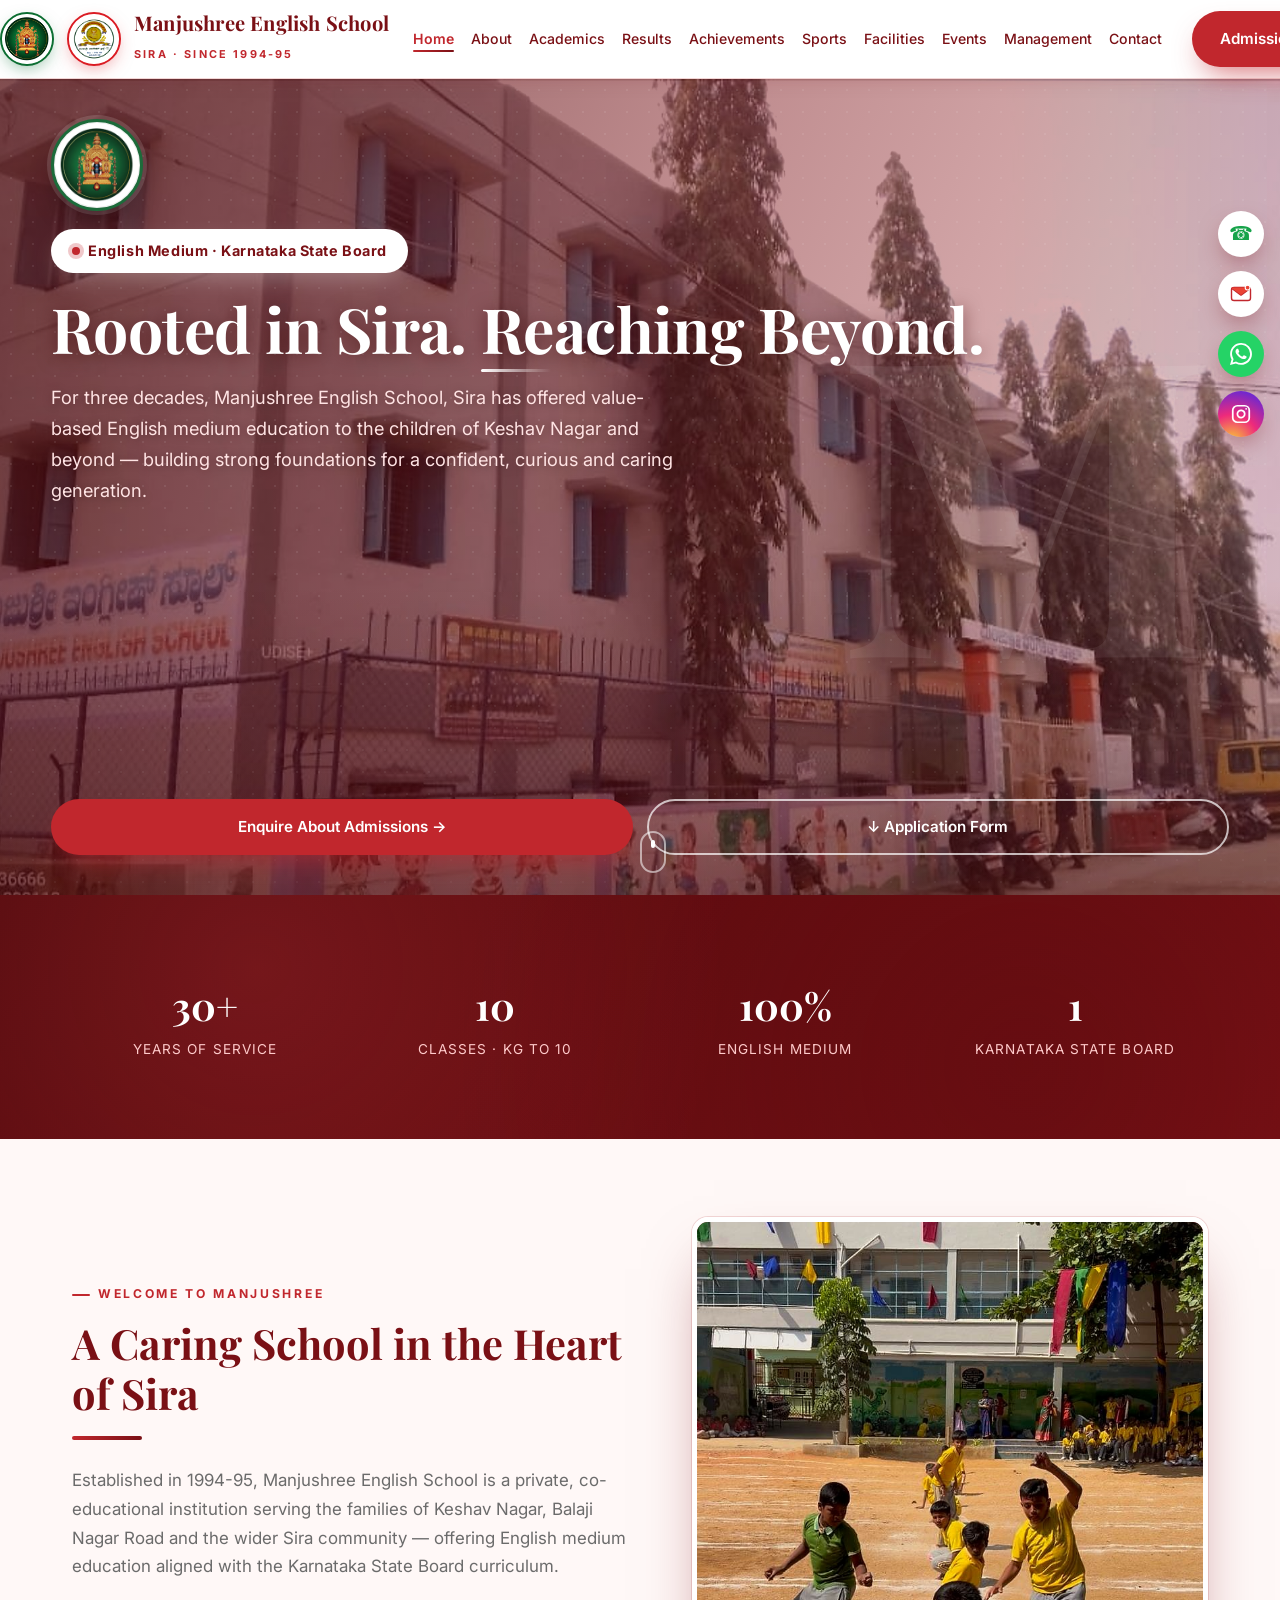
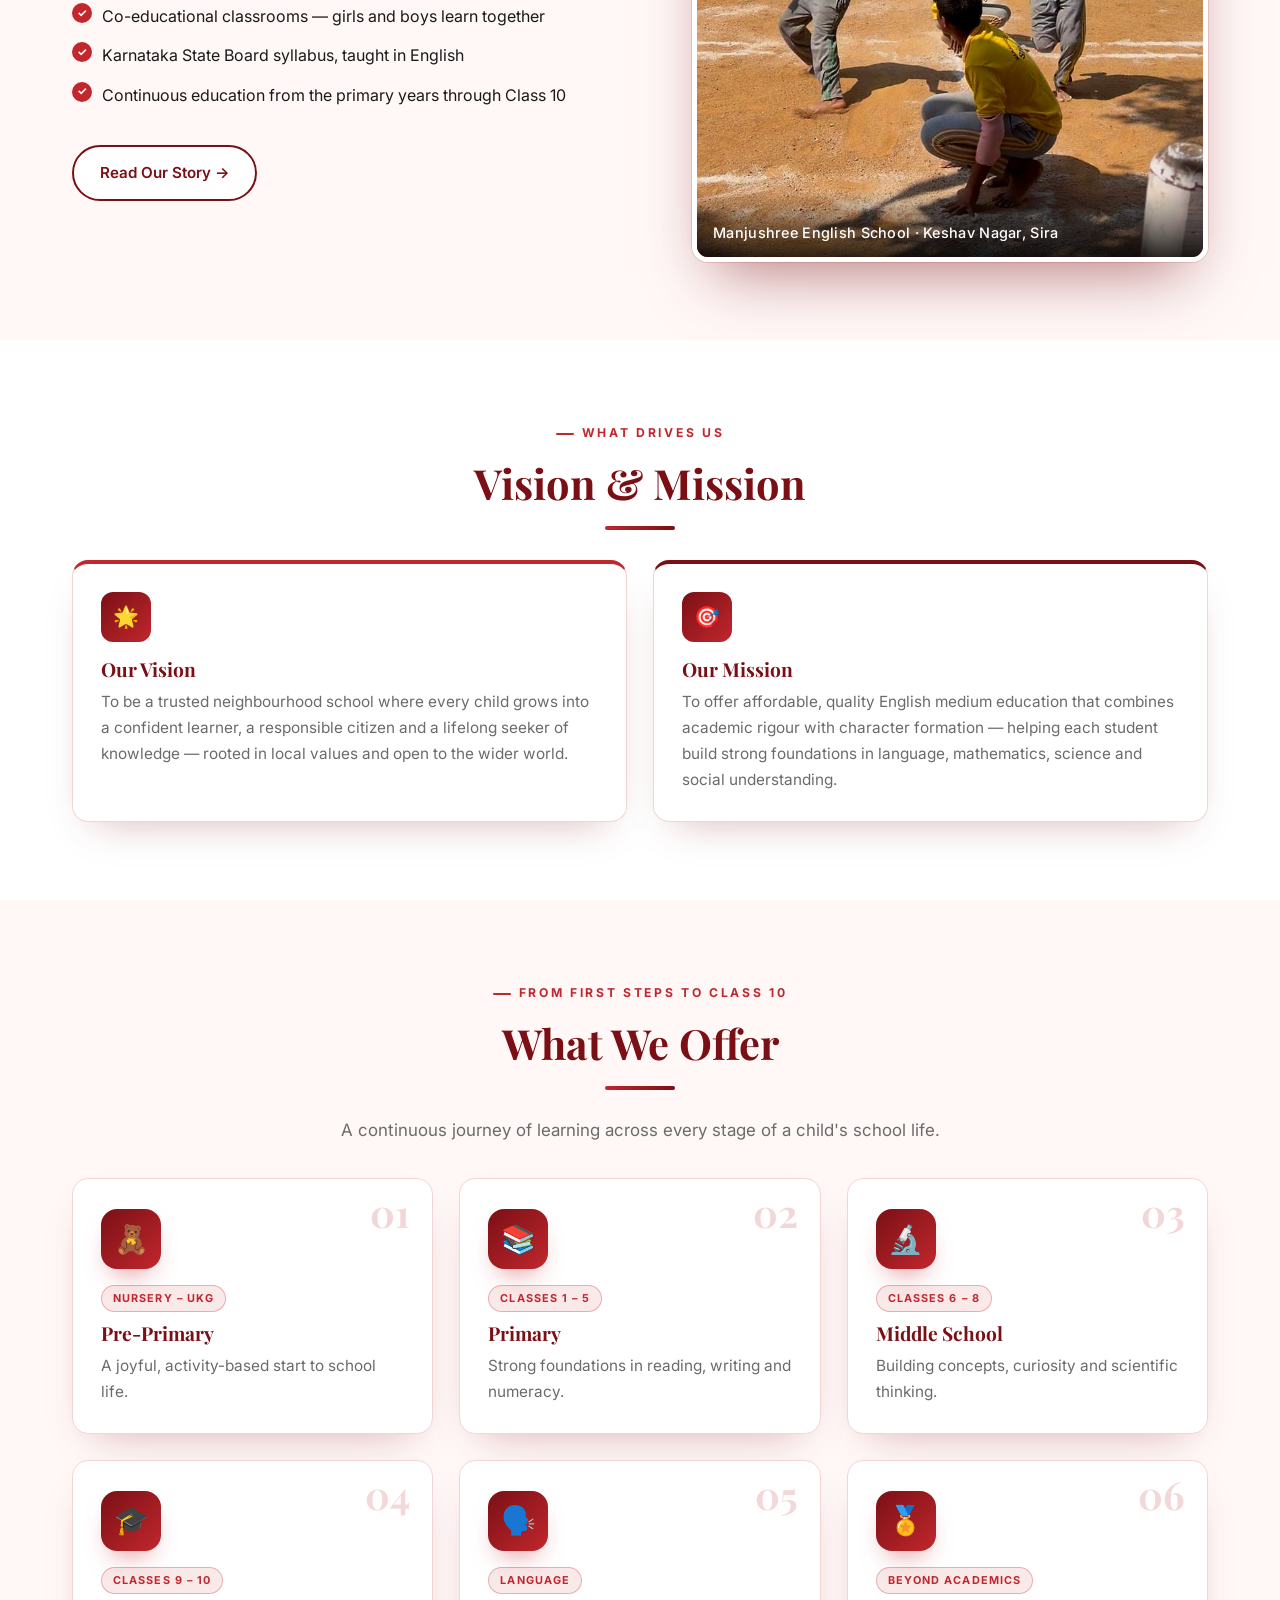
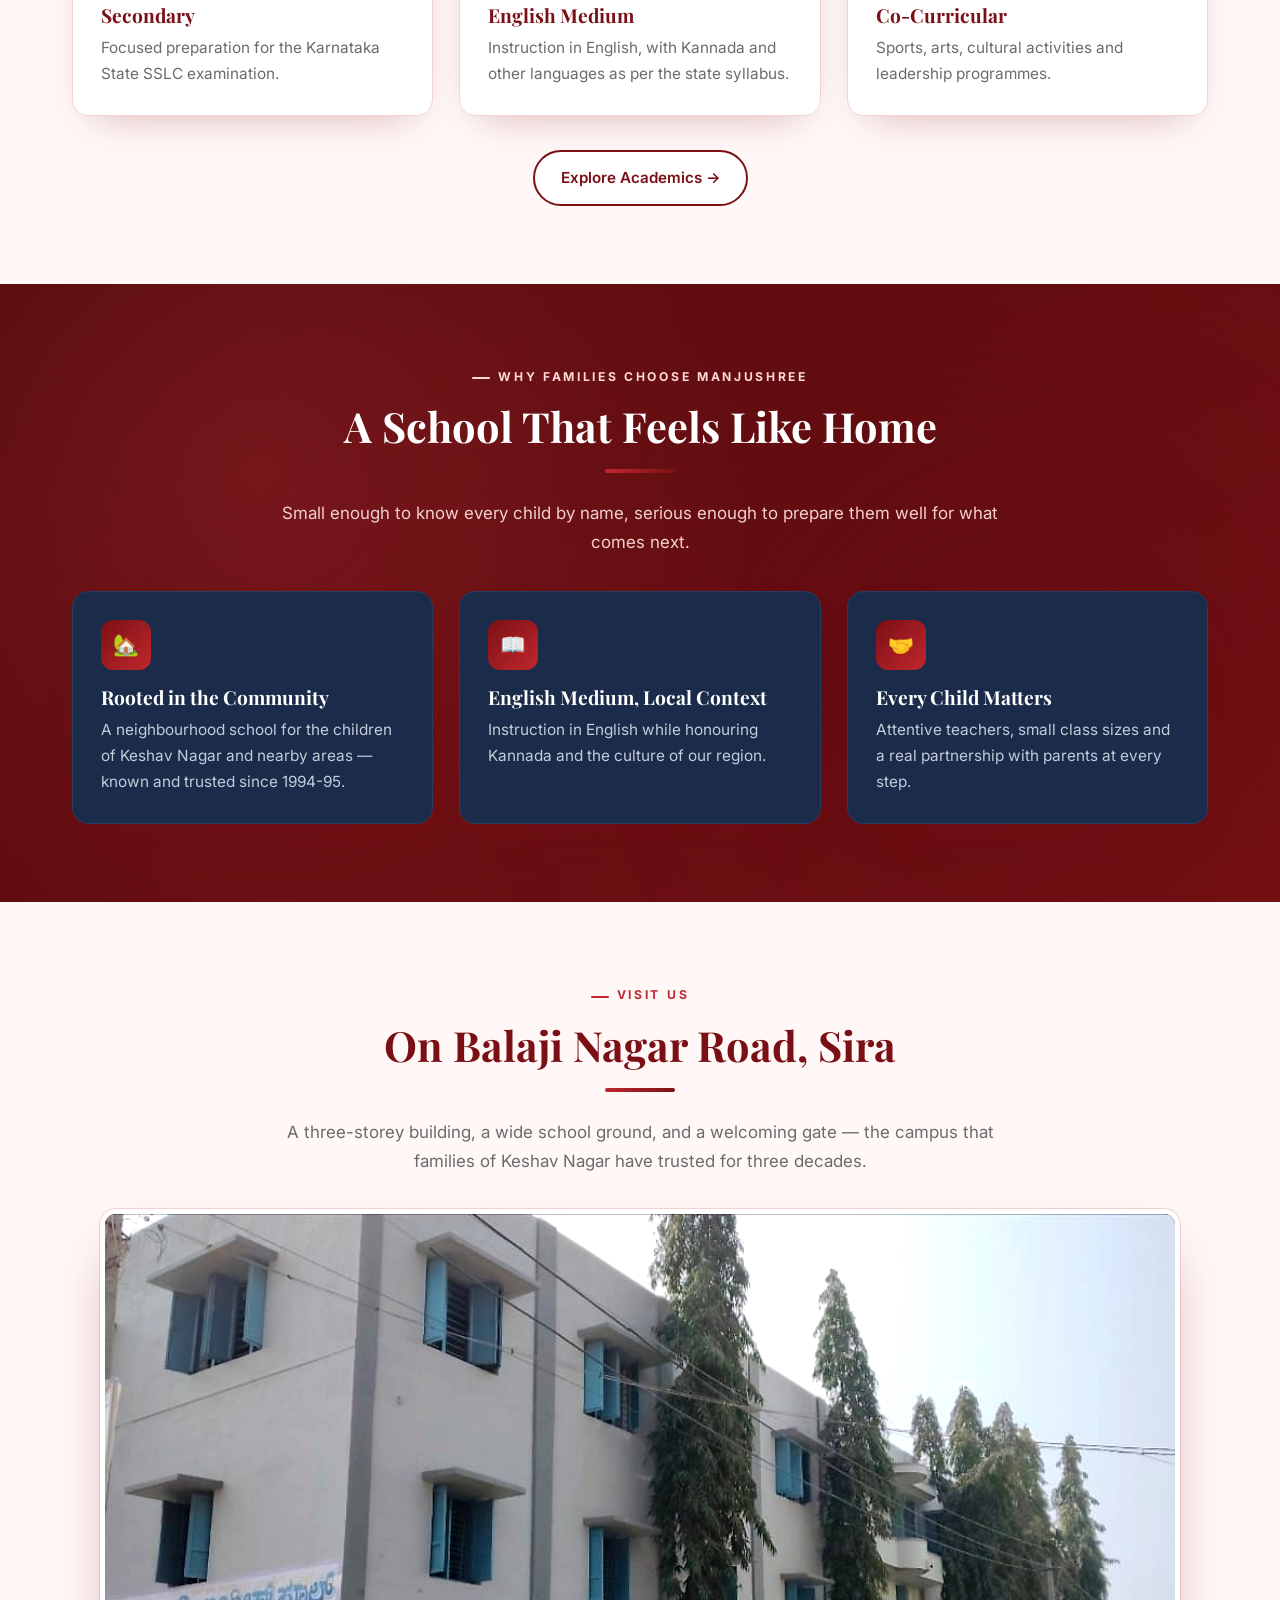
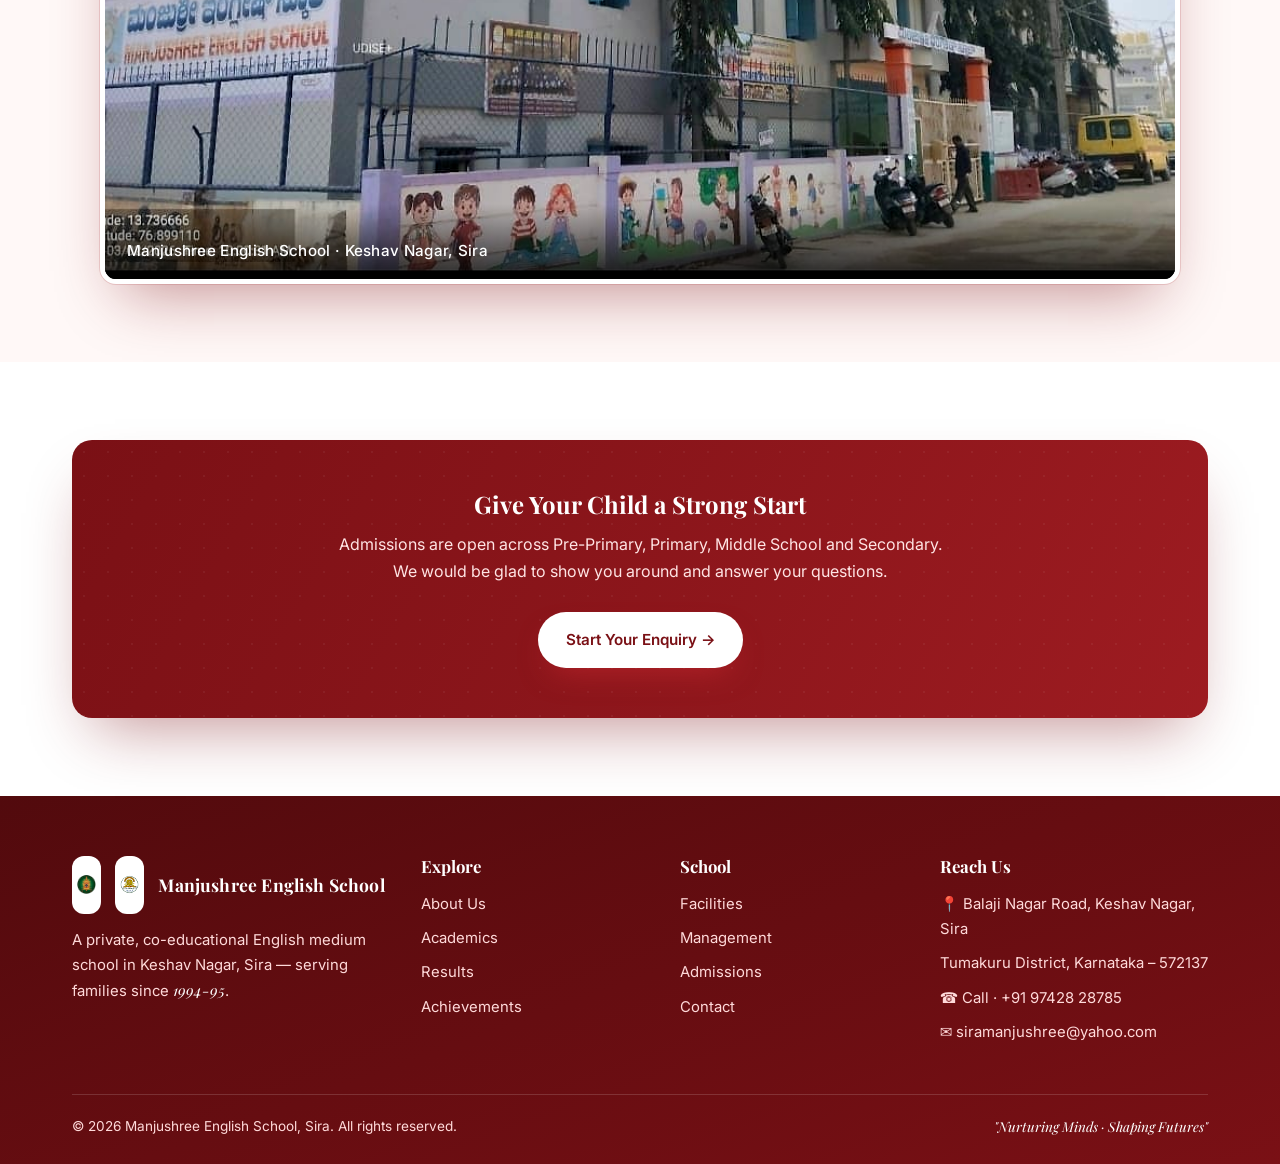
==== commit 907f6b19: "Hero: add deity emblem medallion above the 'English Medium' chip" ====
--- a/index.html
+++ b/index.html
@@ -58,6 +58,7 @@
   <section class="hero">
     <span class="hero-mark" aria-hidden="true">M</span>
     <div class="container hero-inner">
+      <img class="hero-deity" src="assets/img/deity.png" alt="Manjushree Vidya Samsthe deity emblem" onerror="this.style.display='none'" />
       <span class="chip hero-eyebrow"><span class="dot"></span> English Medium · Karnataka State Board</span>
       <h1>Rooted in Sira. <span class="accent">Reaching Beyond.</span></h1>
       <p>For three decades, Manjushree English School, Sira has offered value-based English medium education to the children of Keshav Nagar and beyond — building strong foundations for a confident, curious and caring generation.</p>
--- a/assets/css/style.css
+++ b/assets/css/style.css
@@ -345,6 +345,34 @@
   min-height: calc(100svh - 84px);
   display: flex; flex-direction: column; justify-content: flex-start;
   animation: fadeUp .9s var(--ease-out) both;
+}
+
+/* Deity emblem crowning the hero — a small circular medallion above the eyebrow chip */
+.hero-deity {
+  align-self: flex-start;
+  width: 92px; height: 92px;
+  object-fit: contain;
+  border-radius: 50%;
+  background: #fff;
+  padding: 5px;
+  border: 3px solid #1c6b3a;
+  box-shadow:
+    0 12px 30px -10px rgba(0,0,0,.45),
+    0 0 0 4px rgba(255,255,255,.14),
+    inset 0 0 0 1px rgba(0,0,0,.08);
+  margin: 0 0 18px;
+  animation: fadeUp .8s var(--ease-out) both;
+  transition: transform .5s var(--ease-back), box-shadow .3s ease;
+}
+.hero-deity:hover {
+  transform: scale(1.06) rotate(-3deg);
+  box-shadow:
+    0 18px 40px -10px rgba(0,0,0,.6),
+    0 0 0 6px rgba(255,255,255,.22),
+    inset 0 0 0 1px rgba(0,0,0,.08);
+}
+@media (max-width: 760px) {
+  .hero-deity { width: 76px; height: 76px; margin-bottom: 14px; padding: 4px; border-width: 2px; }
 }
 
 .hero .hero-eyebrow {
@@ -1265,15 +1293,17 @@
   .brand .crest.crest-deity { left: 44px; height: 36px; width: 36px; }
   .brand:hover .crest { transform: translateY(-50%) scale(1.1) rotate(-8deg); }
   .brand:hover .crest.crest-deity { transform: translateY(-50%) scale(1.1) rotate(8deg); }
-  /* on very narrow phones the two crests together crowd out the school name — hide the
-     decorative deity emblem below 560px and let the trust logo stand alone */
-  @media (max-width: 560px) {
-    .brand .crest.crest-deity { display: none; }
-    .brand > span { padding-left: 44px; padding-right: 44px; text-align: center; }
+  /* on phones the two crests together crowd out the school name — hide the
+     decorative deity emblem across the mobile-phone range and let the trust
+     logo stand alone. Tablets (760px+) still have room for both. */
+  @media (max-width: 760px) {
+    .brand .crest.crest-deity { display: none !important; }
+    .brand > span { padding-left: 52px; padding-right: 48px; text-align: center; }
   }
-  @media (max-width: 380px) {
+  @media (max-width: 400px) {
     .site-header .brand-name { font-size: 1rem; }
     .site-header .brand-sub  { font-size: .56rem; }
+    .brand > span { padding-left: 48px; padding-right: 44px; }
   }
   .brand > span { display: inline-flex; flex-direction: column; align-items: center; gap: 2px; }
   .brand > span br { display: none; }
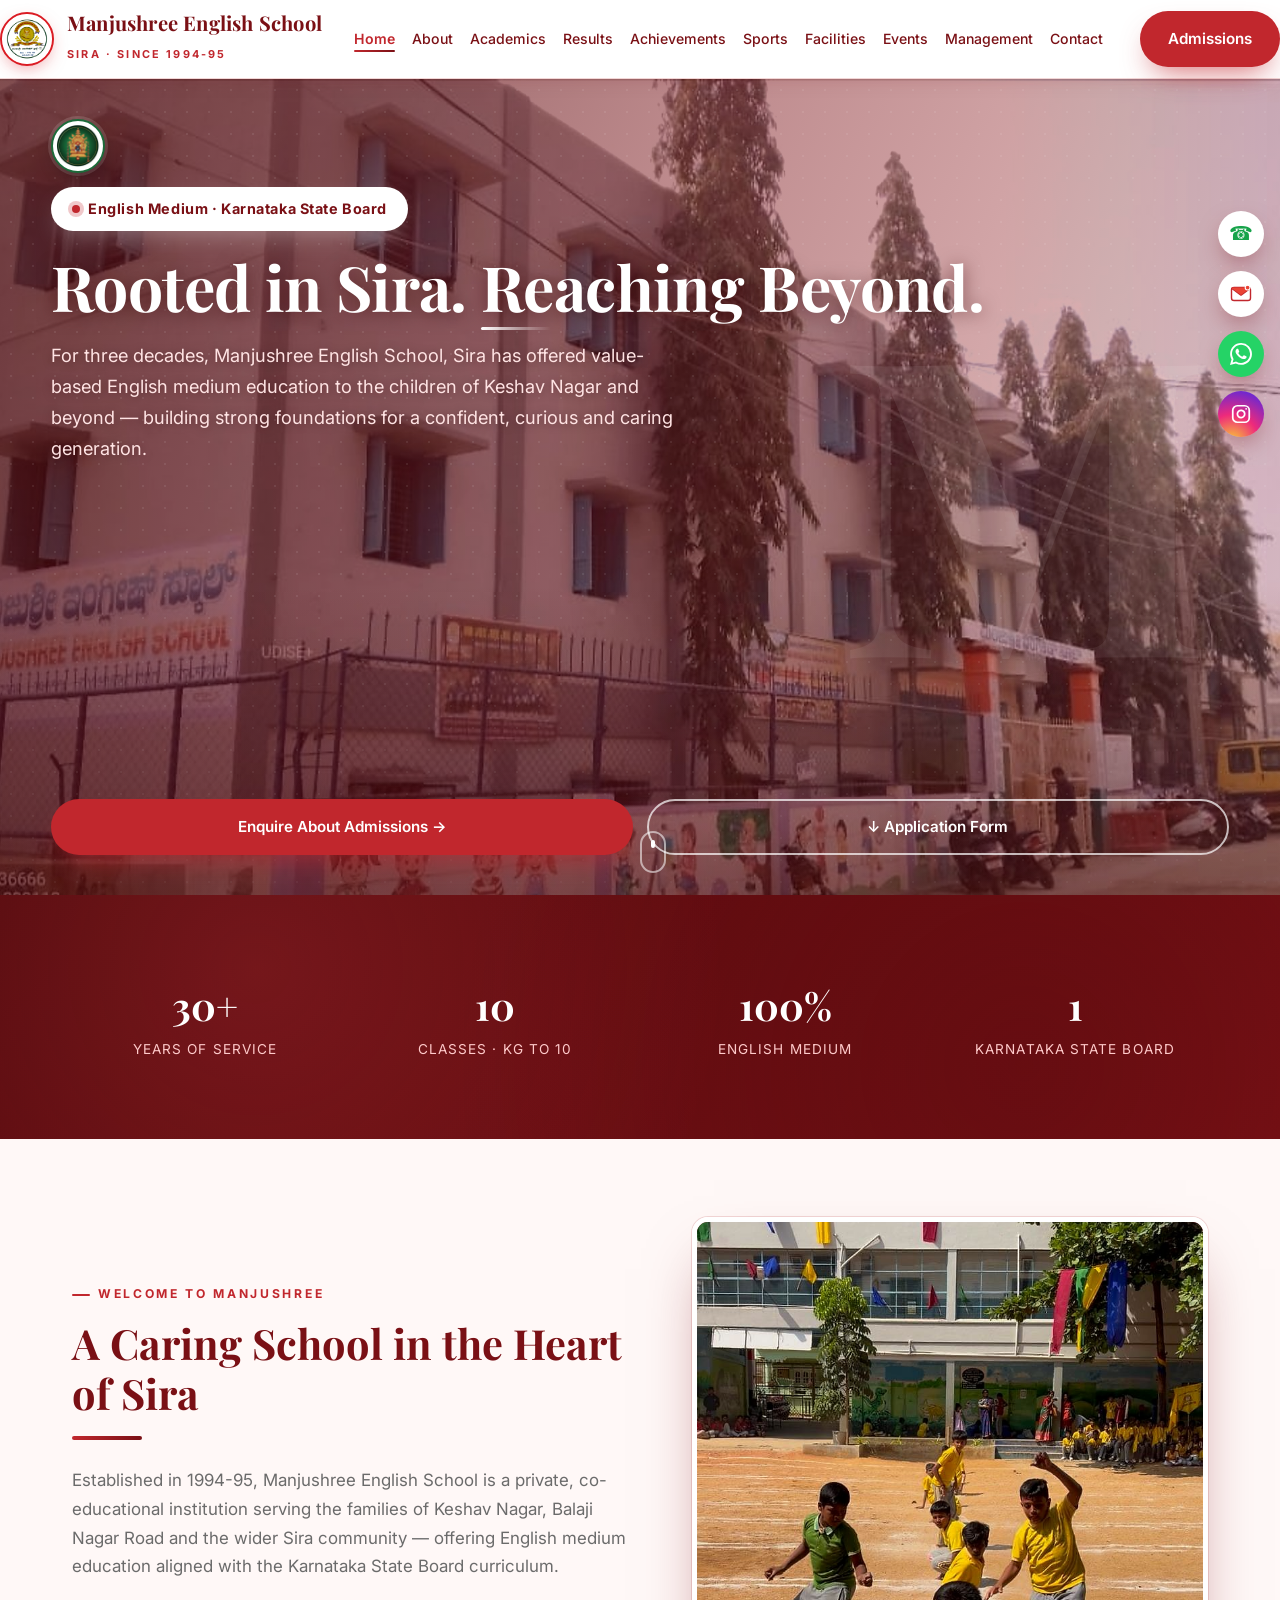
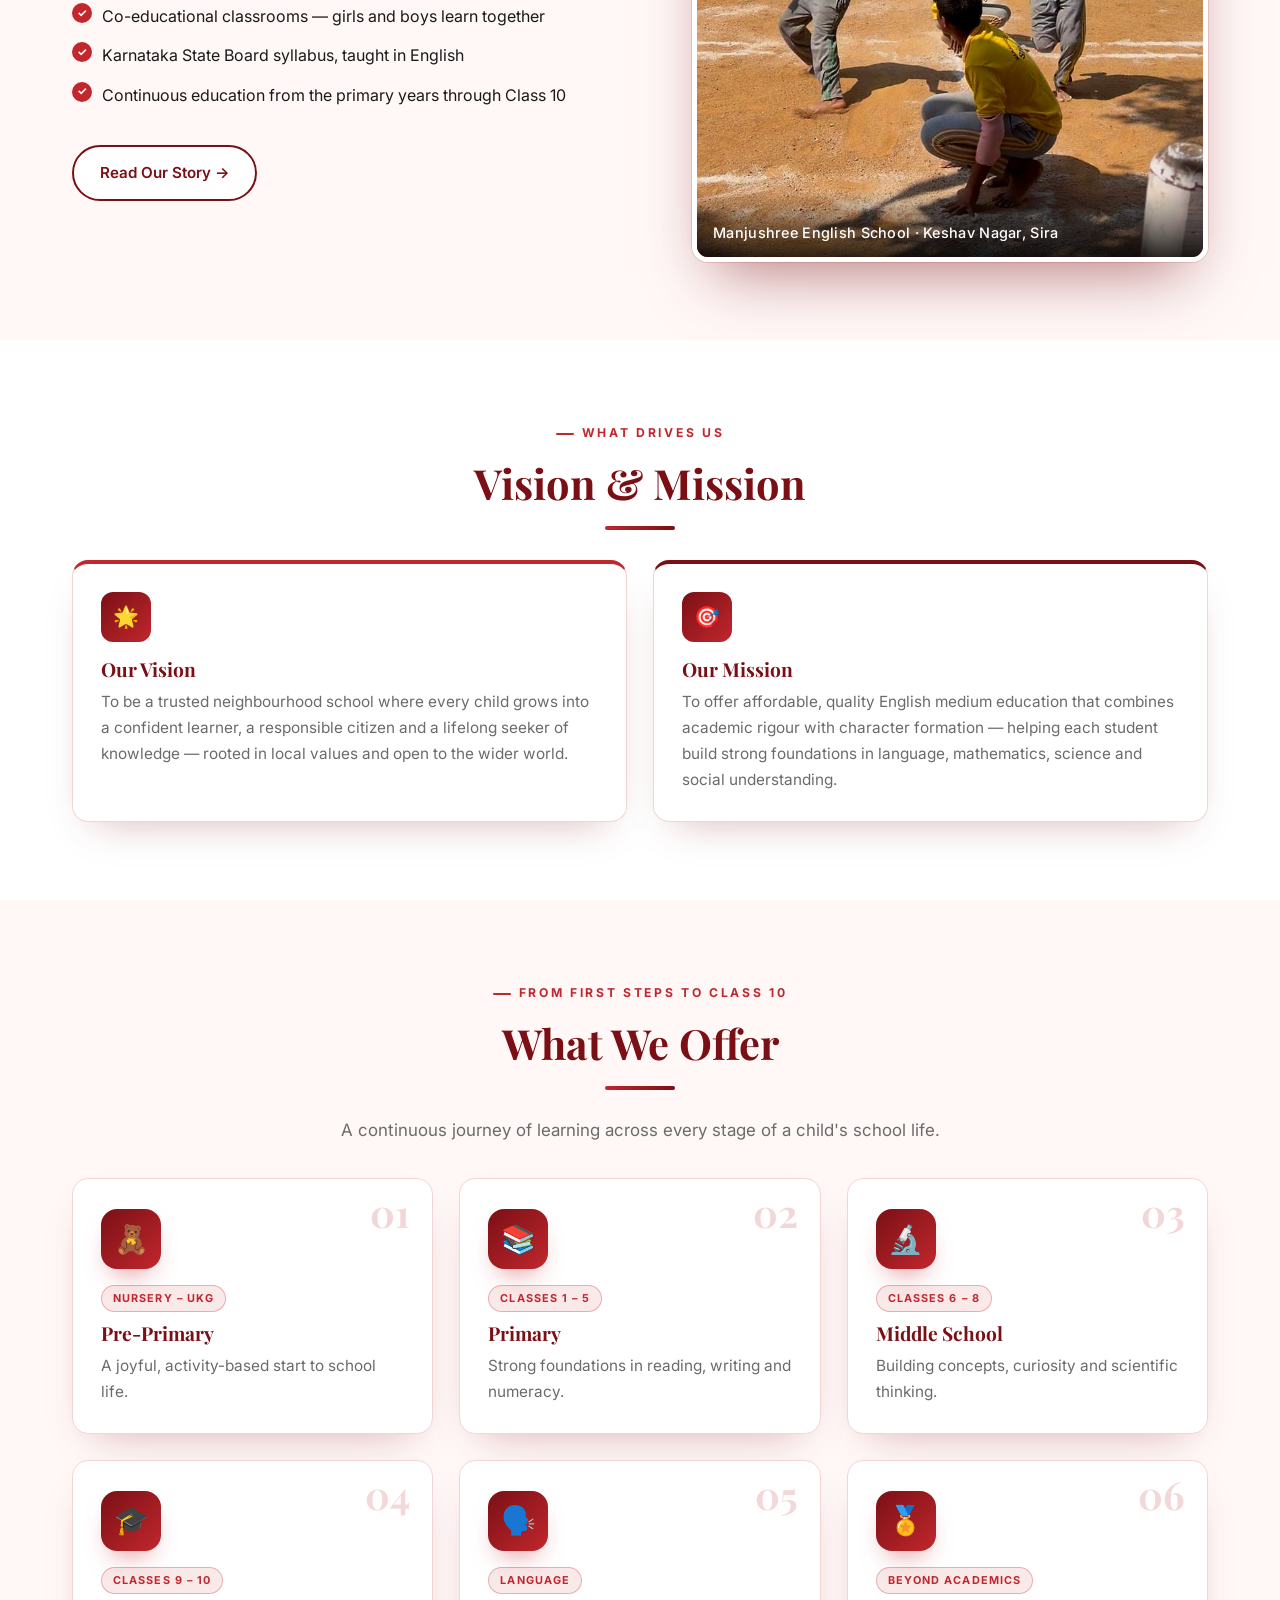
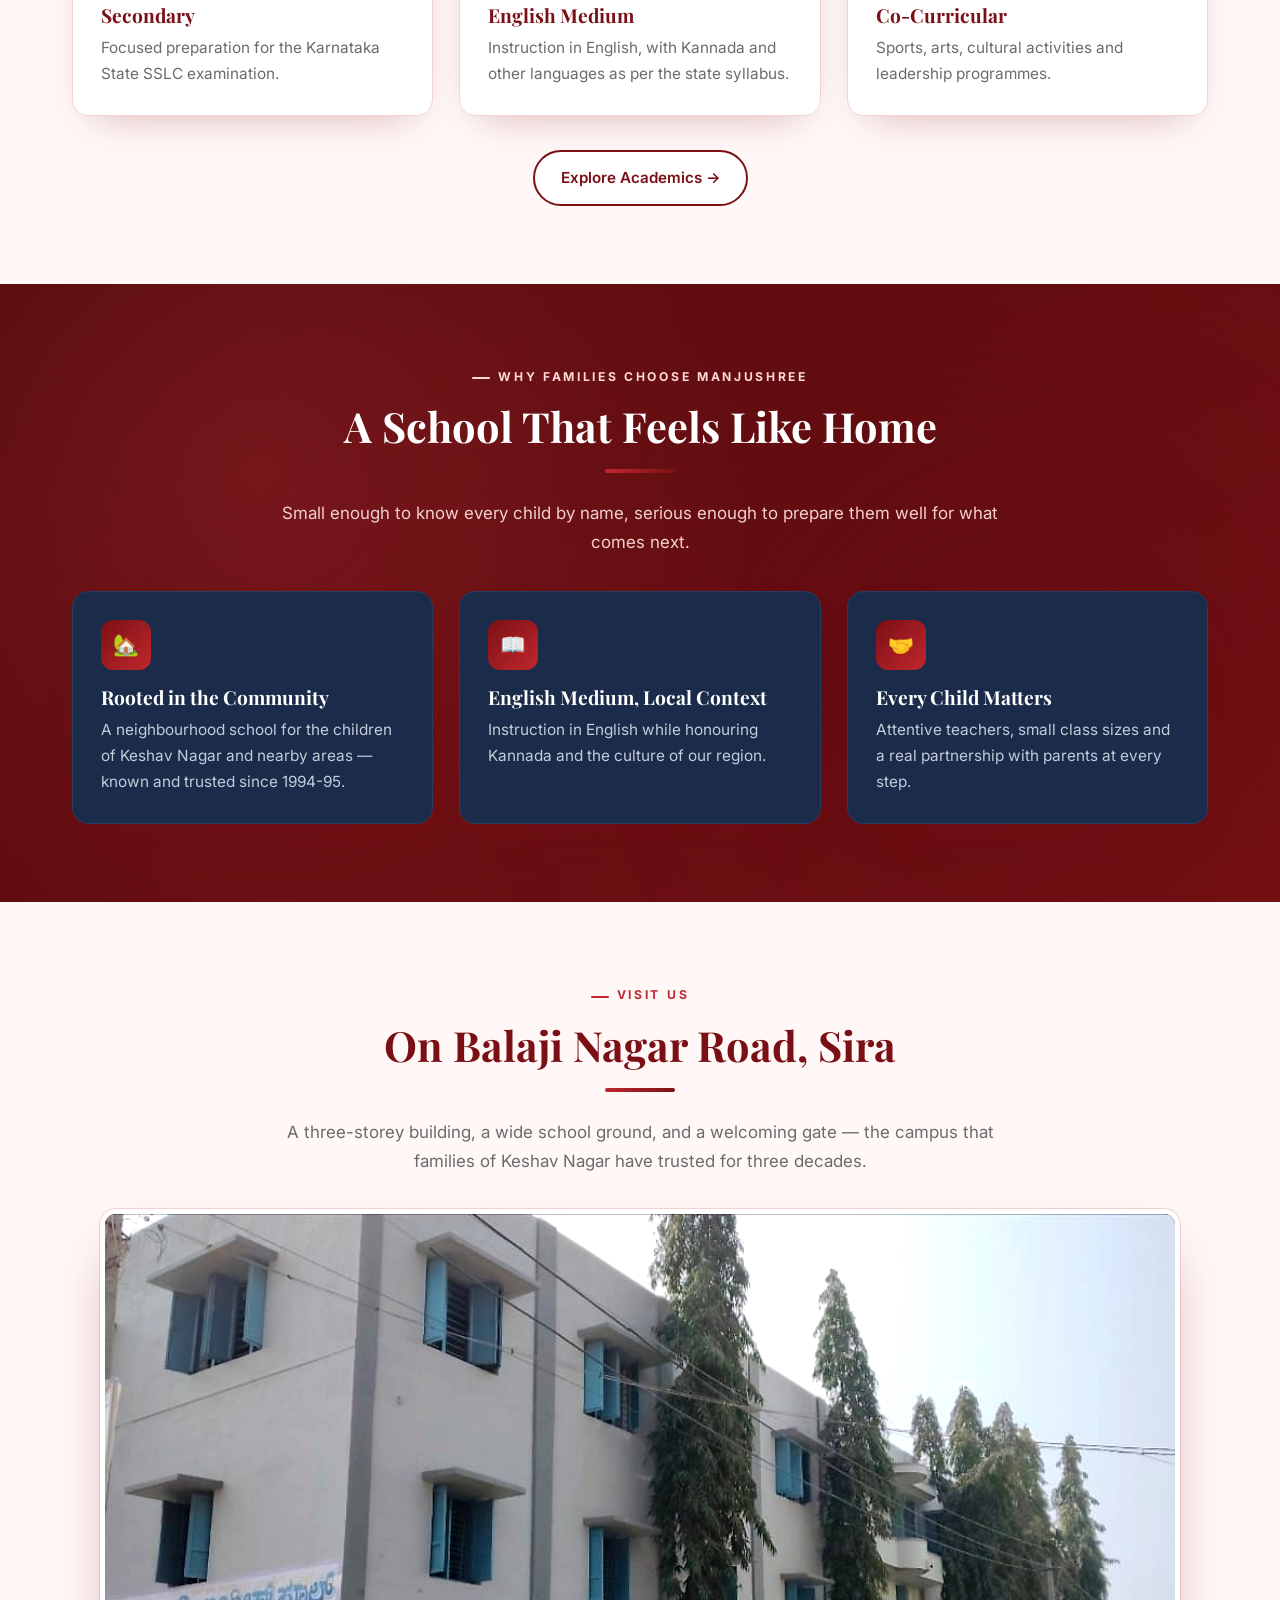
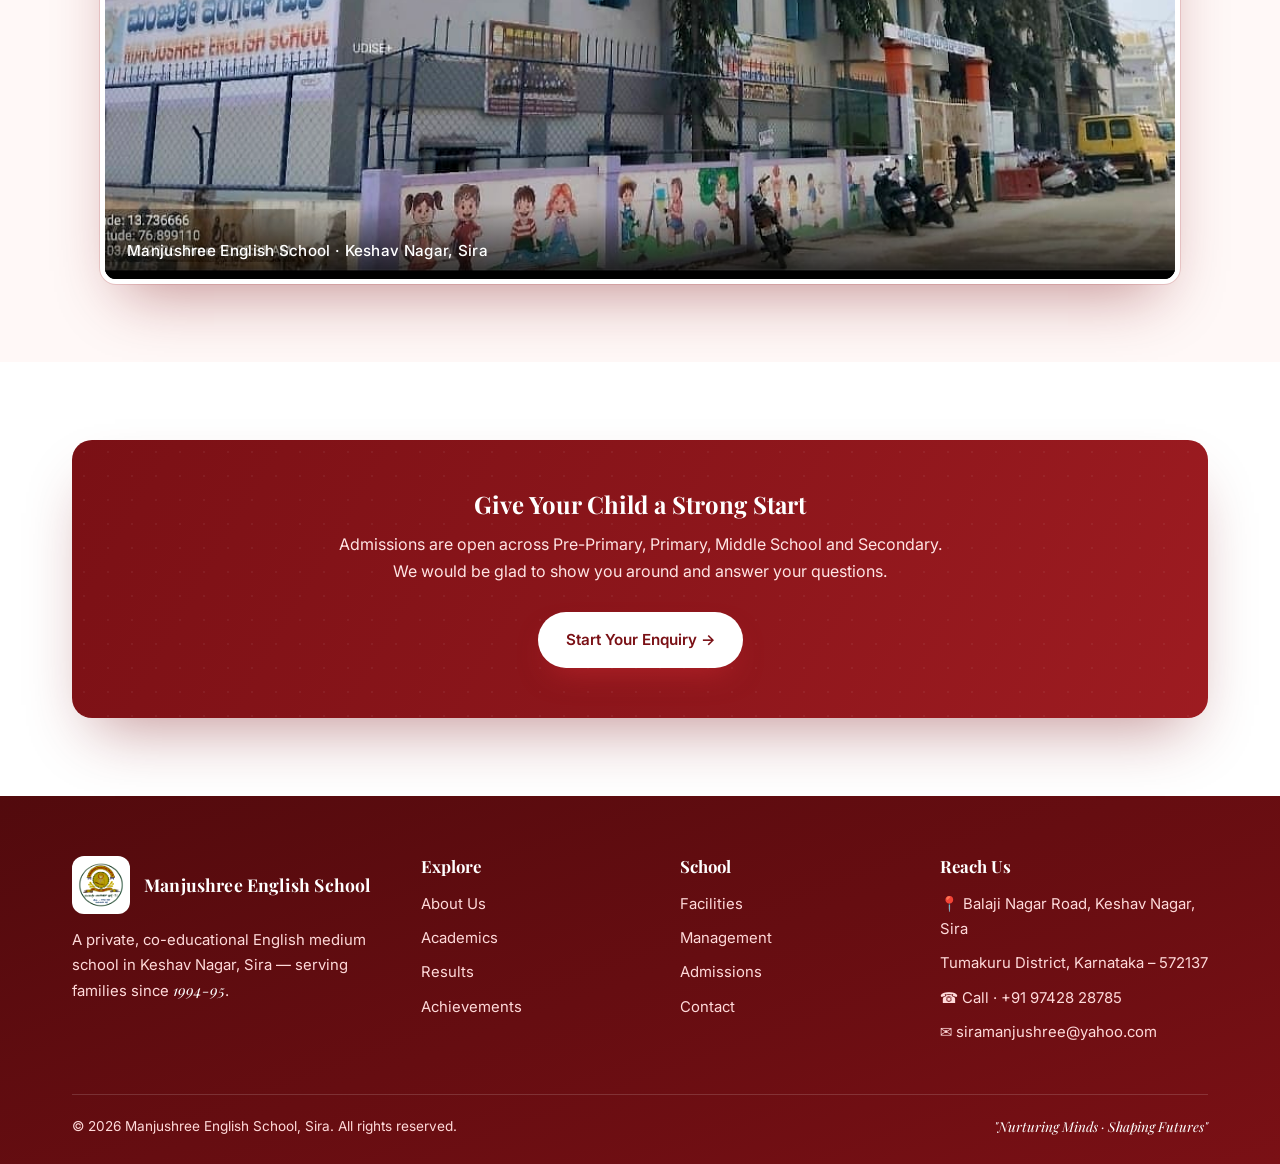
==== commit 17590f77: "Move deity emblem out of header (all pages), shrink hero medallion to match original header size (54" ====
--- a/index.html
+++ b/index.html
@@ -29,7 +29,7 @@
   <header class="site-header">
     <div class="container nav">
       <a class="brand" href="index.html">
-        <img class="crest crest-deity" src="assets/img/deity.png" alt="Manjushree Vidya Samsthe deity emblem" onerror="this.style.display='none'" /><img class="crest" src="assets/img/logo.png" alt="Manjushree Education Trust, Sira" />
+        <img class="crest" src="assets/img/logo.png" alt="Manjushree Education Trust, Sira" />
         <span>
           <span class="brand-name">Manjushree English School</span><br>
           <span class="brand-sub">Sira · Since 1994-95</span>
@@ -215,7 +215,7 @@
       <div class="footer-grid">
         <div>
           <div class="foot-brand">
-            <img class="crest crest-deity" src="assets/img/deity.png" alt="Manjushree Vidya Samsthe deity emblem" onerror="this.style.display='none'" /><img class="crest" src="assets/img/logo.png" alt="Manjushree Education Trust, Sira" />
+            <img class="crest" src="assets/img/logo.png" alt="Manjushree Education Trust, Sira" />
             <span class="brand-name">Manjushree English School</span>
           </div>
           <p style="font-size:.93rem;">A private, co-educational English medium school in Keshav Nagar, Sira — serving families since <span class="motto">1994-95</span>.</p>
--- a/assets/css/style.css
+++ b/assets/css/style.css
@@ -347,32 +347,31 @@
   animation: fadeUp .9s var(--ease-out) both;
 }
 
-/* Deity emblem crowning the hero — a small circular medallion above the eyebrow chip */
+/* Deity emblem crowning the hero — same footprint as the trust crest used to have
+   in the header (54px desktop / 40px mobile) */
 .hero-deity {
   align-self: flex-start;
-  width: 92px; height: 92px;
+  width: 54px; height: 54px;
   object-fit: contain;
   border-radius: 50%;
   background: #fff;
-  padding: 5px;
-  border: 3px solid #1c6b3a;
+  padding: 3px;
+  border: 2px solid #1c6b3a;
   box-shadow:
-    0 12px 30px -10px rgba(0,0,0,.45),
-    0 0 0 4px rgba(255,255,255,.14),
-    inset 0 0 0 1px rgba(0,0,0,.08);
-  margin: 0 0 18px;
+    0 6px 18px -6px rgba(0,0,0,.45),
+    0 0 0 3px rgba(255,255,255,.14);
+  margin: 0 0 14px;
   animation: fadeUp .8s var(--ease-out) both;
   transition: transform .5s var(--ease-back), box-shadow .3s ease;
 }
 .hero-deity:hover {
-  transform: scale(1.06) rotate(-3deg);
+  transform: scale(1.1) rotate(-6deg);
   box-shadow:
-    0 18px 40px -10px rgba(0,0,0,.6),
-    0 0 0 6px rgba(255,255,255,.22),
-    inset 0 0 0 1px rgba(0,0,0,.08);
+    0 10px 24px -6px rgba(0,0,0,.6),
+    0 0 0 4px rgba(255,255,255,.22);
 }
 @media (max-width: 760px) {
-  .hero-deity { width: 76px; height: 76px; margin-bottom: 14px; padding: 4px; border-width: 2px; }
+  .hero-deity { width: 40px; height: 40px; margin-bottom: 12px; padding: 2px; }
 }
 
 .hero .hero-eyebrow {
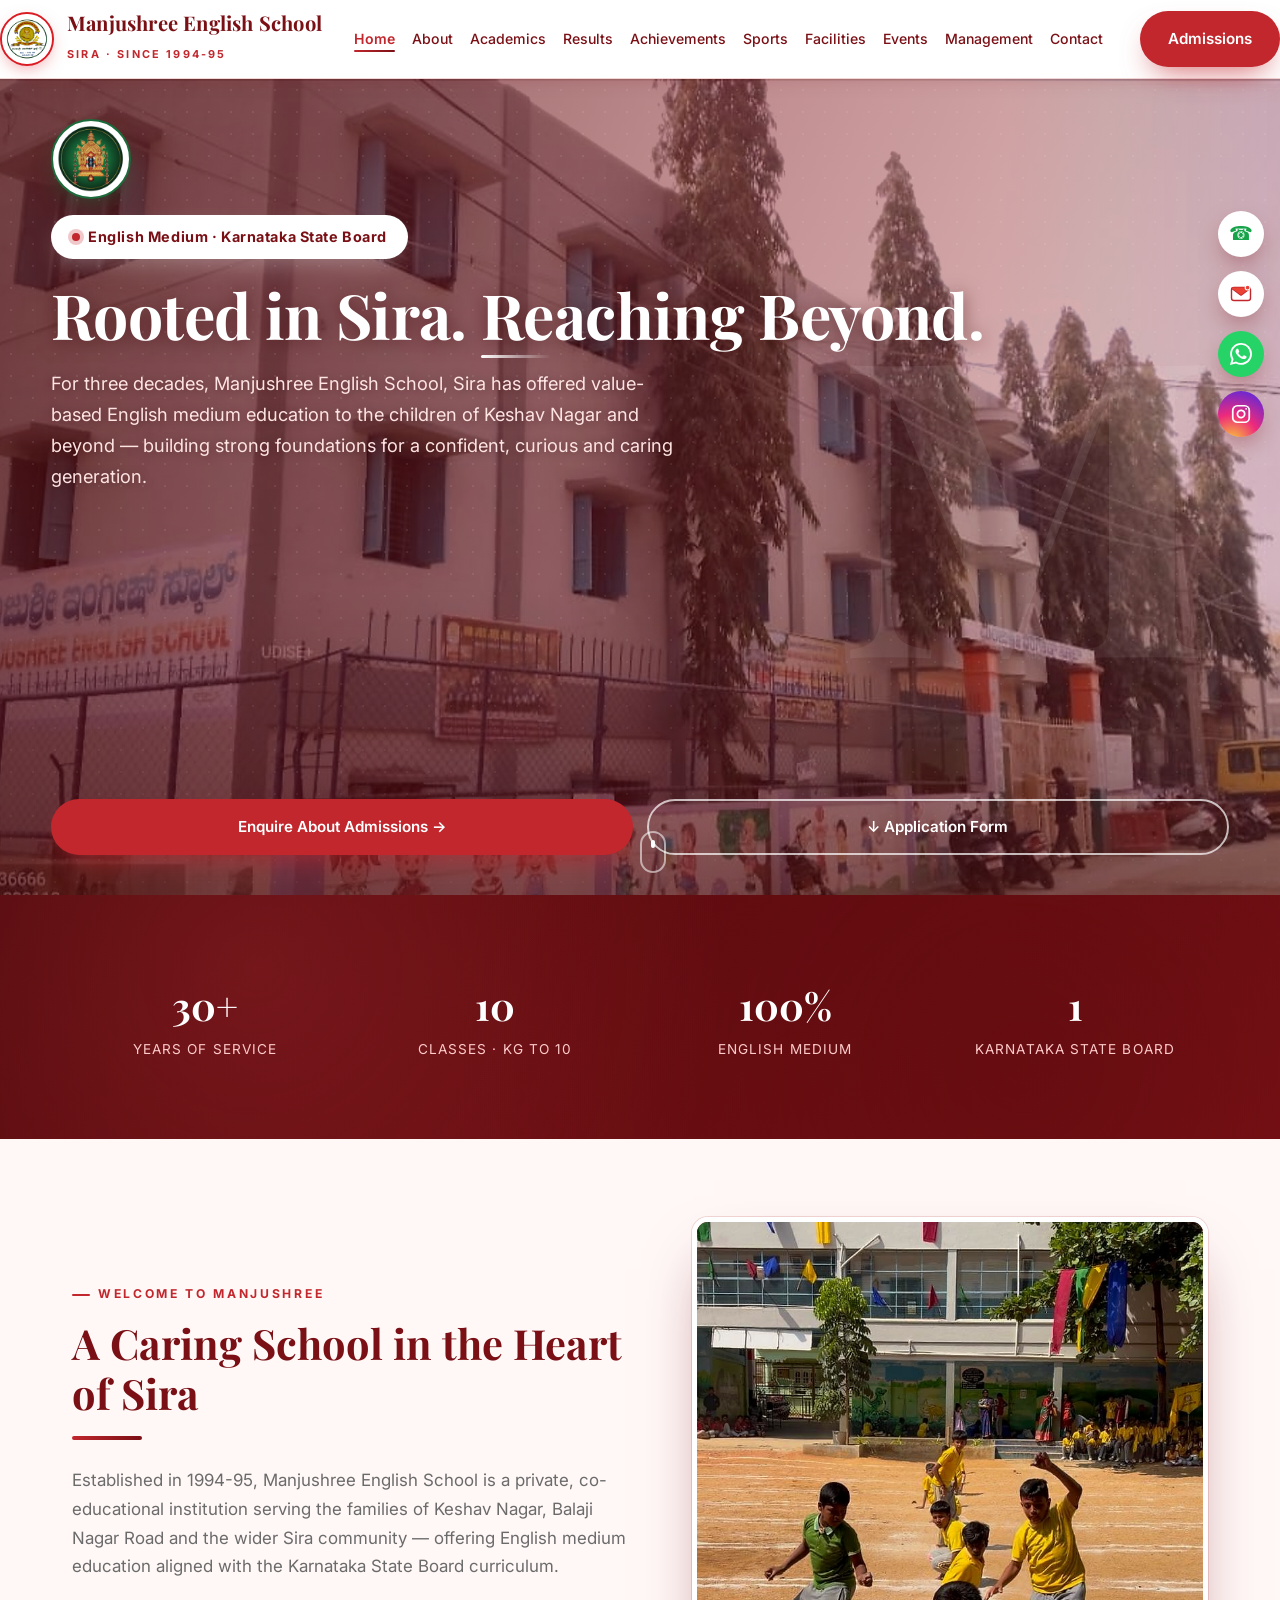
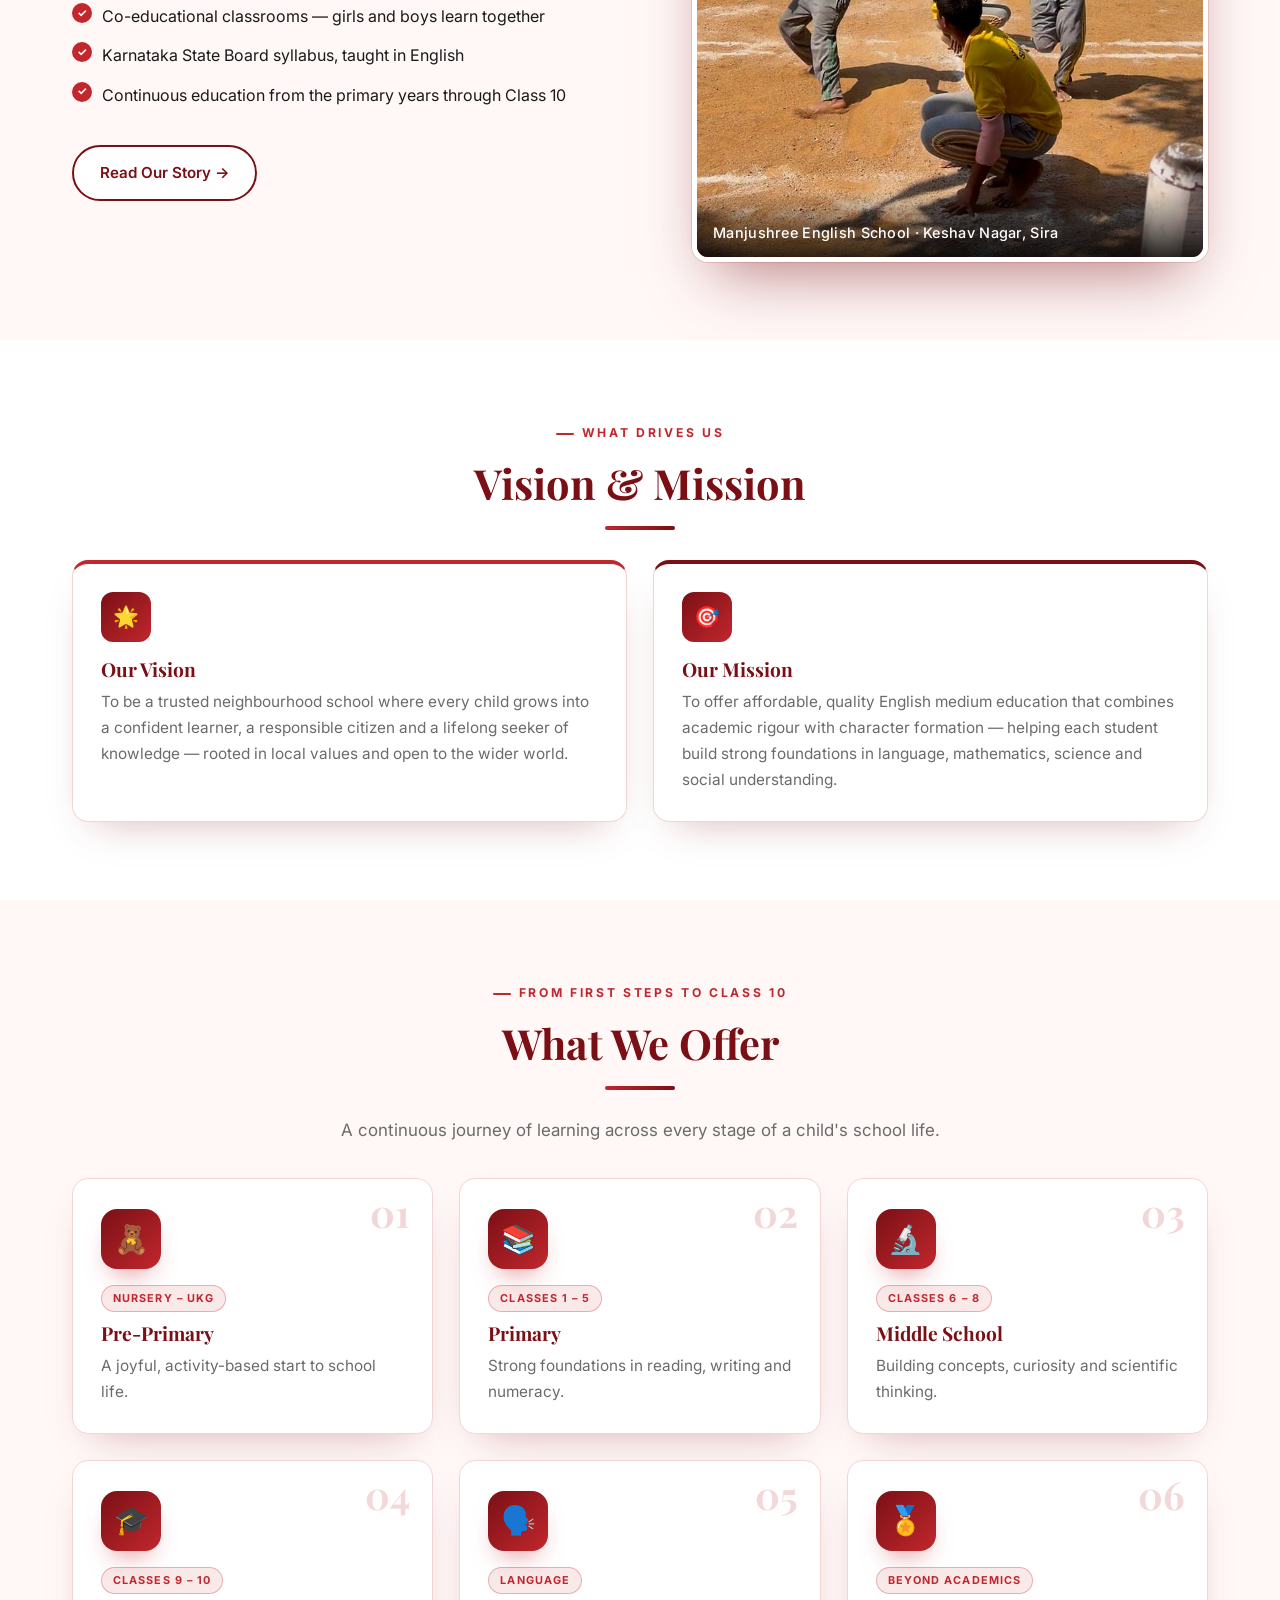
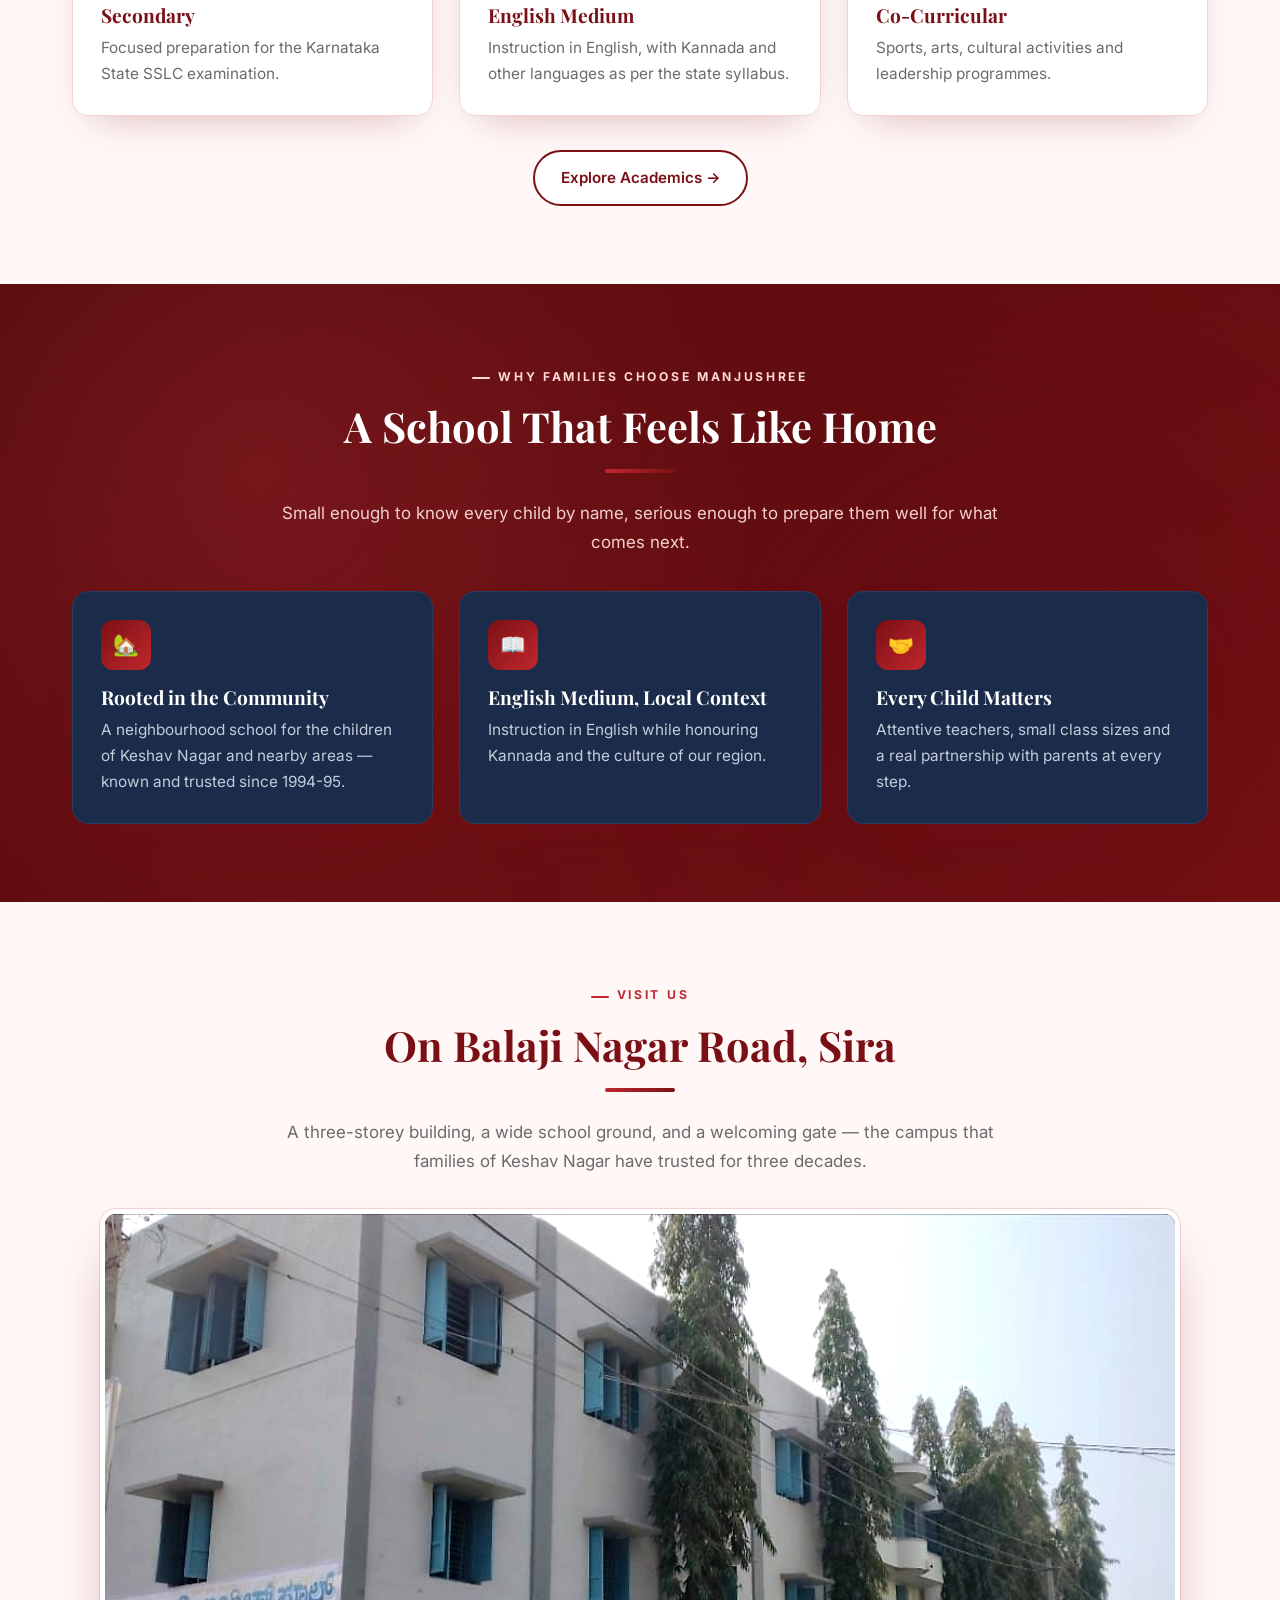
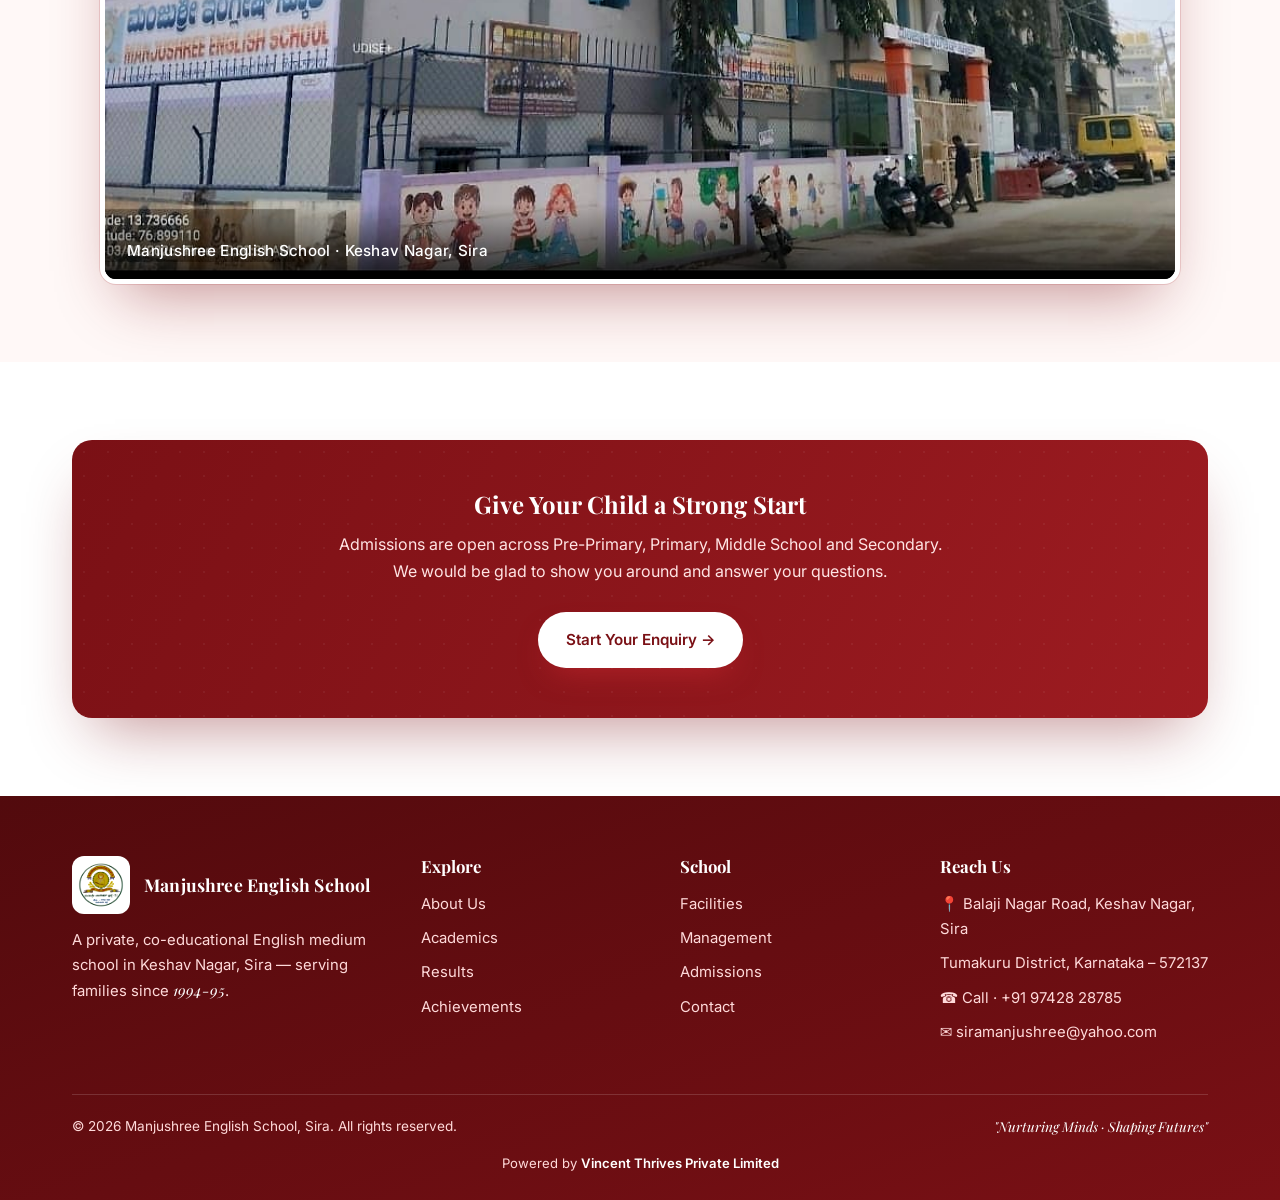
==== commit 34ccb867: "Footer: add 'Powered by Vincent Thrives Private Limited' credit to every page" ====
--- a/index.html
+++ b/index.html
@@ -253,7 +253,8 @@
         <span class="motto">"Nurturing Minds · Shaping Futures"</span>
       </div>
     </div>
-  </footer>
+        <div class="footer-credit">Powered by <a href="https://www.vincentthrives.com" target="_blank" rel="noopener">Vincent Thrives Private Limited</a></div>
+    </footer>
 
   <script src="assets/js/main.js"></script>
 </body>
--- a/assets/css/style.css
+++ b/assets/css/style.css
@@ -347,31 +347,26 @@
   animation: fadeUp .9s var(--ease-out) both;
 }
 
-/* Deity emblem crowning the hero — same footprint as the trust crest used to have
-   in the header (54px desktop / 40px mobile) */
+/* Deity emblem in the hero — circular medallion (80px desktop / 68px mobile) */
 .hero-deity {
   align-self: flex-start;
-  width: 54px; height: 54px;
+  width: 80px; height: 80px;
   object-fit: contain;
   border-radius: 50%;
   background: #fff;
-  padding: 3px;
+  padding: 4px;
   border: 2px solid #1c6b3a;
-  box-shadow:
-    0 6px 18px -6px rgba(0,0,0,.45),
-    0 0 0 3px rgba(255,255,255,.14);
-  margin: 0 0 14px;
+  box-shadow: 0 10px 24px -8px rgba(28,107,58,.55);
+  margin: 0 0 16px;
   animation: fadeUp .8s var(--ease-out) both;
-  transition: transform .5s var(--ease-back), box-shadow .3s ease;
+  transition: transform .4s var(--ease-back), box-shadow .3s ease;
 }
 .hero-deity:hover {
-  transform: scale(1.1) rotate(-6deg);
-  box-shadow:
-    0 10px 24px -6px rgba(0,0,0,.6),
-    0 0 0 4px rgba(255,255,255,.22);
+  transform: scale(1.08) rotate(-4deg);
+  box-shadow: 0 14px 30px -8px rgba(28,107,58,.7);
 }
 @media (max-width: 760px) {
-  .hero-deity { width: 40px; height: 40px; margin-bottom: 12px; padding: 2px; }
+  .hero-deity { width: 68px; height: 68px; padding: 3px; margin-bottom: 14px; }
 }
 
 .hero .hero-eyebrow {
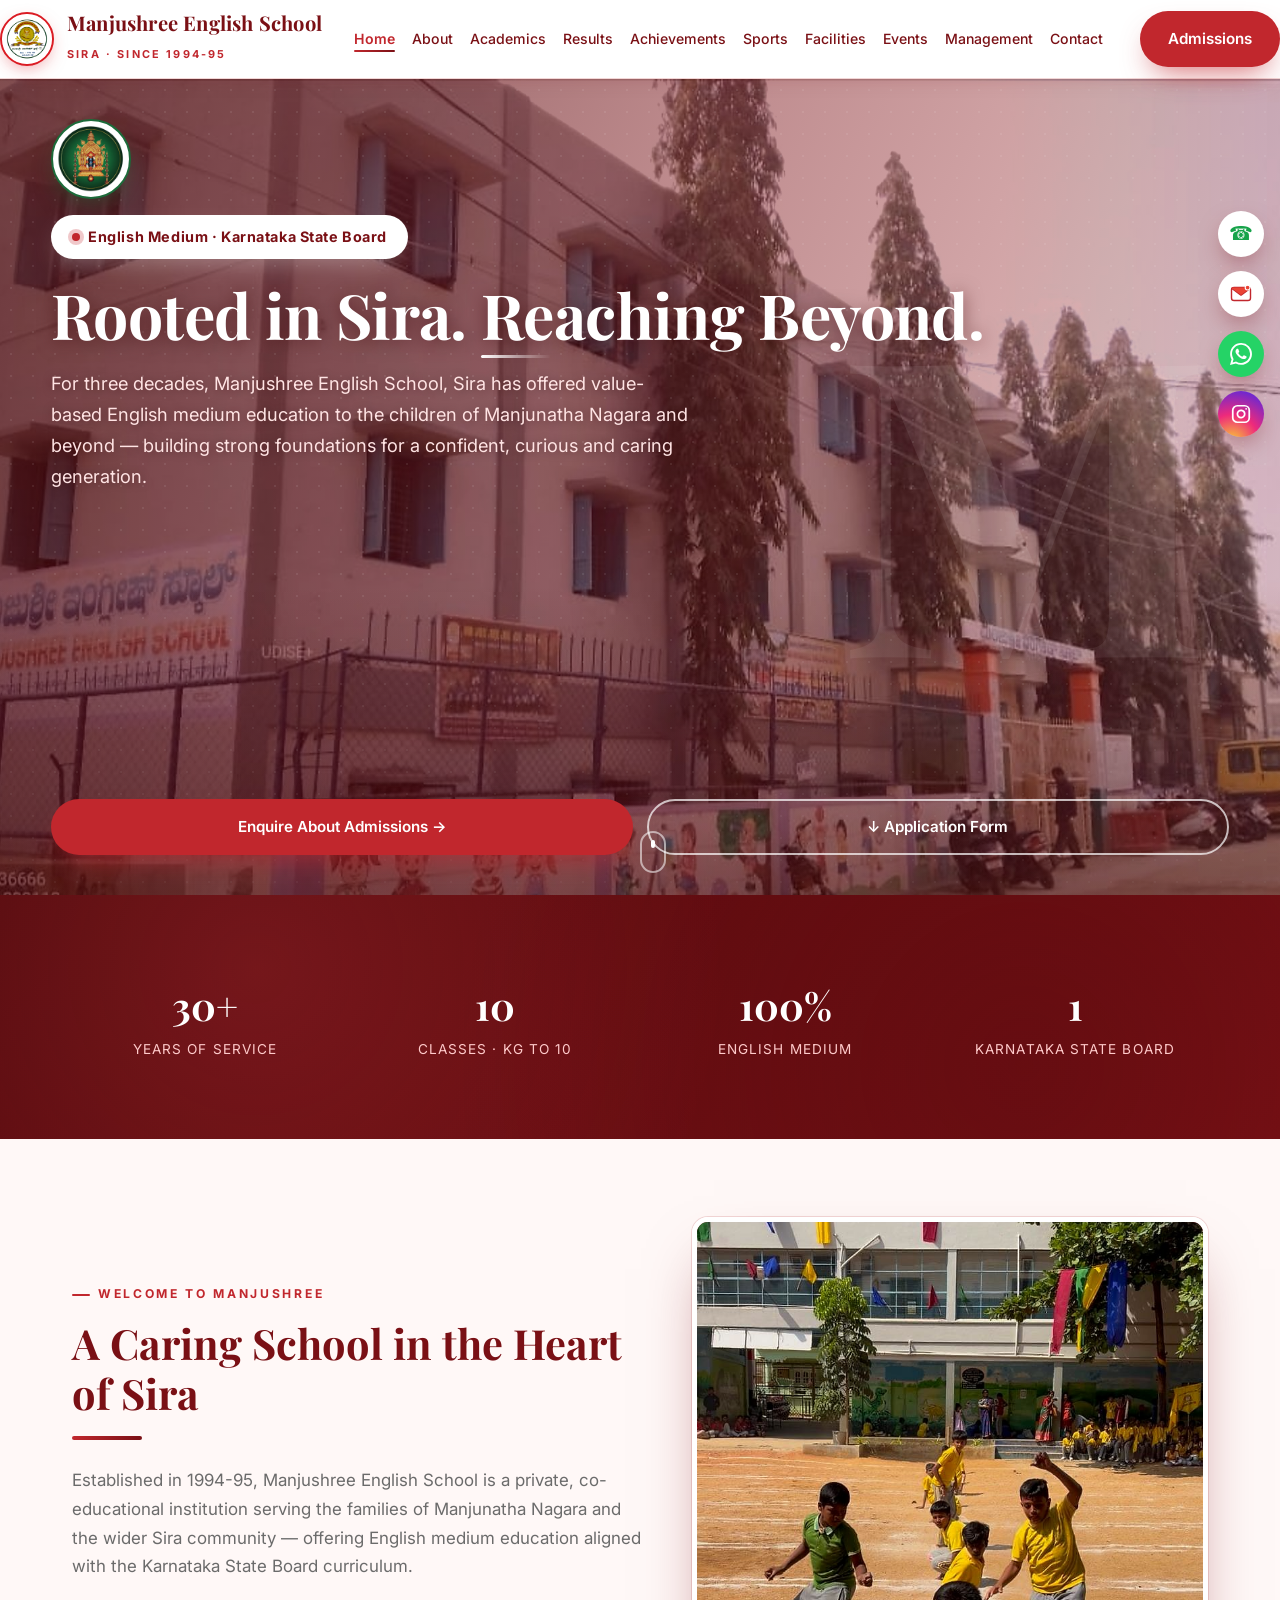
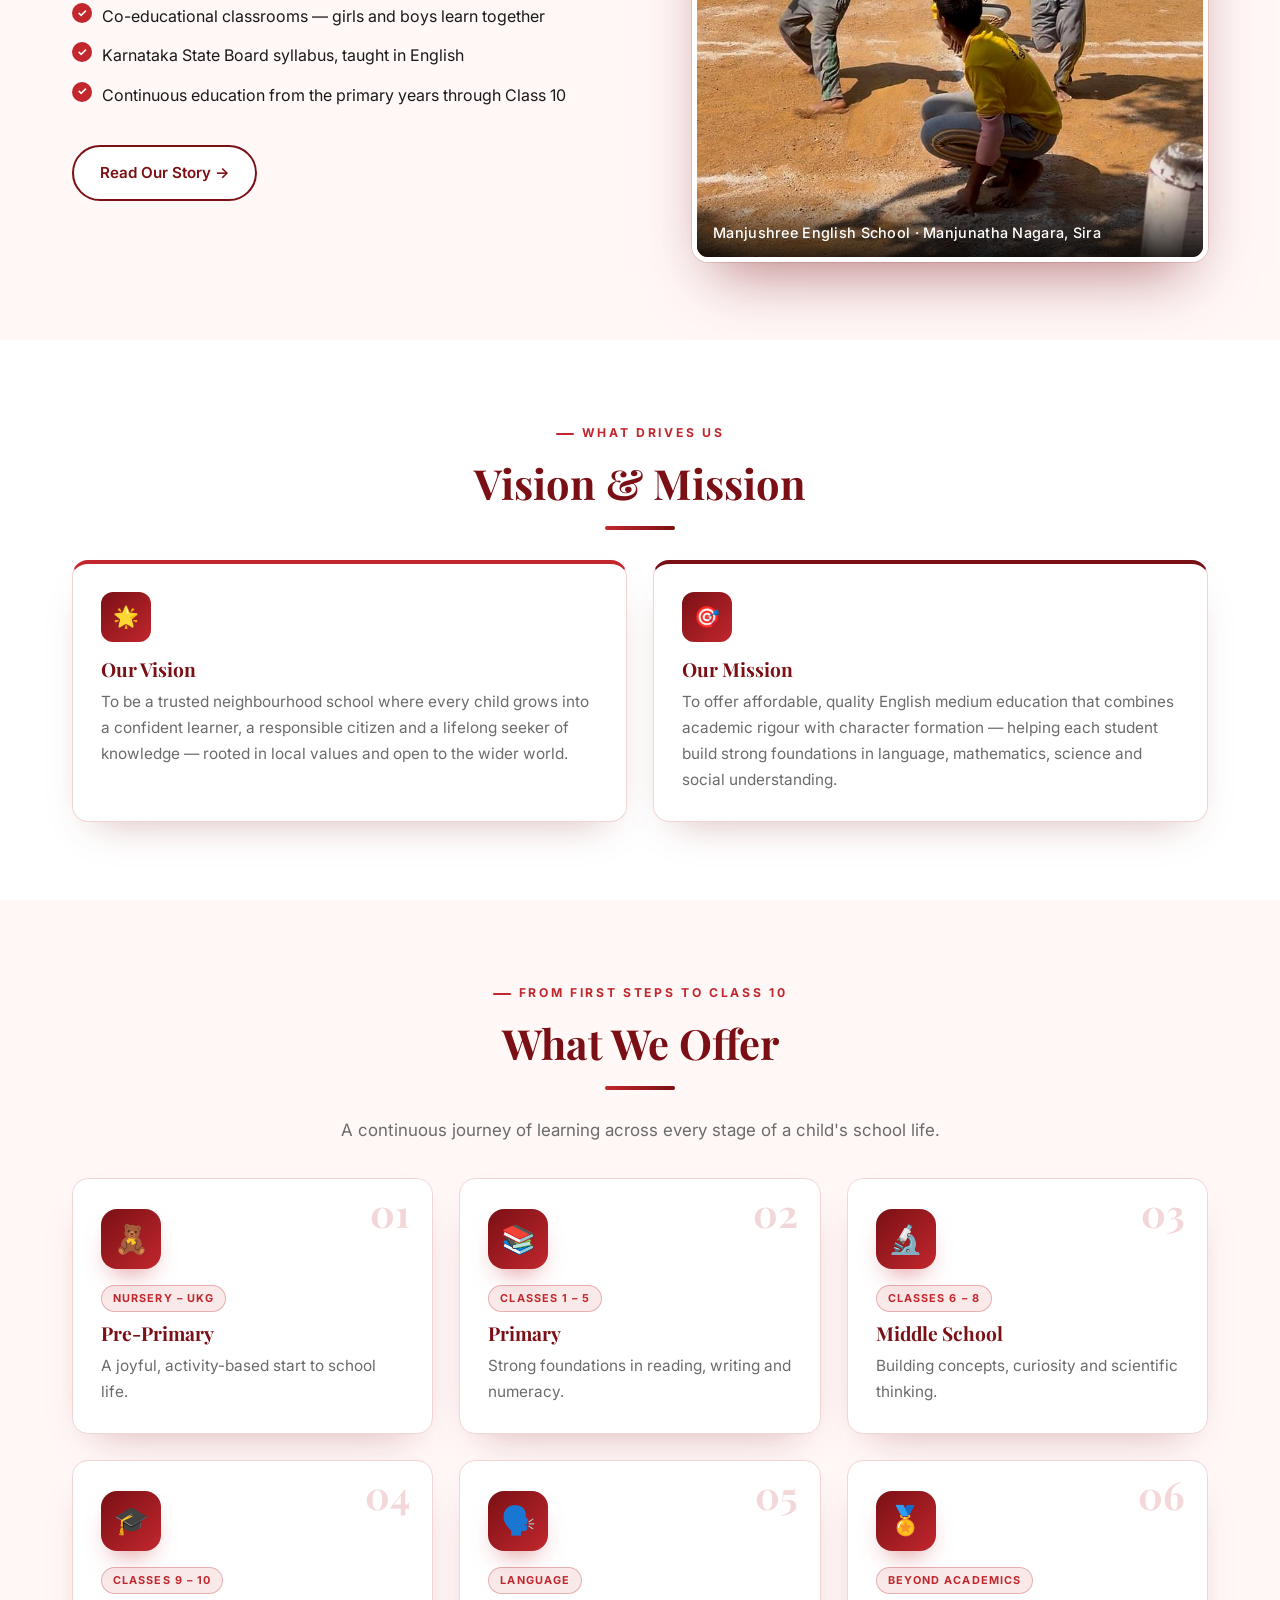
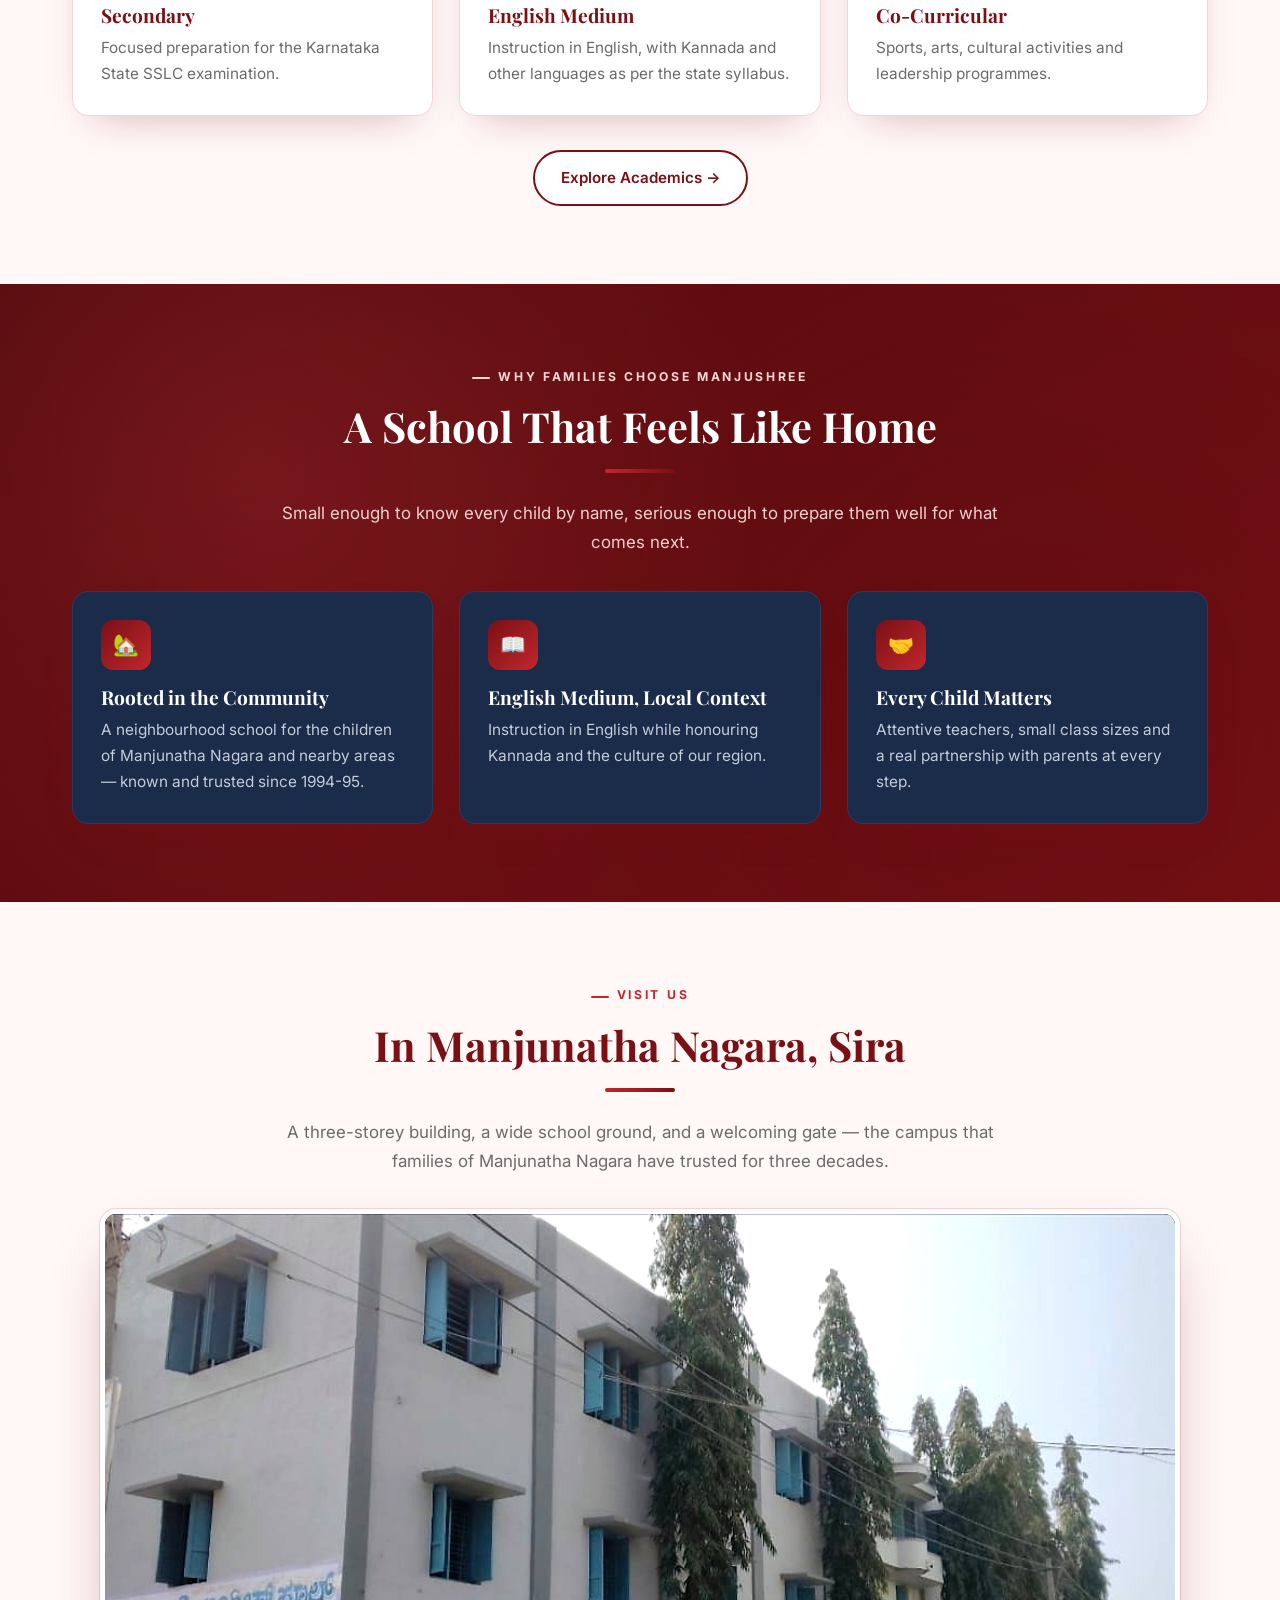
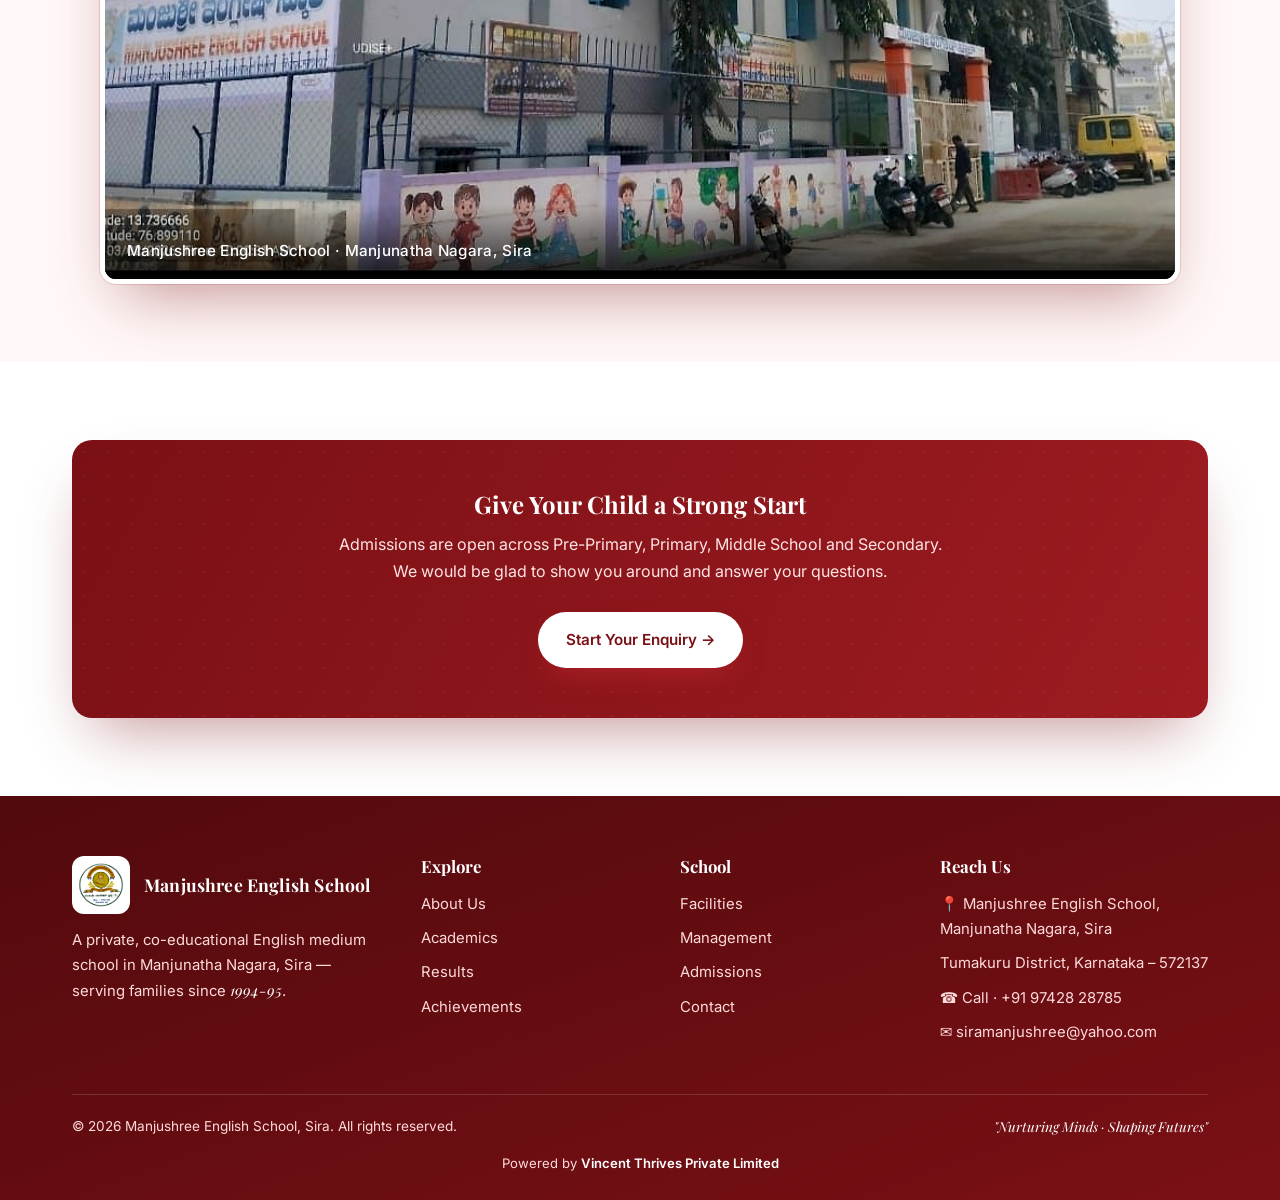
==== commit 451c4126: "Address correction: replace Keshav Nagar with Manjunatha Nagara, drop Balaji Nagar Road - Correct th" ====
--- a/index.html
+++ b/index.html
@@ -4,7 +4,7 @@
   <meta charset="UTF-8" />
   <meta name="viewport" content="width=device-width, initial-scale=1.0" />
   <title>Manjushree English School, Sira — Nurturing Minds, Shaping Futures</title>
-  <meta name="description" content="Manjushree English School, Sira — English medium, co-educational school established in 1994-95. Karnataka State Board education from Primary through Secondary at Keshav Nagar, Balaji Nagar Road, Sira, Tumakuru." />
+  <meta name="description" content="Manjushree English School, Sira — English medium, co-educational school established in 1994-95. Karnataka State Board education from Primary through Secondary at Manjunatha Nagara, Sira, Tumakuru." />
   <link rel="preconnect" href="https://fonts.googleapis.com">
   <link rel="preconnect" href="https://fonts.gstatic.com" crossorigin>
   <link href="https://fonts.googleapis.com/css2?family=Inter:wght@400;500;600;700&family=Playfair+Display:ital,wght@0,600;0,700;1,600&display=swap" rel="stylesheet">
@@ -61,7 +61,7 @@
       <img class="hero-deity" src="assets/img/deity.png" alt="Manjushree Vidya Samsthe deity emblem" onerror="this.style.display='none'" />
       <span class="chip hero-eyebrow"><span class="dot"></span> English Medium · Karnataka State Board</span>
       <h1>Rooted in Sira. <span class="accent">Reaching Beyond.</span></h1>
-      <p>For three decades, Manjushree English School, Sira has offered value-based English medium education to the children of Keshav Nagar and beyond — building strong foundations for a confident, curious and caring generation.</p>
+      <p>For three decades, Manjushree English School, Sira has offered value-based English medium education to the children of Manjunatha Nagara and beyond — building strong foundations for a confident, curious and caring generation.</p>
       <div class="hero-cta">
         <a href="contact.html" class="btn btn-gold">Enquire About Admissions →</a>
         <a href="assets/docs/manjushree-english-school-admission-form.pdf" download="Manjushree English School Admission form.pdf" class="btn btn-outline">&#8595; Application Form</a>
@@ -89,7 +89,7 @@
         <span class="eyebrow">Welcome to Manjushree</span>
         <h2 class="section-title">A Caring School in the Heart of Sira</h2>
         <div class="gold-rule"></div>
-        <p class="section-lead">Established in 1994-95, Manjushree English School is a private, co-educational institution serving the families of Keshav Nagar, Balaji Nagar Road and the wider Sira community — offering English medium education aligned with the Karnataka State Board curriculum.</p>
+        <p class="section-lead">Established in 1994-95, Manjushree English School is a private, co-educational institution serving the families of Manjunatha Nagara and the wider Sira community — offering English medium education aligned with the Karnataka State Board curriculum.</p>
         <ul class="ticks" style="margin-top:22px;">
           <li>Co-educational classrooms — girls and boys learn together</li>
           <li>Karnataka State Board syllabus, taught in English</li>
@@ -102,7 +102,7 @@
                autoplay muted loop playsinline preload="metadata"
                poster="assets/img/champ-01.jpg"
                aria-label="Manjushree English School — Sports Week 2025 highlight"></video>
-        <figcaption>Manjushree English School · Keshav Nagar, Sira</figcaption>
+        <figcaption>Manjushree English School · Manjunatha Nagara, Sira</figcaption>
       </figure>
     </div>
   </section>
@@ -166,7 +166,7 @@
         <div class="card reveal" style="background:#1b2b4a;border-color:#283c61;">
           <div class="ico">🏡</div>
           <h3 style="color:#fff;">Rooted in the Community</h3>
-          <p style="color:#c3ccda;">A neighbourhood school for the children of Keshav Nagar and nearby areas — known and trusted since 1994-95.</p>
+          <p style="color:#c3ccda;">A neighbourhood school for the children of Manjunatha Nagara and nearby areas — known and trusted since 1994-95.</p>
         </div>
         <div class="card reveal" style="background:#1b2b4a;border-color:#283c61;">
           <div class="ico">📖</div>
@@ -187,13 +187,13 @@
     <div class="container">
       <div class="center">
         <span class="eyebrow">Visit Us</span>
-        <h2 class="section-title">On Balaji Nagar Road, Sira</h2>
-        <div class="gold-rule"></div>
-        <p class="section-lead">A three-storey building, a wide school ground, and a welcoming gate — the campus that families of Keshav Nagar have trusted for three decades.</p>
+        <h2 class="section-title">In Manjunatha Nagara, Sira</h2>
+        <div class="gold-rule"></div>
+        <p class="section-lead">A three-storey building, a wide school ground, and a welcoming gate — the campus that families of Manjunatha Nagara have trusted for three decades.</p>
       </div>
       <figure class="lab-hero reveal" style="margin-top:34px;">
-        <img src="assets/img/campus-building-1.jpg" alt="Manjushree English School main building on Balaji Nagar Road, Keshav Nagar, Sira" />
-        <figcaption>Manjushree English School · Keshav Nagar, Sira</figcaption>
+        <img src="assets/img/campus-building-1.jpg" alt="Manjushree English School main building on Manjushree English School, Manjunatha Nagara, Sira" />
+        <figcaption>Manjushree English School · Manjunatha Nagara, Sira</figcaption>
       </figure>
     </div>
   </section>
@@ -218,7 +218,7 @@
             <img class="crest" src="assets/img/logo.png" alt="Manjushree Education Trust, Sira" />
             <span class="brand-name">Manjushree English School</span>
           </div>
-          <p style="font-size:.93rem;">A private, co-educational English medium school in Keshav Nagar, Sira — serving families since <span class="motto">1994-95</span>.</p>
+          <p style="font-size:.93rem;">A private, co-educational English medium school in Manjunatha Nagara, Sira — serving families since <span class="motto">1994-95</span>.</p>
         </div>
         <div>
           <h4>Explore</h4>
@@ -241,7 +241,7 @@
         <div>
           <h4>Reach Us</h4>
           <ul class="foot-links">
-            <li>📍 Balaji Nagar Road, Keshav Nagar, Sira</li>
+            <li>📍 Manjushree English School, Manjunatha Nagara, Sira</li>
             <li>Tumakuru District, Karnataka – 572137</li>
             <li>☎ Call · +91 97428 28785</li>
             <li>✉ siramanjushree@yahoo.com</li>
